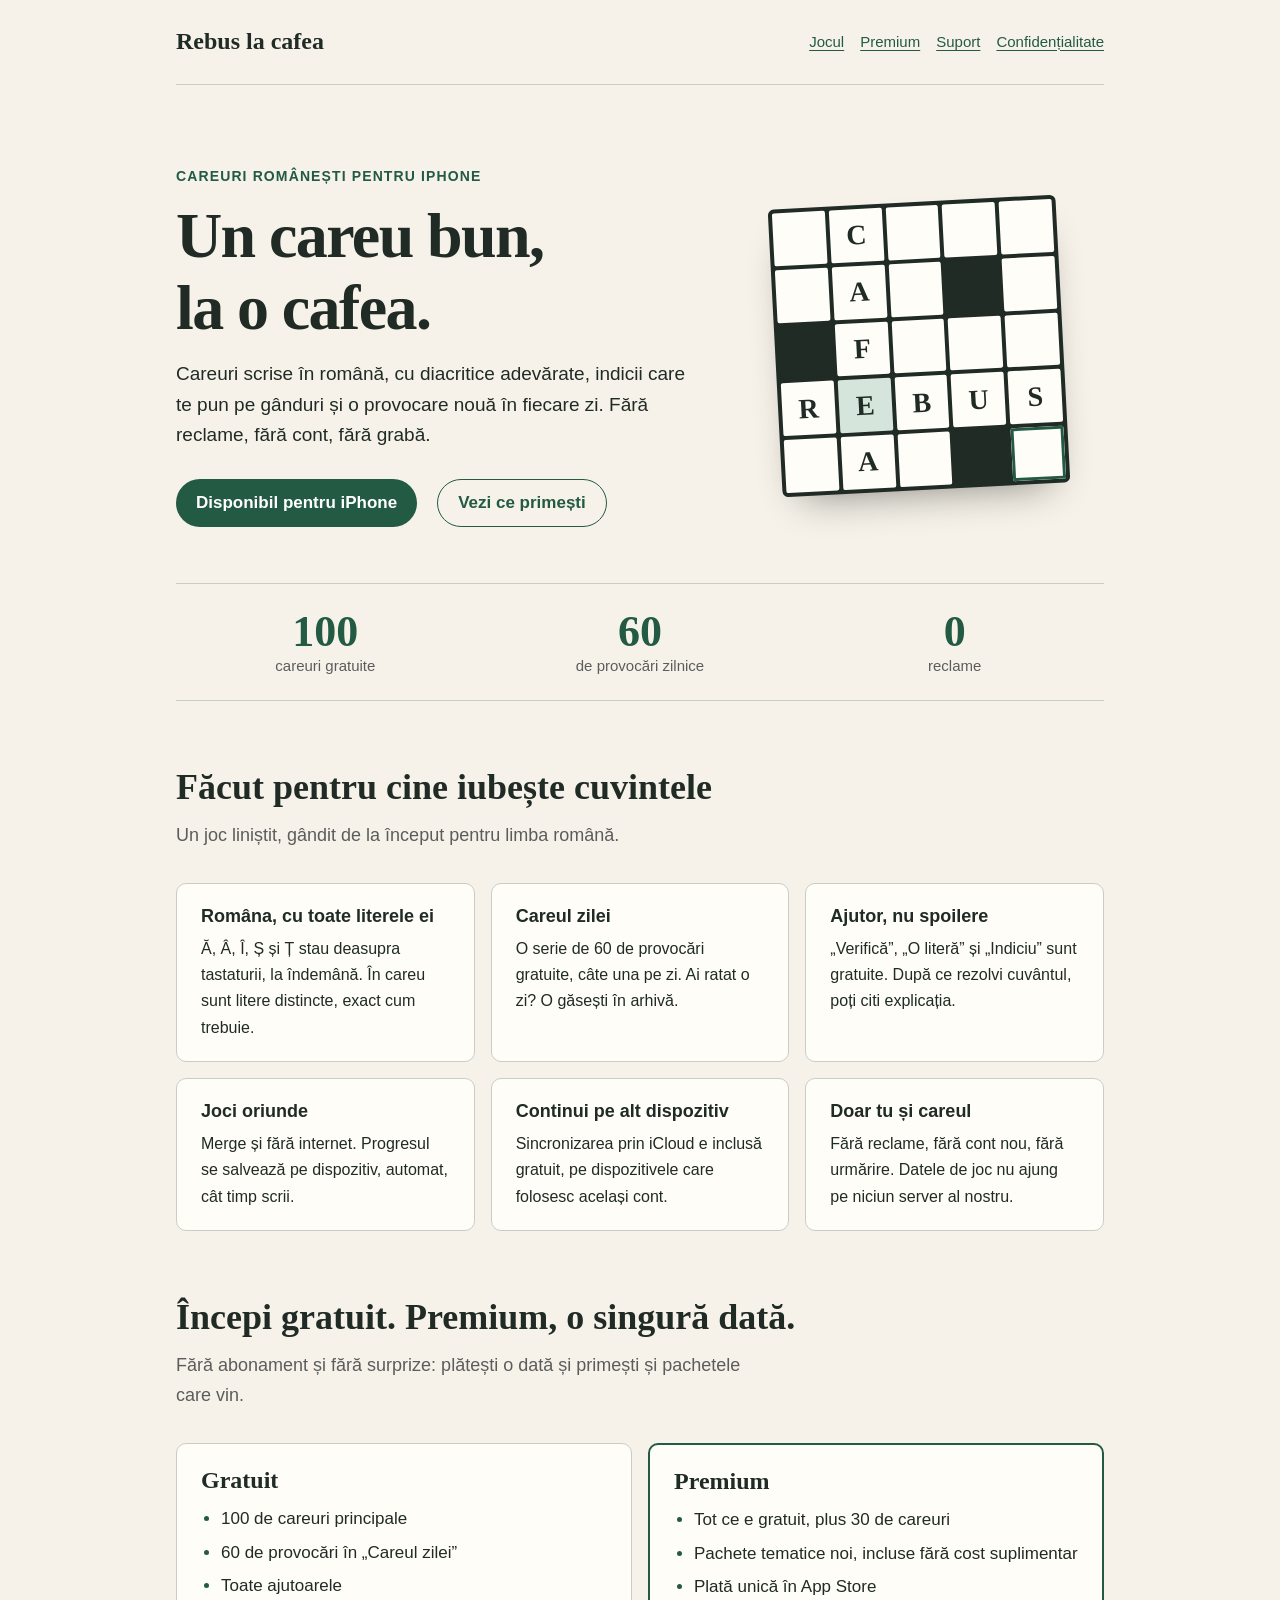
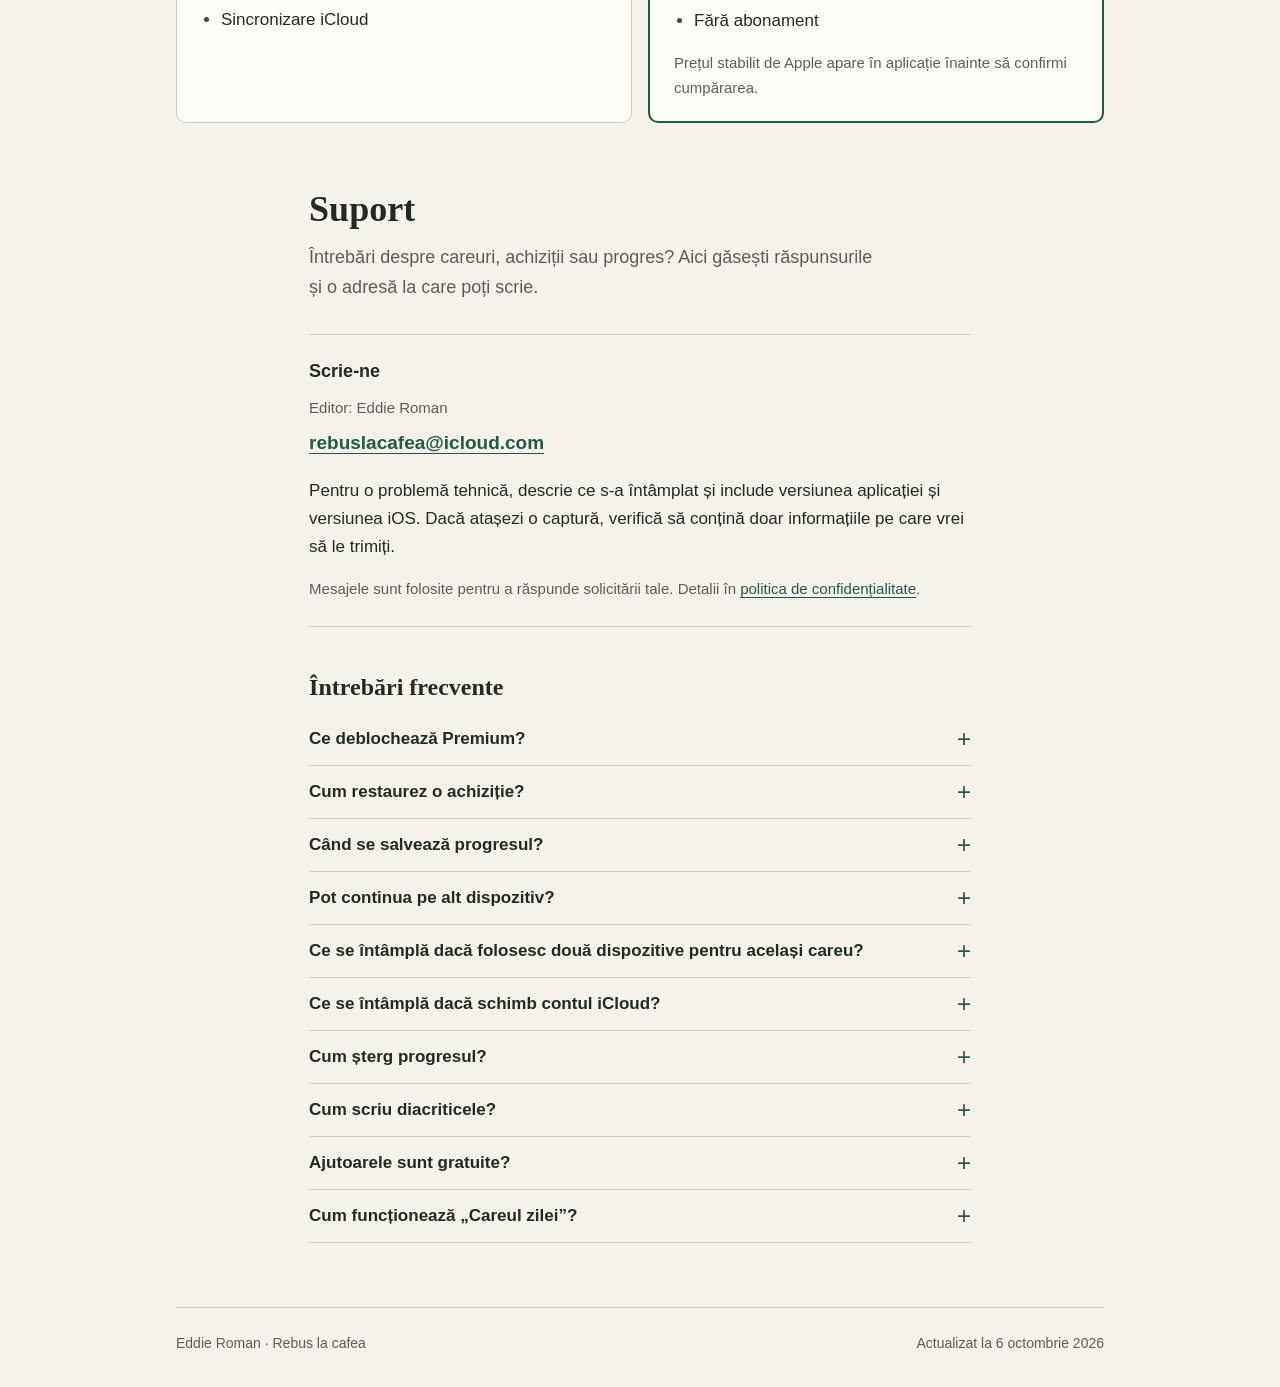
==== index.html @ e98f11d8 "Turn home page into a marketing landing page Add hero, key numbers, feature grid and Free vs Premium" ====
<!doctype html>
<html lang="ro">
<head>
  <meta charset="utf-8">
  <meta name="viewport" content="width=device-width, initial-scale=1">
  <meta name="description" content="Rebus la cafea: careuri românești pentru iPhone, cu diacritice adevărate, o provocare nouă în fiecare zi și 100 de careuri gratuite. Fără reclame, fără cont, fără abonament.">
  <meta name="theme-color" content="#f6f2e9" media="(prefers-color-scheme: light)">
  <meta name="theme-color" content="#151d19" media="(prefers-color-scheme: dark)">
  <meta property="og:type" content="website">
  <meta property="og:locale" content="ro_RO">
  <meta property="og:site_name" content="Rebus la cafea">
  <meta property="og:title" content="Rebus la cafea — careuri românești pentru iPhone">
  <meta property="og:description" content="100 de careuri gratuite, 60 de provocări zilnice și diacritice adevărate. Fără reclame, fără cont, fără abonament.">
  <meta property="og:url" content="https://eddiesr93.github.io/rebus-la-cafea-site/">
  <title>Rebus la cafea — careuri românești pentru iPhone</title>
  <link rel="canonical" href="https://eddiesr93.github.io/rebus-la-cafea-site/">
  <link rel="stylesheet" href="site.css">
</head>
<body>
  <a class="skip-link" href="#continut">Mergi la conținut</a>
  <header class="site-header frame">
    <a class="brand" href="./" aria-current="page">Rebus la cafea</a>
    <nav class="site-nav" aria-label="Navigație principală">
      <a href="#joc">Jocul</a>
      <a href="#premium">Premium</a>
      <a href="#suport">Suport</a>
      <a href="confidentialitate/">Confidențialitate</a>
    </nav>
  </header>

  <main id="continut">
    <section class="hero frame" aria-labelledby="hero-titlu">
      <div class="hero-text">
        <p class="eyebrow">Careuri românești pentru iPhone</p>
        <h1 id="hero-titlu">Un careu bun, la o cafea.</h1>
        <p class="lede">Careuri scrise în română, cu diacritice adevărate, indicii care te pun pe gânduri și o provocare nouă în fiecare zi. Fără reclame, fără cont, fără grabă.</p>
        <!-- Când aplicația are link public, înlocuiește badge-ul de mai jos cu un link către pagina App Store. -->
        <div class="cta-row">
          <span class="badge">Disponibil pentru iPhone</span>
          <a class="button-link" href="#joc">Vezi ce primești</a>
        </div>
      </div>

      <div class="grid-art" aria-hidden="true">
        <span></span><span class="fill">C</span><span></span><span></span><span></span>
        <span></span><span class="fill">A</span><span></span><span class="block"></span><span></span>
        <span class="block"></span><span class="fill">F</span><span></span><span></span><span></span>
        <span class="fill">R</span><span class="fill cross">E</span><span class="fill">B</span><span class="fill">U</span><span class="fill">S</span>
        <span></span><span class="fill">A</span><span></span><span class="block"></span><span class="cursor"></span>
      </div>
    </section>

    <section class="stats frame" aria-label="Pe scurt">
      <p><strong>100</strong> careuri gratuite</p>
      <p><strong>60</strong> de provocări zilnice</p>
      <p><strong>0</strong> reclame</p>
    </section>

    <section class="section frame" id="joc" aria-labelledby="joc-titlu">
      <h2 id="joc-titlu">Făcut pentru cine iubește cuvintele</h2>
      <p class="section-lede">Un joc liniștit, gândit de la început pentru limba română.</p>
      <ul class="features">
        <li>
          <h3>Româna, cu toate literele ei</h3>
          <p>Ă, Â, Î, Ș și Ț stau deasupra tastaturii, la îndemână. În careu sunt litere distincte, exact cum trebuie.</p>
        </li>
        <li>
          <h3>Careul zilei</h3>
          <p>O serie de 60 de provocări gratuite, câte una pe zi. Ai ratat o zi? O găsești în arhivă.</p>
        </li>
        <li>
          <h3>Ajutor, nu spoilere</h3>
          <p>„Verifică”, „O literă” și „Indiciu” sunt gratuite. După ce rezolvi cuvântul, poți citi explicația.</p>
        </li>
        <li>
          <h3>Joci oriunde</h3>
          <p>Merge și fără internet. Progresul se salvează pe dispozitiv, automat, cât timp scrii.</p>
        </li>
        <li>
          <h3>Continui pe alt dispozitiv</h3>
          <p>Sincronizarea prin iCloud e inclusă gratuit, pe dispozitivele care folosesc același cont.</p>
        </li>
        <li>
          <h3>Doar tu și careul</h3>
          <p>Fără reclame, fără cont nou, fără urmărire. Datele de joc nu ajung pe niciun server al nostru.</p>
        </li>
      </ul>
    </section>

    <section class="section frame" id="premium" aria-labelledby="premium-titlu">
      <h2 id="premium-titlu">Începi gratuit. Premium, o singură dată.</h2>
      <p class="section-lede">Fără abonament și fără surprize: plătești o dată și primești și pachetele care vin.</p>
      <div class="plans">
        <article class="plan">
          <h3>Gratuit</h3>
          <ul>
            <li>100 de careuri principale</li>
            <li>60 de provocări în „Careul zilei”</li>
            <li>Toate ajutoarele</li>
            <li>Sincronizare iCloud</li>
          </ul>
        </article>
        <article class="plan plan-featured">
          <h3>Premium</h3>
          <ul>
            <li>Tot ce e gratuit, plus 30 de careuri</li>
            <li>Pachete tematice noi, incluse fără cost suplimentar</li>
            <li>Plată unică în App Store</li>
            <li>Fără abonament</li>
          </ul>
          <p class="meta">Prețul stabilit de Apple apare în aplicație înainte să confirmi cumpărarea.</p>
        </article>
      </div>
    </section>

    <section class="section frame support" id="suport" aria-labelledby="suport-titlu">
      <h2 id="suport-titlu">Suport</h2>
      <p class="section-lede">Întrebări despre careuri, achiziții sau progres? Aici găsești răspunsurile și o adresă la care poți scrie.</p>

      <div class="contact" aria-labelledby="contact-titlu">
        <h3 id="contact-titlu">Scrie-ne</h3>
        <address>
          <span class="meta">Editor: Eddie Roman</span>
          <a class="email-link" href="mailto:rebuslacafea@icloud.com">rebuslacafea@icloud.com</a>
        </address>
        <p>Pentru o problemă tehnică, descrie ce s-a întâmplat și include versiunea aplicației și versiunea iOS. Dacă atașezi o captură, verifică să conțină doar informațiile pe care vrei să le trimiți.</p>
        <p class="meta">Mesajele sunt folosite pentru a răspunde solicitării tale. Detalii în <a href="confidentialitate/#mesaje-suport">politica de confidențialitate</a>.</p>
      </div>

      <div class="faq" aria-labelledby="intrebari-titlu">
        <h3 id="intrebari-titlu">Întrebări frecvente</h3>

        <details>
          <summary>Ce deblochează Premium?</summary>
          <p>Premium include 30 de careuri disponibile acum. Pachetele tematice noi, adăugate periodic prin actualizările aplicației, sunt incluse fără cost suplimentar. Plătești o singură dată în App Store, fără abonament. Toate pachetele noi sunt incluse în aceeași achiziție și rămân în arhiva premium, accesibilă cumpărătorilor. Cele 100 de careuri gratuite rămân disponibile. Prețul furnizat de Apple este afișat în aplicație, înainte de confirmarea cumpărării.</p>
        </details>

        <details>
          <summary>Cum restaurez o achiziție?</summary>
          <p>În Setări, apasă „Restaurează achizițiile”, folosind același cont App Store cu care ai cumpărat Premium. Restaurarea necesită o conexiune la internet. Dacă accesul nu apare, verifică acel cont și încearcă din nou. <a href="https://support.apple.com/en-gb/108096">Apple explică și pașii de restaurare</a>.</p>
        </details>

        <details>
          <summary>Când se salvează progresul?</summary>
          <p>Progresul se păstrează local pe dispozitiv, inclusiv offline. Scrierea se face după o scurtă pauză la tastare și când părăsești careul sau treci aplicația în fundal. Dacă apare un mesaj că salvarea nu a reușit, verifică spațiul liber și reîncearcă înainte să închizi aplicația. Sincronizarea iCloud se încearcă separat și depinde de conexiune, cont și condițiile sistemului.</p>
        </details>

        <details>
          <summary>Pot continua pe alt dispozitiv?</summary>
          <p>Da, prin iCloud, pe dispozitivele care folosesc același cont. Sincronizarea progresului este activată implicit și este disponibilă atât pentru gratuit, cât și pentru Premium. O poți opri din Setări sau poți cere o încercare prin „Sincronizează acum”. Actualizarea nu este garantată imediat. Se sincronizează progresul, selecția din fiecare careu și istoricul rezolvărilor; tema, vibrațiile și alegerea careului afișat rămân locale. „Restaurează achizițiile” recuperează separat accesul Premium prin contul App Store.</p>
        </details>

        <details>
          <summary>Ce se întâmplă dacă folosesc două dispozitive pentru același careu?</summary>
          <p>Aplicația păstrează o salvare întreagă după reguli stabile. O finalizare are prioritate, cu excepția unei reluări sau resetări explicite. Literele din salvări diferite nu se combină. Așteaptă reușita sincronizării înainte să continui pe celălalt dispozitiv.</p>
        </details>

        <details>
          <summary>Ce se întâmplă dacă schimb contul iCloud?</summary>
          <p>Sincronizarea se suspendă până când confirmi folosirea noului cont. Confirmarea permite trimiterea progresului local către acel cont. Transferul nu se face automat.</p>
        </details>

        <details>
          <summary>Cum șterg progresul?</summary>
          <p>În Setări, „Resetează tot progresul” golește imediat literele și statisticile locale. Resetarea se aplică celorlalte dispozitive după sincronizare, inclusiv după reactivarea ei. Cu sincronizarea oprită, copia iCloud nu se modifică imediat. Oprirea sincronizării sau ștergerea aplicației nu șterge copia iCloud existentă. Confirmarea resetării este necesară, iar achizițiile sunt păstrate.</p>
        </details>

        <details>
          <summary>Cum scriu diacriticele?</summary>
          <p>Folosește rândul Ă, Â, Î, Ș și Ț de deasupra tastaturii iPhone-ului. Acestea sunt litere distincte în careuri: A nu înlocuiește Ă sau Â, iar I nu înlocuiește Î. O literă ocupă o singură căsuță.</p>
        </details>

        <details>
          <summary>Ajutoarele sunt gratuite?</summary>
          <p>Da. „Verifică” marchează literele greșite, iar „O literă” completează o căsuță. „Indiciu” oferă o direcție de gândire fără să completeze litere; după rezolvarea cuvântului poți citi explicația. Ajutoarele sunt disponibile gratuit în colecțiile gratuite și în cele deblocate prin cumpărare.</p>
        </details>

        <details>
          <summary>Cum funcționează „Careul zilei”?</summary>
          <p>Este o serie de 60 de provocări gratuite, separate de cele 130 de careuri principale (100 gratuite și 30 Premium). Seria începe din ziua în care deschizi prima dată aplicația și se deschide câte o provocare pe zi, după ora României. Zilele trecute rămân accesibile în arhivă, iar cele viitoare sunt blocate. După ziua 60, toate provocările rămân în arhivă, pentru a reveni oricând.</p>
        </details>
      </div>
    </section>
  </main>

  <footer class="site-footer frame">
    <p>Eddie Roman · Rebus la cafea</p>
    <p>Actualizat la <time datetime="2026-10-06">6 octombrie 2026</time></p>
  </footer>
</body>
</html>
---- site.css ----
@charset "UTF-8";

:root {
  color-scheme: light dark;
  --paper: #f6f2e9;
  --ink: #202b25;
  --accent: #235a43;
  --secondary: #5c5c5c;
  --rule: #c9cec5;
  --selection: #d6e5db;
  --surface: #fffdf8;
  --on-accent: #ffffff;
  --gutter: clamp(1.25rem, 4vw, 2.5rem);
  --serif: ui-serif, "Iowan Old Style", "Palatino Linotype", Georgia, serif;
  --sans: -apple-system, BlinkMacSystemFont, "Segoe UI", sans-serif;
  font-family: var(--sans);
  font-size: 100%;
  scrollbar-color: var(--accent) var(--paper);
}

* {
  box-sizing: border-box;
}

html {
  -webkit-text-size-adjust: 100%;
  text-size-adjust: 100%;
  scroll-padding-block-start: 1rem;
}

body {
  margin: 0;
  background: var(--paper);
  color: var(--ink);
  font-size: 1.0625rem;
  line-height: 1.65;
  overflow-wrap: break-word;
}

::selection {
  background: var(--selection);
  color: var(--ink);
}

a {
  color: var(--accent);
  text-decoration-thickness: 0.075em;
  text-underline-offset: 0.2em;
  overflow-wrap: anywhere;
}

a:hover {
  text-decoration-thickness: 0.13em;
}

a:focus-visible {
  outline: 2px solid var(--accent);
  outline-offset: 4px;
  border-radius: 2px;
}

.skip-link {
  position: absolute;
  inset-block-start: 0.75rem;
  inset-inline-start: var(--gutter);
  z-index: 1;
  padding: 0.5rem 0.75rem;
  background: var(--paper);
  border: 1px solid var(--ink);
  transform: translateY(-200%);
}

.skip-link:focus {
  transform: none;
}

.frame {
  inline-size: min(calc(100% - var(--gutter) * 2), 58rem);
  margin-inline: auto;
}

.site-header {
  display: flex;
  flex-wrap: wrap;
  align-items: center;
  justify-content: space-between;
  gap: 0.5rem 1.5rem;
  padding-block: 1.25rem;
  border-block-end: 1px solid var(--rule);
}

.brand {
  padding-block: 0.4rem;
  color: var(--ink);
  font-family: var(--serif);
  font-size: 1.5rem;
  font-weight: 700;
  line-height: 1.3;
  text-decoration: none;
}

.site-nav {
  display: flex;
  flex-wrap: wrap;
  gap: 0.25rem 1rem;
  font-size: 0.9375rem;
}

.site-nav a {
  display: inline-flex;
  align-items: center;
  min-block-size: 44px;
  padding-block: 0.5rem;
}

.site-nav a[aria-current="page"] {
  color: var(--ink);
  font-weight: 600;
}

.document {
  max-inline-size: 70ch;
  padding-block: clamp(2.5rem, 6vw, 4rem) 4rem;
}

h1,
h2 {
  font-family: var(--serif);
  font-weight: 700;
  text-wrap: balance;
}

h1 {
  margin: 0;
  font-size: clamp(2.25rem, 6vw, 3.25rem);
  line-height: 1.12;
  letter-spacing: -0.025em;
}

h2 {
  margin-block: 2.5rem 0.7rem;
  font-size: 1.625rem;
  line-height: 1.25;
}

h3 {
  margin-block: 1.75rem 0.5rem;
  font-size: 1.125rem;
  font-weight: 650;
  line-height: 1.4;
  text-wrap: balance;
}

p {
  margin-block: 0 1rem;
}

.lede {
  max-inline-size: 58ch;
  margin-block: 1rem 2rem;
  font-size: 1.1875rem;
  line-height: 1.6;
}

.meta {
  color: var(--secondary);
  font-size: 0.9375rem;
}

.updated {
  margin-block: 1rem 2.25rem;
  font-variant-numeric: tabular-nums;
}

.contact {
  margin-block: 2rem 2.75rem;
  padding-block: 1.5rem;
  border-block: 1px solid var(--rule);
}

.contact h2,
.contact h3 {
  margin-block: 0 0.75rem;
}

.contact address {
  display: flex;
  flex-direction: column;
  align-items: flex-start;
  margin-block-end: 0.75rem;
  font-style: normal;
}

.email-link {
  display: inline-flex;
  align-items: center;
  min-block-size: 44px;
  max-inline-size: 100%;
  font-size: 1.1875rem;
  font-weight: 600;
}

.contact p:last-child,
.faq p:last-child,
.policy section p:last-child {
  margin-block-end: 0;
}

.site-footer {
  display: flex;
  flex-wrap: wrap;
  justify-content: space-between;
  gap: 0.5rem 1.5rem;
  padding-block: 1.5rem 2rem;
  border-block-start: 1px solid var(--rule);
  color: var(--secondary);
  font-size: 0.875rem;
}

.site-footer p {
  margin: 0;
}

/* Pagina de prezentare */

.hero {
  display: grid;
  grid-template-columns: minmax(0, 1.4fr) minmax(0, 1fr);
  align-items: center;
  gap: 2.5rem;
  padding-block: clamp(2.5rem, 7vw, 5rem) clamp(2rem, 5vw, 3.5rem);
}

.eyebrow {
  margin-block-end: 0.75rem;
  color: var(--accent);
  font-size: 0.875rem;
  font-weight: 650;
  letter-spacing: 0.08em;
  text-transform: uppercase;
}

.hero h1 {
  font-size: clamp(2.5rem, 7vw, 4rem);
}

.hero .lede {
  margin-block-end: 1.75rem;
}

.cta-row {
  display: flex;
  flex-wrap: wrap;
  align-items: center;
  gap: 0.75rem 1.25rem;
}

.badge,
.button-link {
  display: inline-flex;
  align-items: center;
  min-block-size: 48px;
  padding: 0.5rem 1.25rem;
  border-radius: 999px;
  font-weight: 650;
}

.badge {
  background: var(--accent);
  color: var(--on-accent);
}

.button-link {
  border: 1px solid var(--accent);
  text-decoration: none;
}

.button-link:hover {
  background: var(--selection);
}

.grid-art {
  display: grid;
  grid-template-columns: repeat(5, 1fr);
  gap: 4px;
  inline-size: min(100%, 18rem);
  justify-self: center;
  padding: 4px;
  background: #202b25;
  border-radius: 6px;
  transform: rotate(-3deg);
  box-shadow: 0 1.25rem 2.5rem -1.25rem rgb(0 0 0 / 0.45);
}

.grid-art span {
  display: grid;
  place-items: center;
  aspect-ratio: 1;
  background: #fffdf8;
  border-radius: 2px;
  color: #202b25;
  font-family: var(--serif);
  font-size: clamp(1.25rem, 4vw, 1.75rem);
  font-weight: 700;
}

.grid-art .block {
  background: #202b25;
}

.grid-art .cross {
  background: #d6e5db;
}

.grid-art .cursor {
  box-shadow: inset 0 0 0 3px #235a43;
}

.stats {
  display: grid;
  grid-template-columns: repeat(3, 1fr);
  gap: 1rem;
  padding-block: 1.5rem;
  border-block: 1px solid var(--rule);
  text-align: center;
}

.stats p {
  margin: 0;
  color: var(--secondary);
  font-size: 0.9375rem;
  line-height: 1.35;
}

.stats strong {
  display: block;
  color: var(--accent);
  font-family: var(--serif);
  font-size: clamp(2rem, 6vw, 2.75rem);
  line-height: 1.1;
  font-variant-numeric: tabular-nums;
}

.section {
  padding-block: clamp(2.5rem, 6vw, 4rem) 0;
}

.section > h2 {
  margin-block-start: 0;
  font-size: clamp(1.75rem, 4.5vw, 2.25rem);
}

.section-lede {
  max-inline-size: 58ch;
  margin-block-end: 2rem;
  color: var(--secondary);
  font-size: 1.125rem;
}

.features {
  display: grid;
  grid-template-columns: repeat(auto-fit, minmax(15rem, 1fr));
  gap: 1rem;
  margin: 0;
  padding: 0;
  list-style: none;
}

.features li,
.plan {
  padding: 1.25rem 1.5rem;
  background: var(--surface);
  border: 1px solid var(--rule);
  border-radius: 10px;
}

.features h3,
.plan h3 {
  margin-block: 0 0.4rem;
}

.features p {
  margin: 0;
  font-size: 1rem;
}

.plans {
  display: grid;
  grid-template-columns: repeat(auto-fit, minmax(16rem, 1fr));
  gap: 1rem;
}

.plan h3 {
  font-family: var(--serif);
  font-size: 1.5rem;
}

.plan ul {
  margin: 0.5rem 0 1rem;
  padding-inline-start: 1.25rem;
}

.plan li {
  margin-block-end: 0.35rem;
}

.plan li::marker {
  color: var(--accent);
}

.plan .meta {
  margin: 0;
}

.plan-featured {
  border: 2px solid var(--accent);
}

.support {
  max-inline-size: 70ch;
  margin-inline: auto;
  padding-block-end: 4rem;
}

.faq h3 {
  margin-block: 0 0.5rem;
  font-family: var(--serif);
  font-size: 1.5rem;
}

.faq details {
  border-block-end: 1px solid var(--rule);
}

.faq summary {
  display: flex;
  align-items: center;
  justify-content: space-between;
  gap: 1rem;
  min-block-size: 44px;
  padding-block: 0.75rem;
  font-weight: 650;
  cursor: pointer;
  list-style: none;
}

.faq summary::-webkit-details-marker {
  display: none;
}

.faq summary::after {
  content: "+";
  flex: none;
  color: var(--accent);
  font-size: 1.5rem;
  font-weight: 400;
  line-height: 1;
}

.faq details[open] summary::after {
  content: "−";
}

.faq summary:focus-visible {
  outline: 2px solid var(--accent);
  outline-offset: 2px;
}

.faq details p {
  padding-block-end: 1rem;
}

@media (max-width: 44rem) {
  .hero {
    grid-template-columns: 1fr;
  }

  .grid-art {
    inline-size: min(70%, 14rem);
  }
}

@media (max-width: 36rem) {
  .site-header {
    align-items: flex-start;
    flex-direction: column;
    gap: 0.35rem;
    padding-block: 1rem;
  }

  .site-nav {
    gap: 1.25rem;
  }

  .document {
    padding-block-start: 2.5rem;
  }
}

@media (prefers-color-scheme: dark) {
  :root {
    --paper: #151d19;
    --ink: #f3f0e7;
    --accent: #9ad6b5;
    --secondary: #bababa;
    --rule: #425448;
    --selection: #425e4d;
    --surface: #1c2621;
    --on-accent: #10231a;
  }
}
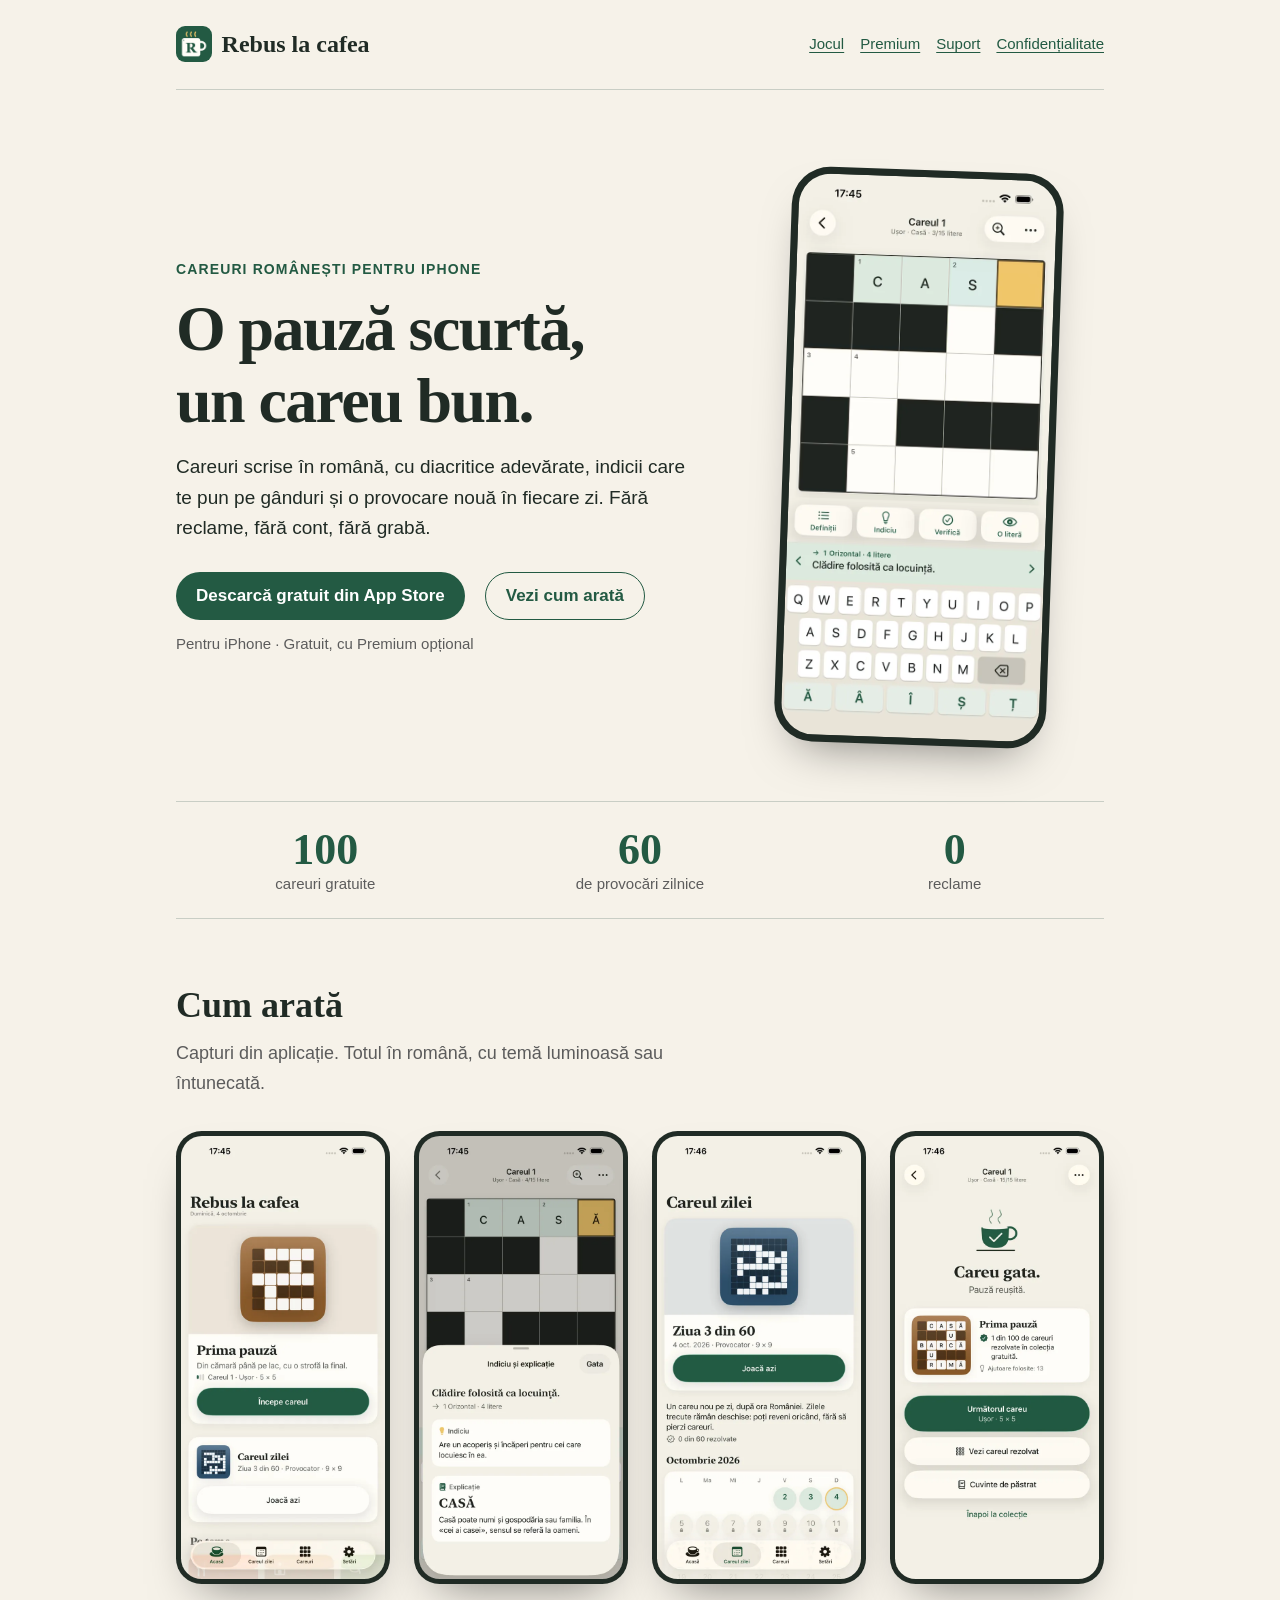
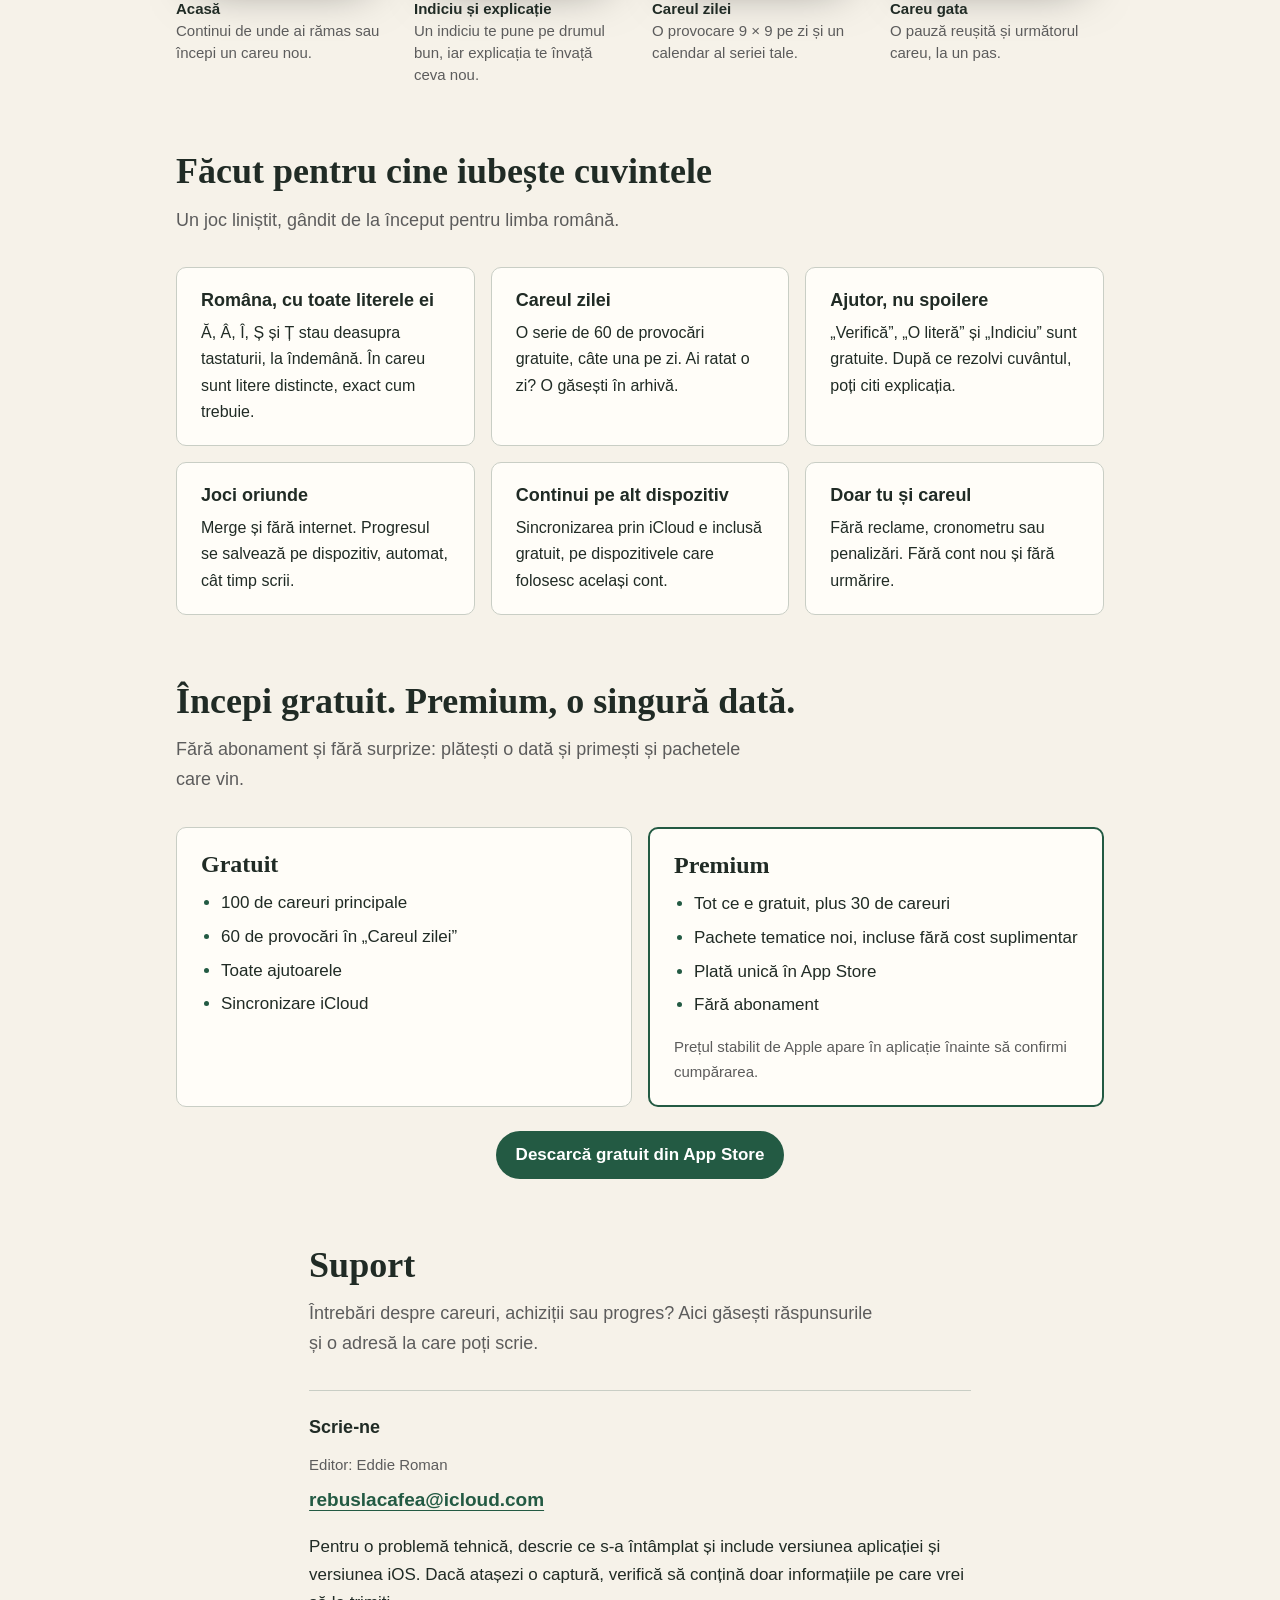
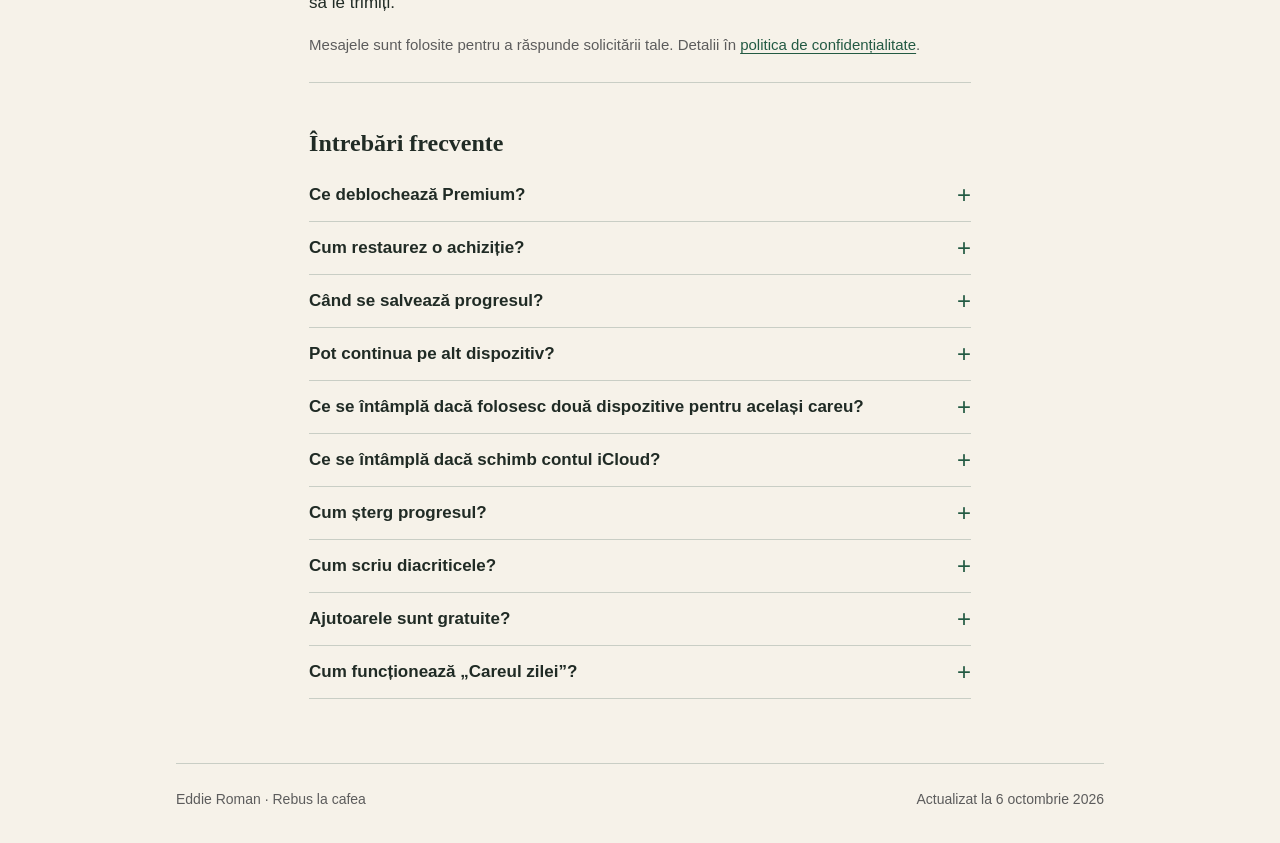
==== commit 6b6621a9: "Add app screenshots, icon and App Store link to landing page Hero shows the game screen; new gallery" ====
--- a/index.html
+++ b/index.html
@@ -12,14 +12,21 @@
   <meta property="og:title" content="Rebus la cafea — careuri românești pentru iPhone">
   <meta property="og:description" content="100 de careuri gratuite, 60 de provocări zilnice și diacritice adevărate. Fără reclame, fără cont, fără abonament.">
   <meta property="og:url" content="https://eddiesr93.github.io/rebus-la-cafea-site/">
+  <meta property="og:image" content="https://eddiesr93.github.io/rebus-la-cafea-site/img/og-image.png">
+  <meta property="og:image:width" content="1200">
+  <meta property="og:image:height" content="630">
+  <meta name="twitter:card" content="summary_large_image">
+  <meta name="apple-itunes-app" content="app-id=6819084037">
   <title>Rebus la cafea — careuri românești pentru iPhone</title>
   <link rel="canonical" href="https://eddiesr93.github.io/rebus-la-cafea-site/">
+  <link rel="icon" href="img/favicon-32.png" sizes="32x32" type="image/png">
+  <link rel="apple-touch-icon" href="img/apple-touch-icon.png">
   <link rel="stylesheet" href="site.css">
 </head>
 <body>
   <a class="skip-link" href="#continut">Mergi la conținut</a>
   <header class="site-header frame">
-    <a class="brand" href="./" aria-current="page">Rebus la cafea</a>
+    <a class="brand" href="./" aria-current="page"><img src="img/apple-touch-icon.png" alt="" width="36" height="36">Rebus la cafea</a>
     <nav class="site-nav" aria-label="Navigație principală">
       <a href="#joc">Jocul</a>
       <a href="#premium">Premium</a>
@@ -32,22 +39,21 @@
     <section class="hero frame" aria-labelledby="hero-titlu">
       <div class="hero-text">
         <p class="eyebrow">Careuri românești pentru iPhone</p>
-        <h1 id="hero-titlu">Un careu bun, la o cafea.</h1>
+        <h1 id="hero-titlu">O pauză scurtă, un careu bun.</h1>
         <p class="lede">Careuri scrise în română, cu diacritice adevărate, indicii care te pun pe gânduri și o provocare nouă în fiecare zi. Fără reclame, fără cont, fără grabă.</p>
-        <!-- Când aplicația are link public, înlocuiește badge-ul de mai jos cu un link către pagina App Store. -->
         <div class="cta-row">
-          <span class="badge">Disponibil pentru iPhone</span>
-          <a class="button-link" href="#joc">Vezi ce primești</a>
+          <a class="badge" href="https://apps.apple.com/ro/app/id6819084037">Descarcă gratuit din App Store</a>
+          <a class="button-link" href="#ecrane">Vezi cum arată</a>
         </div>
-      </div>
-
-      <div class="grid-art" aria-hidden="true">
-        <span></span><span class="fill">C</span><span></span><span></span><span></span>
-        <span></span><span class="fill">A</span><span></span><span class="block"></span><span></span>
-        <span class="block"></span><span class="fill">F</span><span></span><span></span><span></span>
-        <span class="fill">R</span><span class="fill cross">E</span><span class="fill">B</span><span class="fill">U</span><span class="fill">S</span>
-        <span></span><span class="fill">A</span><span></span><span class="block"></span><span class="cursor"></span>
-      </div>
+        <p class="meta cta-note">Pentru iPhone · Gratuit, cu Premium opțional</p>
+      </div>
+
+      <figure class="phone hero-phone">
+        <picture>
+          <source srcset="img/joc-dark.webp" media="(prefers-color-scheme: dark)">
+          <img src="img/joc-light.webp" alt="Un careu în lucru: CAS completat pe primul rând, definiția „Clădire folosită ca locuință” și tastatura cu Ă, Â, Î, Ș, Ț." width="600" height="1304" fetchpriority="high">
+        </picture>
+      </figure>
     </section>
 
     <section class="stats frame" aria-label="Pe scurt">
@@ -56,6 +62,49 @@
       <p><strong>0</strong> reclame</p>
     </section>
 
+    <section class="section frame" id="ecrane" aria-labelledby="ecrane-titlu">
+      <h2 id="ecrane-titlu">Cum arată</h2>
+      <p class="section-lede">Capturi din aplicație. Totul în română, cu temă luminoasă sau întunecată.</p>
+      <div class="gallery">
+        <figure class="shot">
+          <div class="phone">
+            <picture>
+              <source srcset="img/acasa-dark.webp" media="(prefers-color-scheme: dark)">
+              <img src="img/acasa-light.webp" alt="Ecranul Acasă, cu primul careu și Careul zilei." width="600" height="1304" loading="lazy">
+            </picture>
+          </div>
+          <figcaption><strong>Acasă</strong> Continui de unde ai rămas sau începi un careu nou.</figcaption>
+        </figure>
+        <figure class="shot">
+          <div class="phone">
+            <picture>
+              <source srcset="img/explicatie-dark.webp" media="(prefers-color-scheme: dark)">
+              <img src="img/explicatie-light.webp" alt="Foaia cu indiciul și explicația pentru cuvântul CASĂ." width="600" height="1304" loading="lazy">
+            </picture>
+          </div>
+          <figcaption><strong>Indiciu și explicație</strong> Un indiciu te pune pe drumul bun, iar explicația te învață ceva nou.</figcaption>
+        </figure>
+        <figure class="shot">
+          <div class="phone">
+            <picture>
+              <source srcset="img/zilei-dark.webp" media="(prefers-color-scheme: dark)">
+              <img src="img/zilei-light.webp" alt="Careul zilei, ziua 3 din 60, cu calendarul lunii." width="600" height="1304" loading="lazy">
+            </picture>
+          </div>
+          <figcaption><strong>Careul zilei</strong> O provocare 9 × 9 pe zi și un calendar al seriei tale.</figcaption>
+        </figure>
+        <figure class="shot">
+          <div class="phone">
+            <picture>
+              <source srcset="img/gata-dark.webp" media="(prefers-color-scheme: dark)">
+              <img src="img/gata-light.webp" alt="Ecranul de final, „Careu gata. Pauză reușită.”" width="600" height="1304" loading="lazy">
+            </picture>
+          </div>
+          <figcaption><strong>Careu gata</strong> O pauză reușită și următorul careu, la un pas.</figcaption>
+        </figure>
+      </div>
+    </section>
+
     <section class="section frame" id="joc" aria-labelledby="joc-titlu">
       <h2 id="joc-titlu">Făcut pentru cine iubește cuvintele</h2>
       <p class="section-lede">Un joc liniștit, gândit de la început pentru limba română.</p>
@@ -82,7 +131,7 @@
         </li>
         <li>
           <h3>Doar tu și careul</h3>
-          <p>Fără reclame, fără cont nou, fără urmărire. Datele de joc nu ajung pe niciun server al nostru.</p>
+          <p>Fără reclame, cronometru sau penalizări. Fără cont nou și fără urmărire.</p>
         </li>
       </ul>
     </section>
@@ -111,6 +160,7 @@
           <p class="meta">Prețul stabilit de Apple apare în aplicație înainte să confirmi cumpărarea.</p>
         </article>
       </div>
+      <p class="plans-cta"><a class="badge" href="https://apps.apple.com/ro/app/id6819084037">Descarcă gratuit din App Store</a></p>
     </section>
 
     <section class="section frame support" id="suport" aria-labelledby="suport-titlu">
--- a/site.css
+++ b/site.css
@@ -90,6 +90,9 @@
 }
 
 .brand {
+  display: inline-flex;
+  align-items: center;
+  gap: 0.6rem;
   padding-block: 0.4rem;
   color: var(--ink);
   font-family: var(--serif);
@@ -97,6 +100,10 @@
   font-weight: 700;
   line-height: 1.3;
   text-decoration: none;
+}
+
+.brand img {
+  border-radius: 9px;
 }
 
 .site-nav {
@@ -268,6 +275,11 @@
 .badge {
   background: var(--accent);
   color: var(--on-accent);
+  text-decoration: none;
+}
+
+a.badge:hover {
+  filter: brightness(1.12);
 }
 
 .button-link {
@@ -279,41 +291,65 @@
   background: var(--selection);
 }
 
-.grid-art {
+.phone {
+  margin: 0;
+  padding: 7px;
+  background: #202b25;
+  border-radius: 2.4rem;
+  box-shadow: 0 1.5rem 3rem -1.5rem rgb(0 0 0 / 0.5);
+}
+
+.phone img {
+  display: block;
+  inline-size: 100%;
+  block-size: auto;
+  border-radius: 2rem;
+}
+
+.hero-phone {
+  inline-size: min(100%, 17rem);
+  justify-self: center;
+  transform: rotate(2deg);
+}
+
+.cta-note {
+  margin-block: 0.75rem 0;
+}
+
+.gallery {
   display: grid;
-  grid-template-columns: repeat(5, 1fr);
-  gap: 4px;
-  inline-size: min(100%, 18rem);
-  justify-self: center;
-  padding: 4px;
-  background: #202b25;
-  border-radius: 6px;
-  transform: rotate(-3deg);
-  box-shadow: 0 1.25rem 2.5rem -1.25rem rgb(0 0 0 / 0.45);
-}
-
-.grid-art span {
-  display: grid;
-  place-items: center;
-  aspect-ratio: 1;
-  background: #fffdf8;
-  border-radius: 2px;
-  color: #202b25;
-  font-family: var(--serif);
-  font-size: clamp(1.25rem, 4vw, 1.75rem);
-  font-weight: 700;
-}
-
-.grid-art .block {
-  background: #202b25;
-}
-
-.grid-art .cross {
-  background: #d6e5db;
-}
-
-.grid-art .cursor {
-  box-shadow: inset 0 0 0 3px #235a43;
+  grid-template-columns: repeat(4, minmax(0, 1fr));
+  gap: 1.5rem;
+}
+
+.shot {
+  margin: 0;
+}
+
+.shot .phone {
+  padding: 5px;
+  border-radius: 1.6rem;
+}
+
+.shot .phone img {
+  border-radius: 1.3rem;
+}
+
+.shot figcaption {
+  margin-block-start: 0.9rem;
+  color: var(--secondary);
+  font-size: 0.9375rem;
+  line-height: 1.45;
+}
+
+.shot figcaption strong {
+  display: block;
+  color: var(--ink);
+}
+
+.plans-cta {
+  margin-block: 1.5rem 0;
+  text-align: center;
 }
 
 .stats {
@@ -475,8 +511,24 @@
     grid-template-columns: 1fr;
   }
 
-  .grid-art {
-    inline-size: min(70%, 14rem);
+  .hero-phone {
+    inline-size: min(70%, 15rem);
+  }
+
+  .gallery {
+    grid-auto-flow: column;
+    grid-template-columns: none;
+    grid-auto-columns: 62%;
+    overflow-x: auto;
+    scroll-snap-type: x mandatory;
+    padding-block-end: 1rem;
+    margin-inline: calc(var(--gutter) * -1);
+    padding-inline: var(--gutter);
+    scroll-padding-inline: var(--gutter);
+  }
+
+  .shot {
+    scroll-snap-align: start;
   }
 }
 
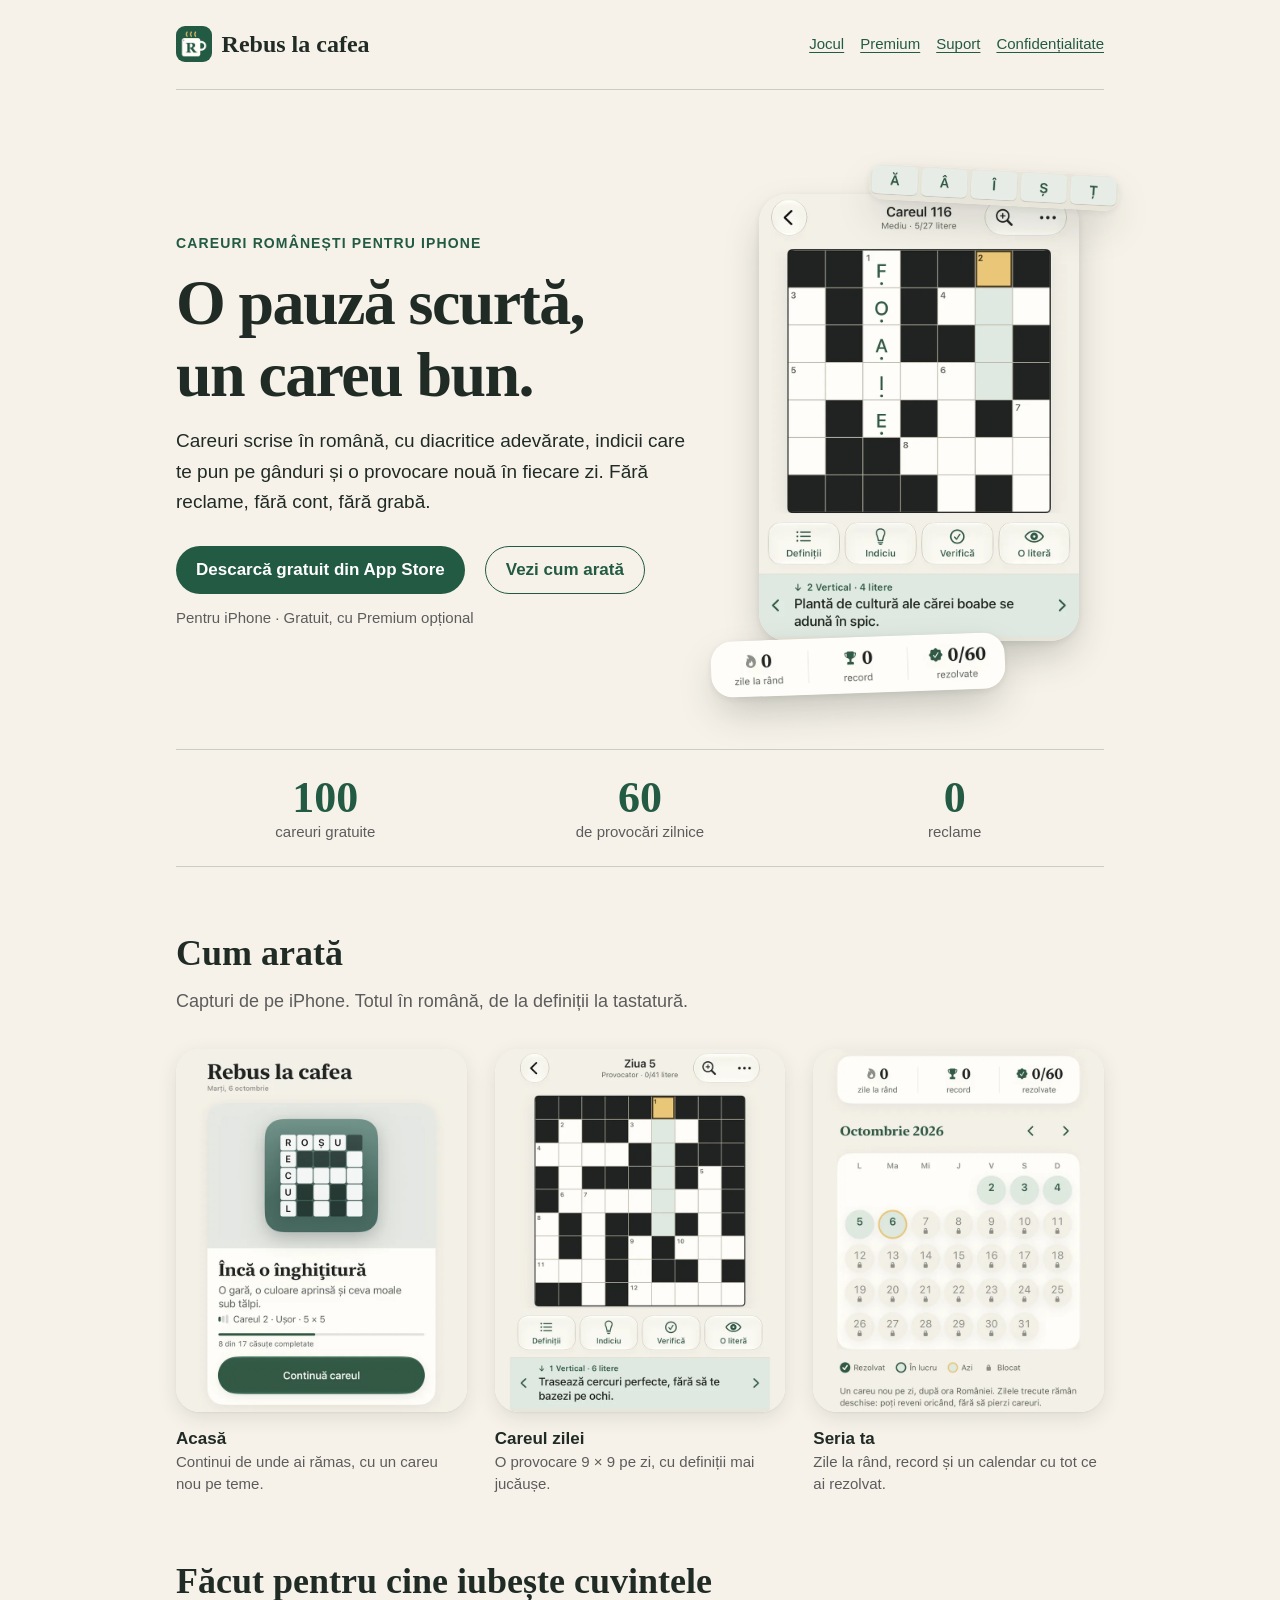
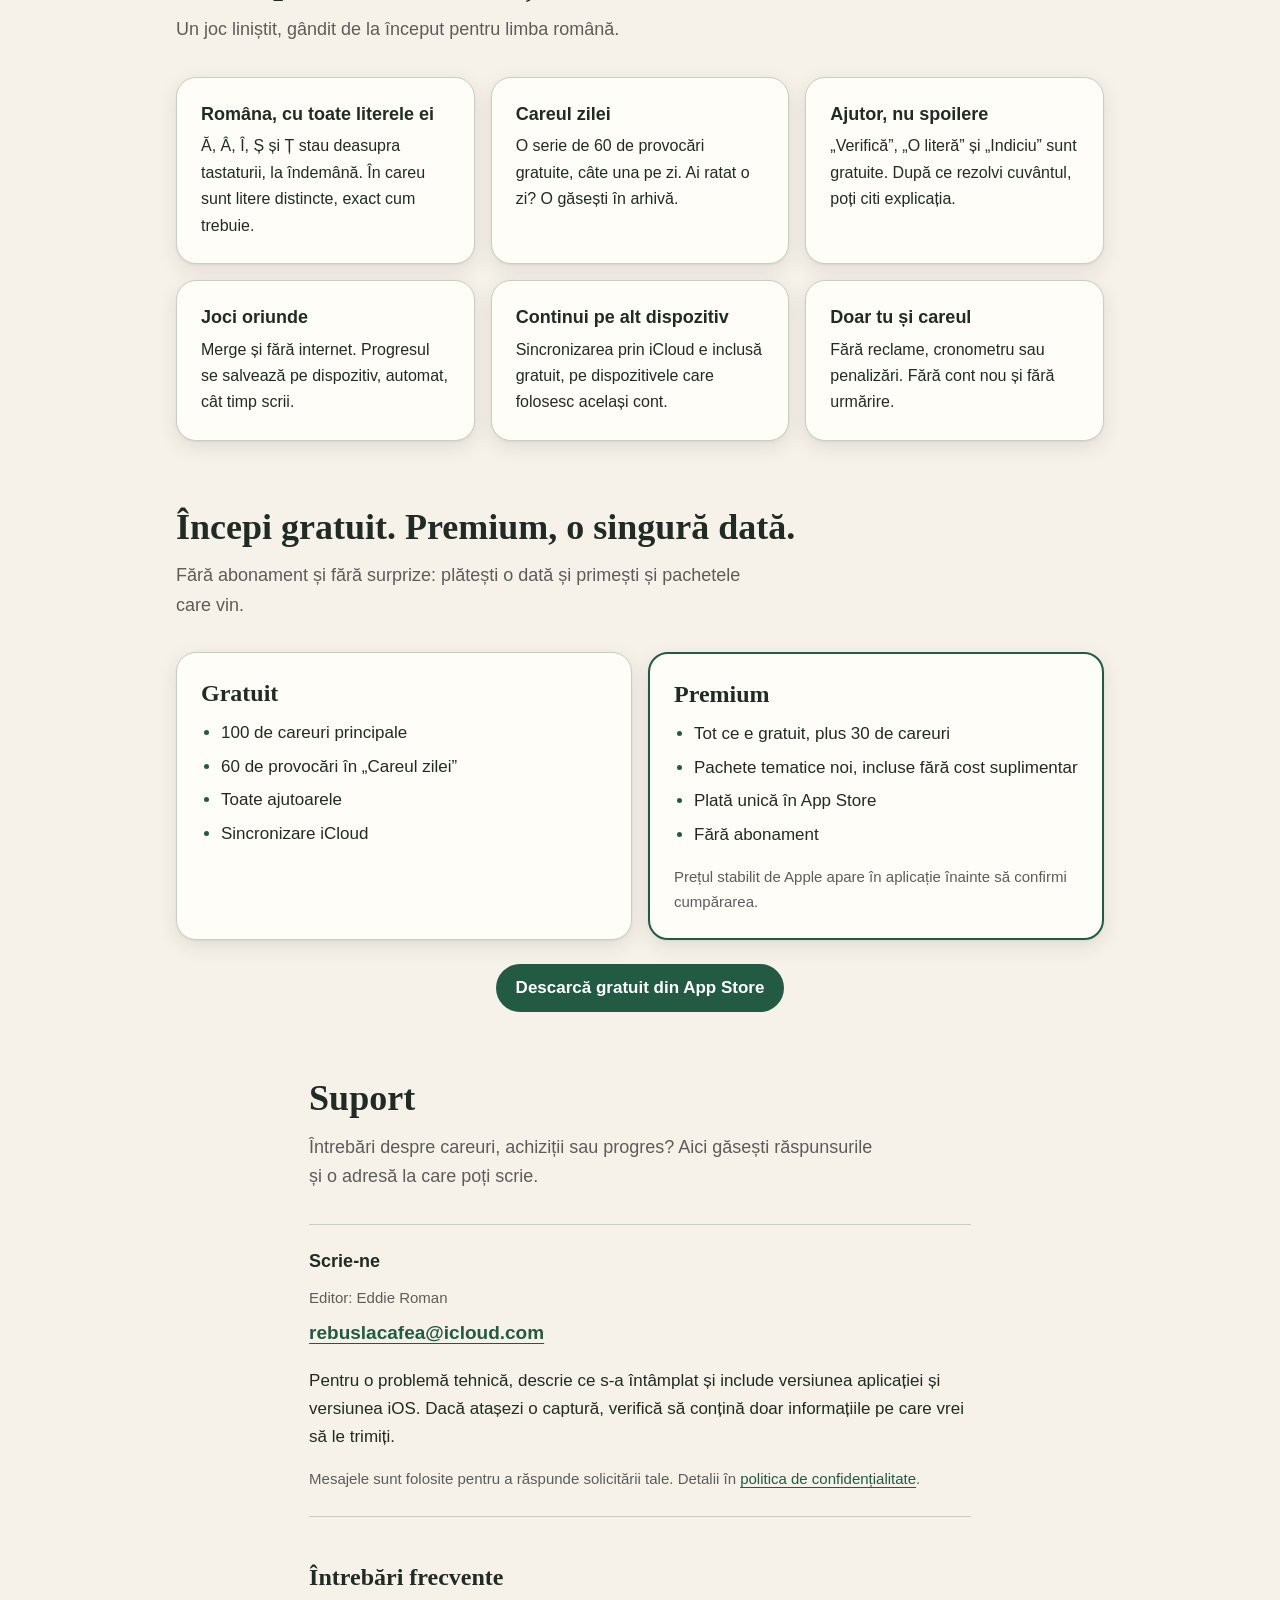
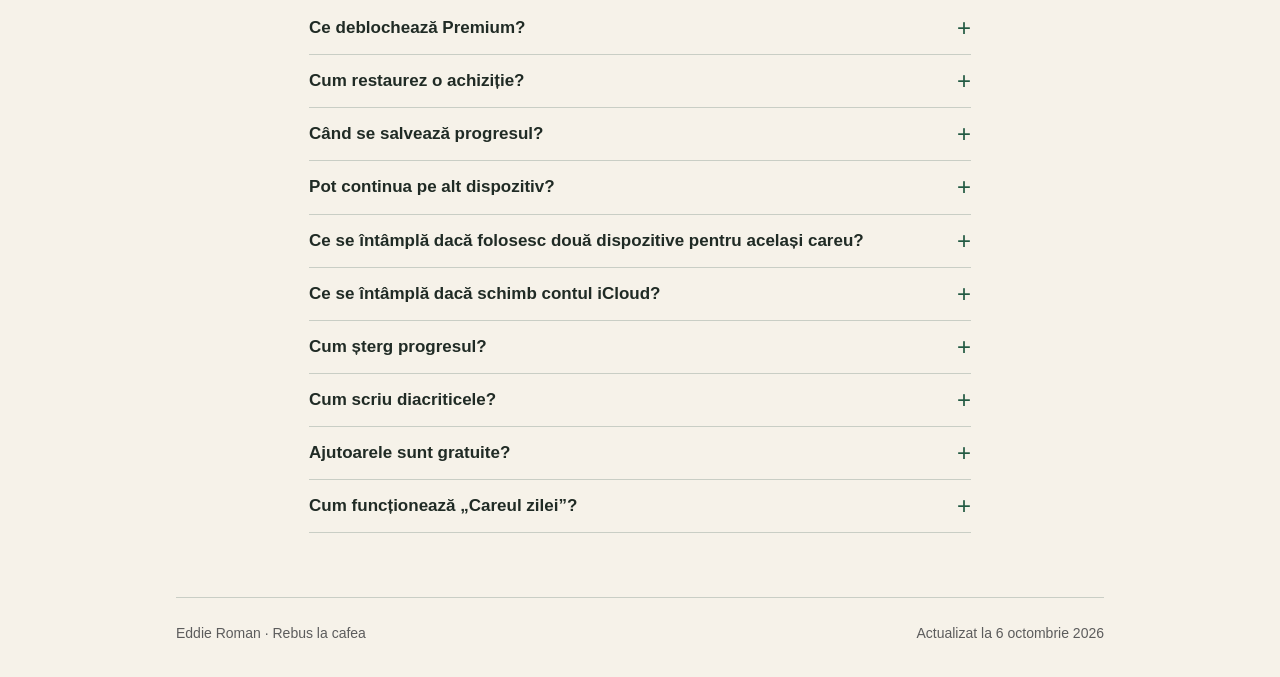
==== commit 293c76bd: "Use real iPhone screenshots in Airbnb-style cards Crop the owner's device screenshots (no status or " ====
--- a/index.html
+++ b/index.html
@@ -48,11 +48,10 @@
         <p class="meta cta-note">Pentru iPhone · Gratuit, cu Premium opțional</p>
       </div>
 
-      <figure class="phone hero-phone">
-        <picture>
-          <source srcset="img/joc-dark.webp" media="(prefers-color-scheme: dark)">
-          <img src="img/joc-light.webp" alt="Un careu în lucru: CAS completat pe primul rând, definiția „Clădire folosită ca locuință” și tastatura cu Ă, Â, Î, Ș, Ț." width="600" height="1304" fetchpriority="high">
-        </picture>
+      <figure class="hero-visual">
+        <img class="hero-main" src="img/joc.webp" alt="Careul 116 în lucru: FOAIE completat pe verticală și definiția „Plantă de cultură ale cărei boabe se adună în spic”." width="800" height="1117" fetchpriority="high">
+        <img class="float float-keys" src="img/diacritice.webp" alt="Rândul de taste Ă, Â, Î, Ș, Ț." width="720" height="101">
+        <img class="float float-stats" src="img/serie.webp" alt="Seria zilnică: zile la rând, record și 0 din 60 rezolvate." width="720" height="136">
       </figure>
     </section>
 
@@ -64,43 +63,25 @@
 
     <section class="section frame" id="ecrane" aria-labelledby="ecrane-titlu">
       <h2 id="ecrane-titlu">Cum arată</h2>
-      <p class="section-lede">Capturi din aplicație. Totul în română, cu temă luminoasă sau întunecată.</p>
+      <p class="section-lede">Capturi de pe iPhone. Totul în română, de la definiții la tastatură.</p>
       <div class="gallery">
-        <figure class="shot">
-          <div class="phone">
-            <picture>
-              <source srcset="img/acasa-dark.webp" media="(prefers-color-scheme: dark)">
-              <img src="img/acasa-light.webp" alt="Ecranul Acasă, cu primul careu și Careul zilei." width="600" height="1304" loading="lazy">
-            </picture>
+        <figure class="card">
+          <div class="card-media">
+            <img src="img/acasa.webp" alt="Ecranul Acasă: careul „Încă o înghițitură”, 8 din 17 căsuțe completate." width="720" height="900" loading="lazy">
           </div>
-          <figcaption><strong>Acasă</strong> Continui de unde ai rămas sau începi un careu nou.</figcaption>
+          <figcaption><strong>Acasă</strong> Continui de unde ai rămas, cu un careu nou pe teme.</figcaption>
         </figure>
-        <figure class="shot">
-          <div class="phone">
-            <picture>
-              <source srcset="img/explicatie-dark.webp" media="(prefers-color-scheme: dark)">
-              <img src="img/explicatie-light.webp" alt="Foaia cu indiciul și explicația pentru cuvântul CASĂ." width="600" height="1304" loading="lazy">
-            </picture>
+        <figure class="card">
+          <div class="card-media">
+            <img src="img/zilei.webp" alt="Careul zilei, ziua 5: grilă 9 × 9 și definiția „Trasează cercuri perfecte, fără să te bazezi pe ochi”." width="720" height="900" loading="lazy">
           </div>
-          <figcaption><strong>Indiciu și explicație</strong> Un indiciu te pune pe drumul bun, iar explicația te învață ceva nou.</figcaption>
+          <figcaption><strong>Careul zilei</strong> O provocare 9 × 9 pe zi, cu definiții mai jucăușe.</figcaption>
         </figure>
-        <figure class="shot">
-          <div class="phone">
-            <picture>
-              <source srcset="img/zilei-dark.webp" media="(prefers-color-scheme: dark)">
-              <img src="img/zilei-light.webp" alt="Careul zilei, ziua 3 din 60, cu calendarul lunii." width="600" height="1304" loading="lazy">
-            </picture>
+        <figure class="card">
+          <div class="card-media">
+            <img src="img/calendar.webp" alt="Calendarul seriei zilnice pentru octombrie 2026." width="720" height="900" loading="lazy">
           </div>
-          <figcaption><strong>Careul zilei</strong> O provocare 9 × 9 pe zi și un calendar al seriei tale.</figcaption>
-        </figure>
-        <figure class="shot">
-          <div class="phone">
-            <picture>
-              <source srcset="img/gata-dark.webp" media="(prefers-color-scheme: dark)">
-              <img src="img/gata-light.webp" alt="Ecranul de final, „Careu gata. Pauză reușită.”" width="600" height="1304" loading="lazy">
-            </picture>
-          </div>
-          <figcaption><strong>Careu gata</strong> O pauză reușită și următorul careu, la un pas.</figcaption>
+          <figcaption><strong>Seria ta</strong> Zile la rând, record și un calendar cu tot ce ai rezolvat.</figcaption>
         </figure>
       </div>
     </section>
--- a/site.css
+++ b/site.css
@@ -10,6 +10,8 @@
   --selection: #d6e5db;
   --surface: #fffdf8;
   --on-accent: #ffffff;
+  --shadow: 0 1px 2px rgb(32 43 37 / 0.06), 0 6px 20px rgb(32 43 37 / 0.1);
+  --shadow-lg: 0 2px 6px rgb(32 43 37 / 0.08), 0 18px 40px -8px rgb(32 43 37 / 0.28);
   --gutter: clamp(1.25rem, 4vw, 2.5rem);
   --serif: ui-serif, "Iowan Old Style", "Palatino Linotype", Georgia, serif;
   --sans: -apple-system, BlinkMacSystemFont, "Segoe UI", sans-serif;
@@ -291,25 +293,41 @@
   background: var(--selection);
 }
 
-.phone {
-  margin: 0;
-  padding: 7px;
-  background: #202b25;
-  border-radius: 2.4rem;
-  box-shadow: 0 1.5rem 3rem -1.5rem rgb(0 0 0 / 0.5);
-}
-
-.phone img {
+.hero-visual {
+  position: relative;
+  inline-size: min(100%, 20rem);
+  margin: 0 auto;
+  padding-block: 1.5rem 3.25rem;
+}
+
+.hero-main {
   display: block;
   inline-size: 100%;
   block-size: auto;
-  border-radius: 2rem;
-}
-
-.hero-phone {
-  inline-size: min(100%, 17rem);
-  justify-self: center;
-  transform: rotate(2deg);
+  border-radius: 28px;
+  box-shadow: var(--shadow-lg);
+}
+
+.float {
+  position: absolute;
+  block-size: auto;
+  box-shadow: var(--shadow-lg);
+}
+
+.float-keys {
+  inset-block-start: 0;
+  inset-inline-end: -2.5rem;
+  inline-size: 78%;
+  border-radius: 14px;
+  transform: rotate(3deg);
+}
+
+.float-stats {
+  inset-block-end: 0;
+  inset-inline-start: -3rem;
+  inline-size: 92%;
+  border-radius: 22px;
+  transform: rotate(-2deg);
 }
 
 .cta-note {
@@ -318,33 +336,43 @@
 
 .gallery {
   display: grid;
-  grid-template-columns: repeat(4, minmax(0, 1fr));
-  gap: 1.5rem;
-}
-
-.shot {
-  margin: 0;
-}
-
-.shot .phone {
-  padding: 5px;
-  border-radius: 1.6rem;
-}
-
-.shot .phone img {
-  border-radius: 1.3rem;
-}
-
-.shot figcaption {
+  grid-template-columns: repeat(3, minmax(0, 1fr));
+  gap: 1.75rem;
+}
+
+.card {
+  margin: 0;
+}
+
+.card-media {
+  overflow: hidden;
+  border-radius: 24px;
+  background: var(--surface);
+  box-shadow: var(--shadow);
+}
+
+.card-media img {
+  display: block;
+  inline-size: 100%;
+  block-size: auto;
+  transition: transform 0.4s ease;
+}
+
+.card:hover .card-media img {
+  transform: scale(1.03);
+}
+
+.card figcaption {
   margin-block-start: 0.9rem;
   color: var(--secondary);
   font-size: 0.9375rem;
   line-height: 1.45;
 }
 
-.shot figcaption strong {
+.card figcaption strong {
   display: block;
   color: var(--ink);
+  font-size: 1.0625rem;
 }
 
 .plans-cta {
@@ -404,10 +432,11 @@
 
 .features li,
 .plan {
-  padding: 1.25rem 1.5rem;
+  padding: 1.5rem;
   background: var(--surface);
   border: 1px solid var(--rule);
-  border-radius: 10px;
+  border-radius: 20px;
+  box-shadow: var(--shadow);
 }
 
 .features h3,
@@ -511,23 +540,31 @@
     grid-template-columns: 1fr;
   }
 
-  .hero-phone {
-    inline-size: min(70%, 15rem);
+  .hero-visual {
+    inline-size: min(72%, 17rem);
+  }
+
+  .float-keys {
+    inset-inline-end: -1.5rem;
+  }
+
+  .float-stats {
+    inset-inline-start: -1.5rem;
   }
 
   .gallery {
     grid-auto-flow: column;
     grid-template-columns: none;
-    grid-auto-columns: 62%;
+    grid-auto-columns: 72%;
     overflow-x: auto;
     scroll-snap-type: x mandatory;
-    padding-block-end: 1rem;
+    padding-block: 0.5rem 1.5rem;
     margin-inline: calc(var(--gutter) * -1);
     padding-inline: var(--gutter);
     scroll-padding-inline: var(--gutter);
   }
 
-  .shot {
+  .card {
     scroll-snap-align: start;
   }
 }
@@ -559,5 +596,7 @@
     --selection: #425e4d;
     --surface: #1c2621;
     --on-accent: #10231a;
-  }
-}
+    --shadow: 0 1px 2px rgb(0 0 0 / 0.3), 0 6px 20px rgb(0 0 0 / 0.35);
+    --shadow-lg: 0 2px 6px rgb(0 0 0 / 0.3), 0 18px 40px -8px rgb(0 0 0 / 0.6);
+  }
+}
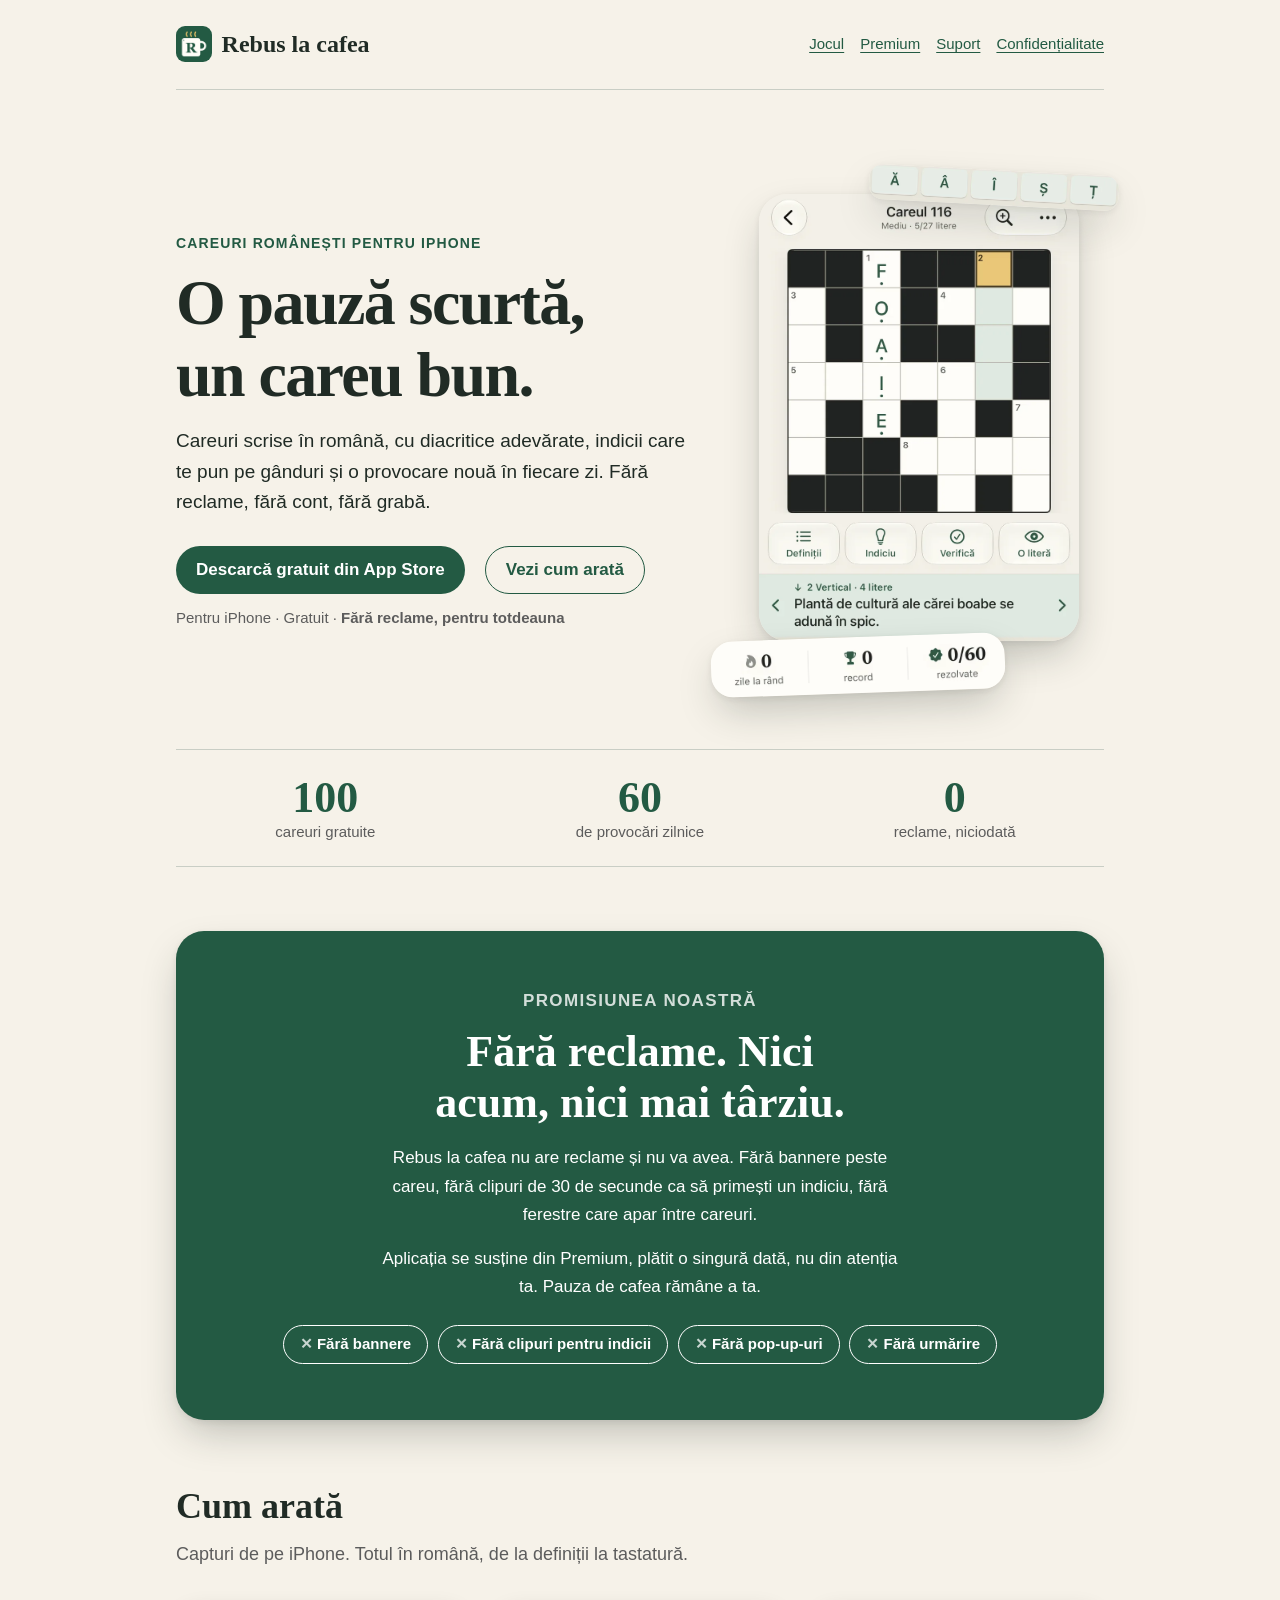
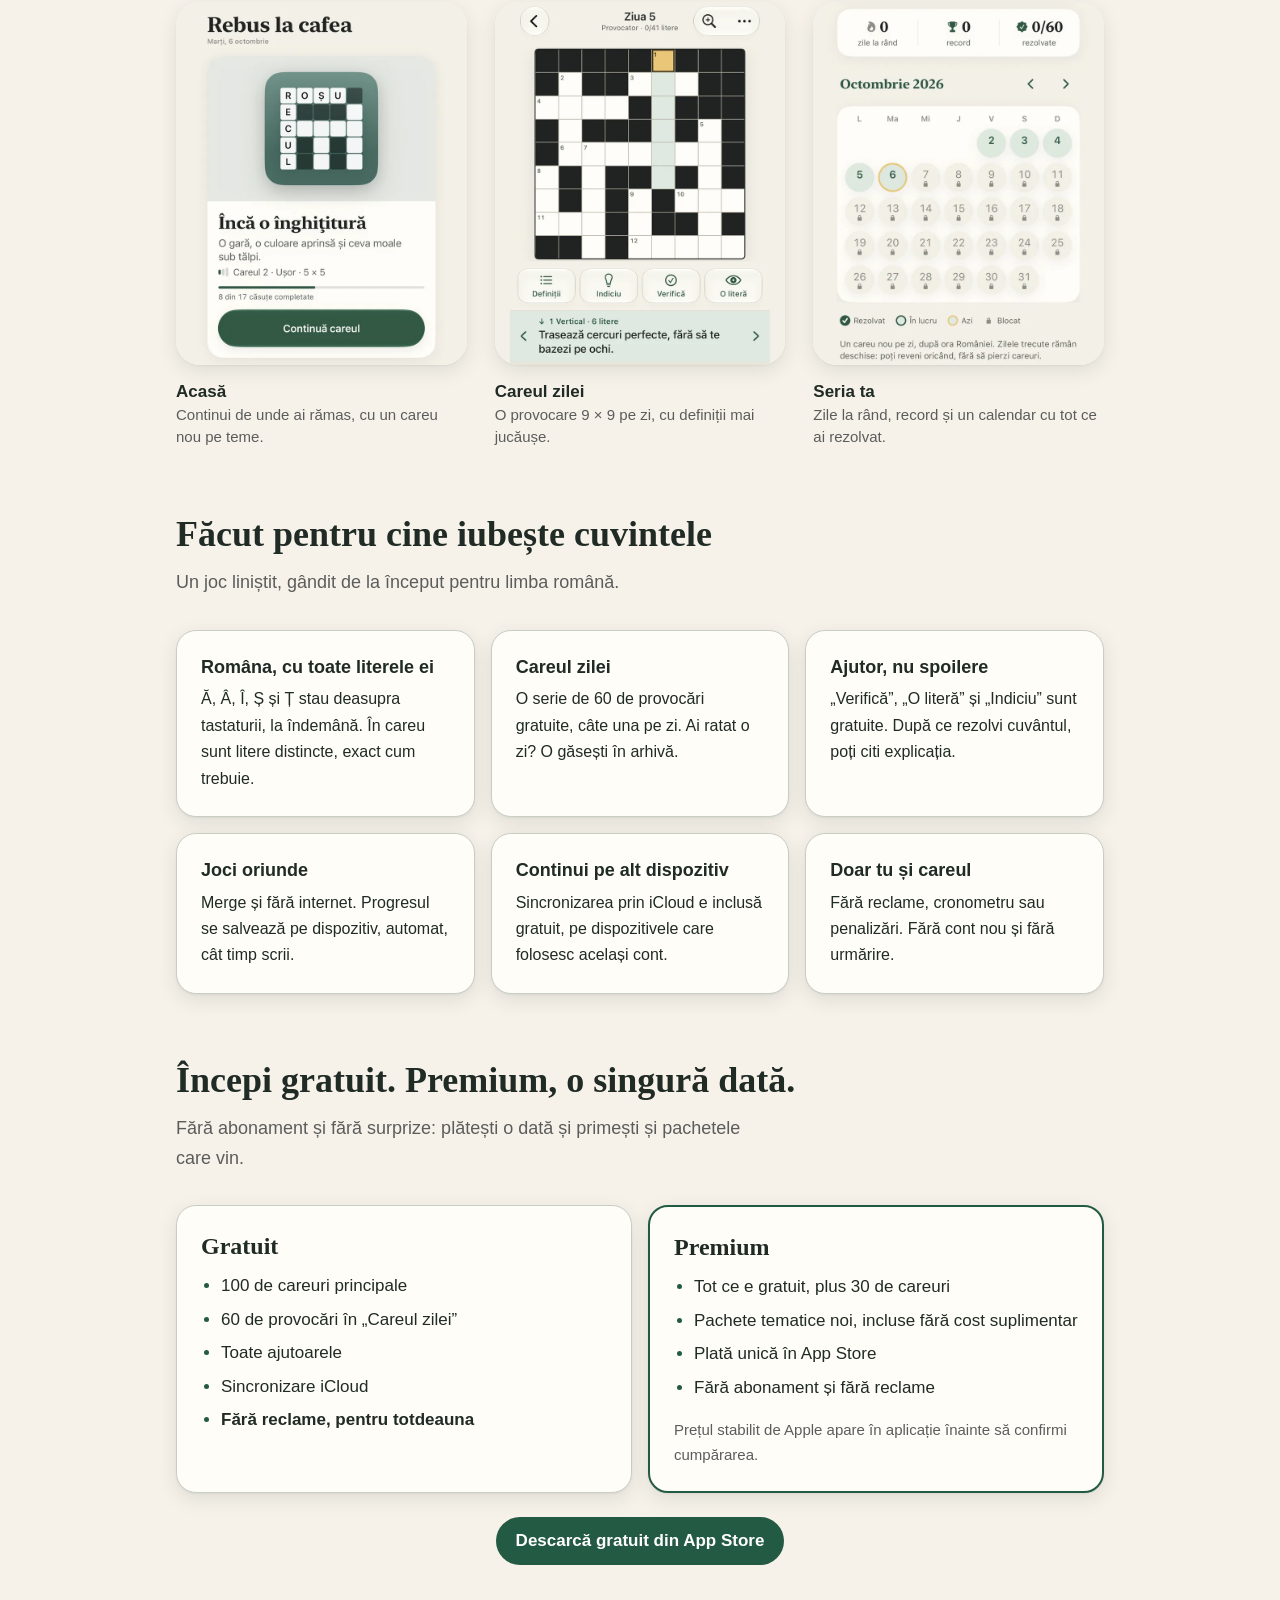
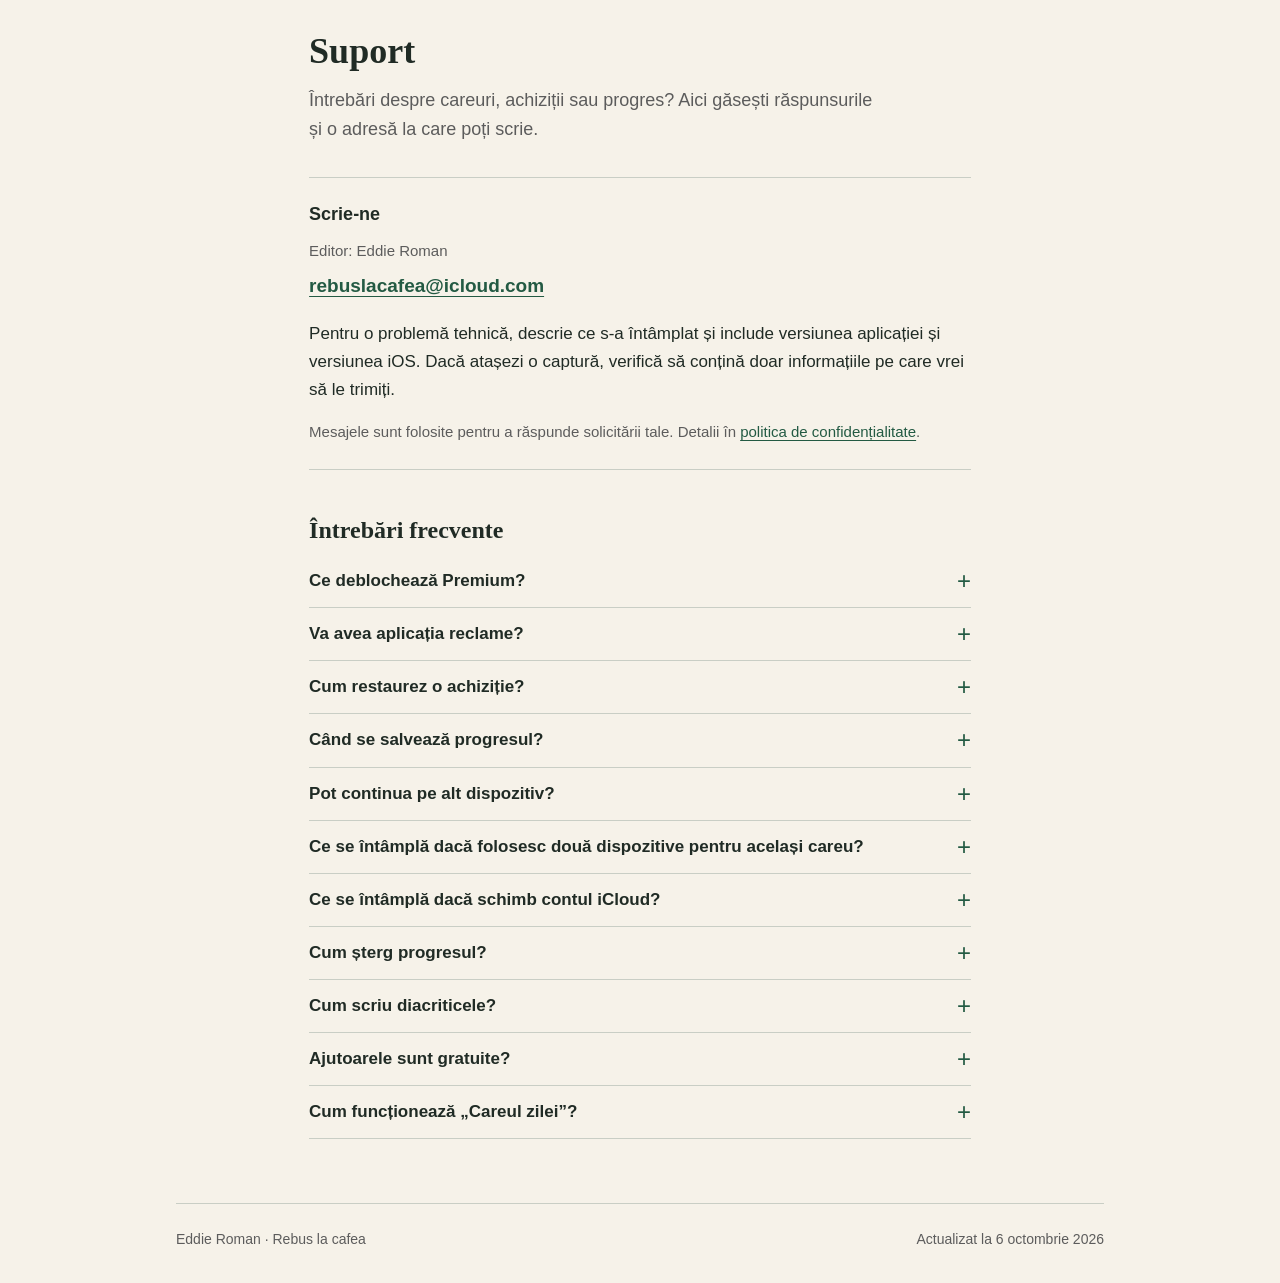
==== commit c9cbcb34: "Emphasize the no-ads promise Add a highlighted "Fără reclame. Nici acum, nici mai târziu." section, " ====
--- a/index.html
+++ b/index.html
@@ -3,14 +3,14 @@
 <head>
   <meta charset="utf-8">
   <meta name="viewport" content="width=device-width, initial-scale=1">
-  <meta name="description" content="Rebus la cafea: careuri românești pentru iPhone, cu diacritice adevărate, o provocare nouă în fiecare zi și 100 de careuri gratuite. Fără reclame, fără cont, fără abonament.">
+  <meta name="description" content="Rebus la cafea: careuri românești pentru iPhone, cu diacritice adevărate, o provocare nouă în fiecare zi și 100 de careuri gratuite. Fără reclame, iar așa va rămâne. Fără cont, fără abonament.">
   <meta name="theme-color" content="#f6f2e9" media="(prefers-color-scheme: light)">
   <meta name="theme-color" content="#151d19" media="(prefers-color-scheme: dark)">
   <meta property="og:type" content="website">
   <meta property="og:locale" content="ro_RO">
   <meta property="og:site_name" content="Rebus la cafea">
   <meta property="og:title" content="Rebus la cafea — careuri românești pentru iPhone">
-  <meta property="og:description" content="100 de careuri gratuite, 60 de provocări zilnice și diacritice adevărate. Fără reclame, fără cont, fără abonament.">
+  <meta property="og:description" content="100 de careuri gratuite, 60 de provocări zilnice și diacritice adevărate. Fără reclame, iar așa va rămâne.">
   <meta property="og:url" content="https://eddiesr93.github.io/rebus-la-cafea-site/">
   <meta property="og:image" content="https://eddiesr93.github.io/rebus-la-cafea-site/img/og-image.png">
   <meta property="og:image:width" content="1200">
@@ -45,7 +45,7 @@
           <a class="badge" href="https://apps.apple.com/ro/app/id6819084037">Descarcă gratuit din App Store</a>
           <a class="button-link" href="#ecrane">Vezi cum arată</a>
         </div>
-        <p class="meta cta-note">Pentru iPhone · Gratuit, cu Premium opțional</p>
+        <p class="meta cta-note">Pentru iPhone · Gratuit · <strong>Fără reclame, pentru totdeauna</strong></p>
       </div>
 
       <figure class="hero-visual">
@@ -58,7 +58,20 @@
     <section class="stats frame" aria-label="Pe scurt">
       <p><strong>100</strong> careuri gratuite</p>
       <p><strong>60</strong> de provocări zilnice</p>
-      <p><strong>0</strong> reclame</p>
+      <p><a class="stat-link" href="#fara-reclame"><strong>0</strong> reclame, niciodată</a></p>
+    </section>
+
+    <section class="promise frame" id="fara-reclame" aria-labelledby="promisiune-titlu">
+      <p class="eyebrow">Promisiunea noastră</p>
+      <h2 id="promisiune-titlu">Fără reclame. Nici acum, nici mai târziu.</h2>
+      <p>Rebus la cafea nu are reclame și nu va avea. Fără bannere peste careu, fără clipuri de 30 de secunde ca să primești un indiciu, fără ferestre care apar între careuri.</p>
+      <p>Aplicația se susține din Premium, plătit o singură dată, nu din atenția ta. Pauza de cafea rămâne a ta.</p>
+      <ul class="promise-list">
+        <li>Fără bannere</li>
+        <li>Fără clipuri pentru indicii</li>
+        <li>Fără pop-up-uri</li>
+        <li>Fără urmărire</li>
+      </ul>
     </section>
 
     <section class="section frame" id="ecrane" aria-labelledby="ecrane-titlu">
@@ -128,6 +141,7 @@
             <li>60 de provocări în „Careul zilei”</li>
             <li>Toate ajutoarele</li>
             <li>Sincronizare iCloud</li>
+            <li><strong>Fără reclame, pentru totdeauna</strong></li>
           </ul>
         </article>
         <article class="plan plan-featured">
@@ -136,7 +150,7 @@
             <li>Tot ce e gratuit, plus 30 de careuri</li>
             <li>Pachete tematice noi, incluse fără cost suplimentar</li>
             <li>Plată unică în App Store</li>
-            <li>Fără abonament</li>
+            <li>Fără abonament și fără reclame</li>
           </ul>
           <p class="meta">Prețul stabilit de Apple apare în aplicație înainte să confirmi cumpărarea.</p>
         </article>
@@ -167,6 +181,11 @@
         </details>
 
         <details>
+          <summary>Va avea aplicația reclame?</summary>
+          <p>Nu. Rebus la cafea nu are reclame și nu va avea, nici în careurile gratuite, nici în Premium. Nu există bannere, clipuri pentru indicii sau ferestre între careuri. Aplicația se susține din achiziția unică Premium.</p>
+        </details>
+
+        <details>
           <summary>Cum restaurez o achiziție?</summary>
           <p>În Setări, apasă „Restaurează achizițiile”, folosind același cont App Store cu care ai cumpărat Premium. Restaurarea necesită o conexiune la internet. Dacă accesul nu apare, verifică acel cont și încearcă din nou. <a href="https://support.apple.com/en-gb/108096">Apple explică și pașii de restaurare</a>.</p>
         </details>
--- a/site.css
+++ b/site.css
@@ -405,6 +405,66 @@
   font-variant-numeric: tabular-nums;
 }
 
+.promise {
+  margin-block-start: clamp(2.5rem, 6vw, 4rem);
+  padding: clamp(2rem, 5vw, 3.5rem);
+  background: var(--accent);
+  border-radius: 28px;
+  box-shadow: var(--shadow-lg);
+  color: var(--on-accent);
+  text-align: center;
+}
+
+.promise .eyebrow {
+  color: inherit;
+  opacity: 0.8;
+}
+
+.promise h2 {
+  max-inline-size: 22ch;
+  margin: 0 auto 1rem;
+  font-size: clamp(1.875rem, 5vw, 2.75rem);
+  line-height: 1.15;
+}
+
+.promise p {
+  max-inline-size: 56ch;
+  margin-inline: auto;
+  font-size: 1.0625rem;
+}
+
+.promise-list {
+  display: flex;
+  flex-wrap: wrap;
+  justify-content: center;
+  gap: 0.6rem;
+  margin: 1.5rem 0 0;
+  padding: 0;
+  list-style: none;
+}
+
+.promise-list li {
+  padding: 0.4rem 1rem;
+  border: 1px solid currentColor;
+  border-radius: 999px;
+  font-size: 0.9375rem;
+  font-weight: 600;
+}
+
+.promise-list li::before {
+  content: "✕ ";
+  opacity: 0.75;
+}
+
+.stat-link {
+  color: inherit;
+  text-decoration: none;
+}
+
+.stat-link:hover {
+  color: var(--accent);
+}
+
 .section {
   padding-block: clamp(2.5rem, 6vw, 4rem) 0;
 }
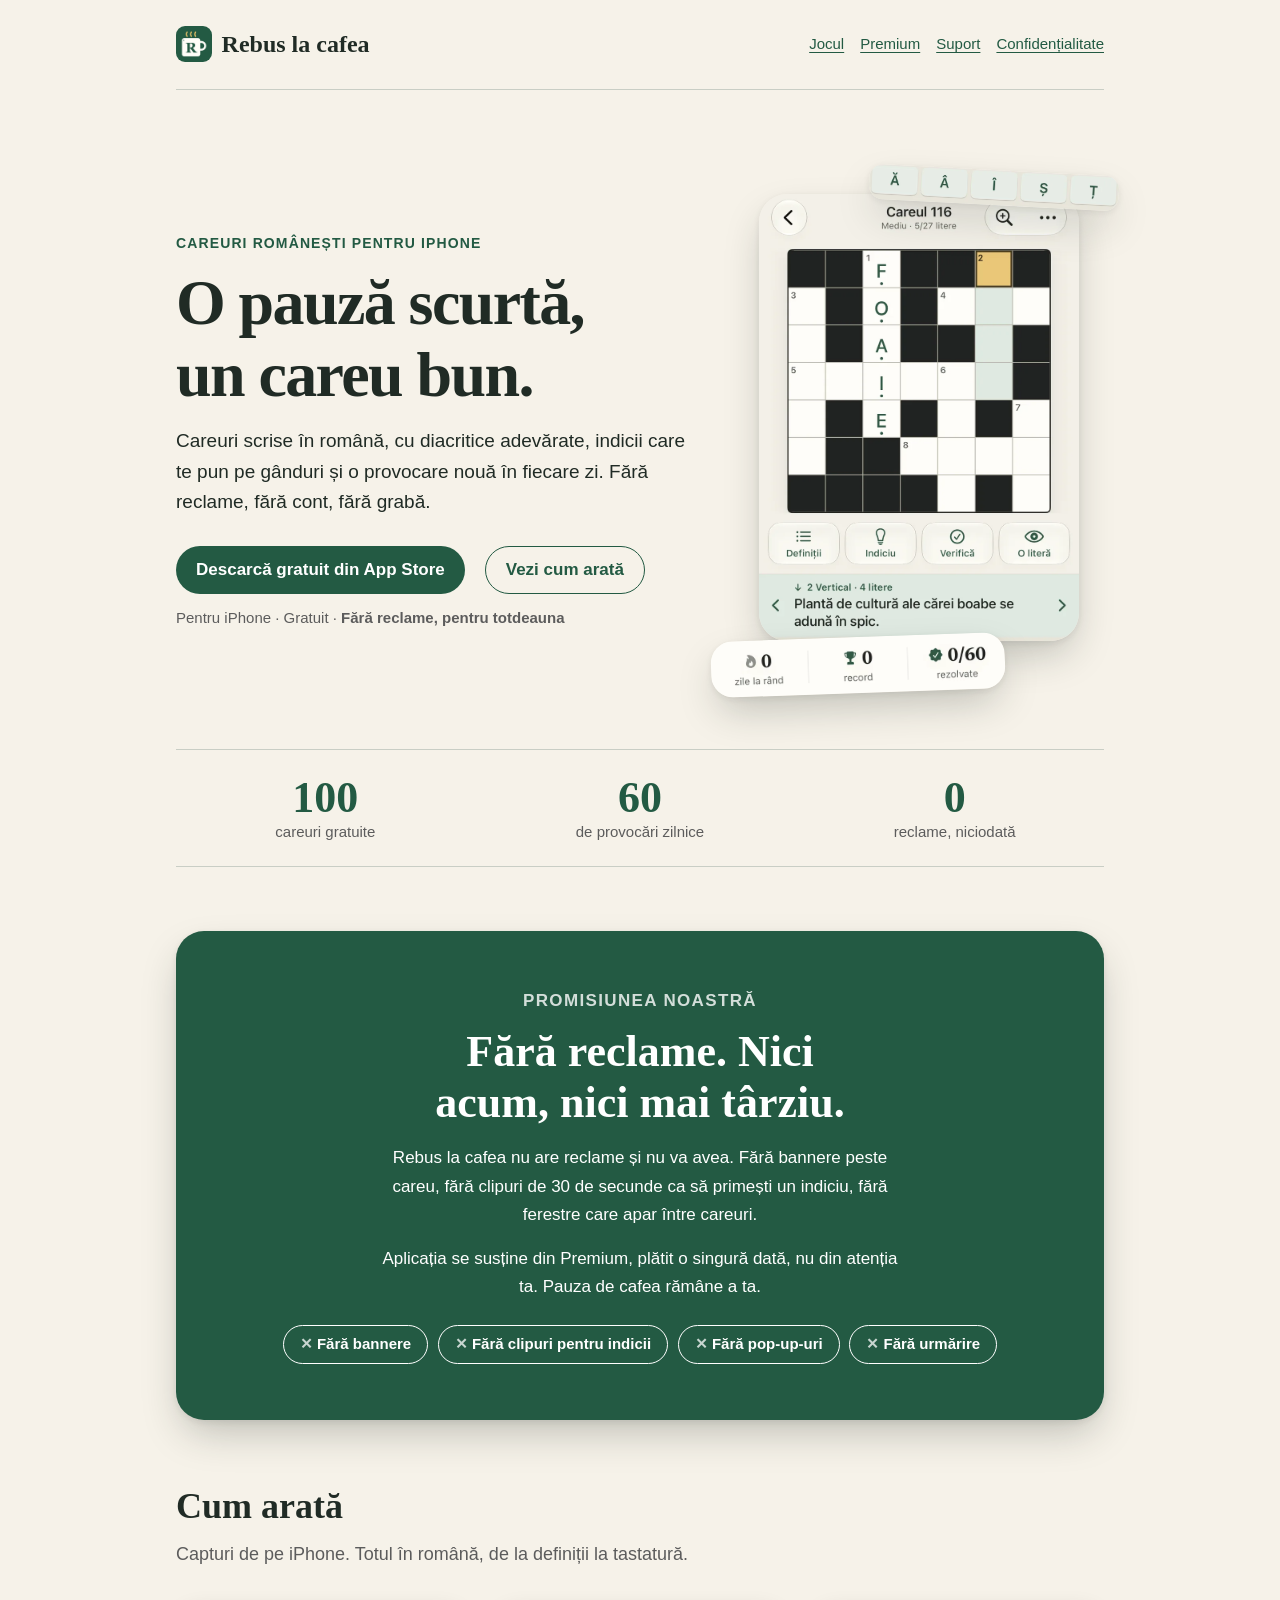
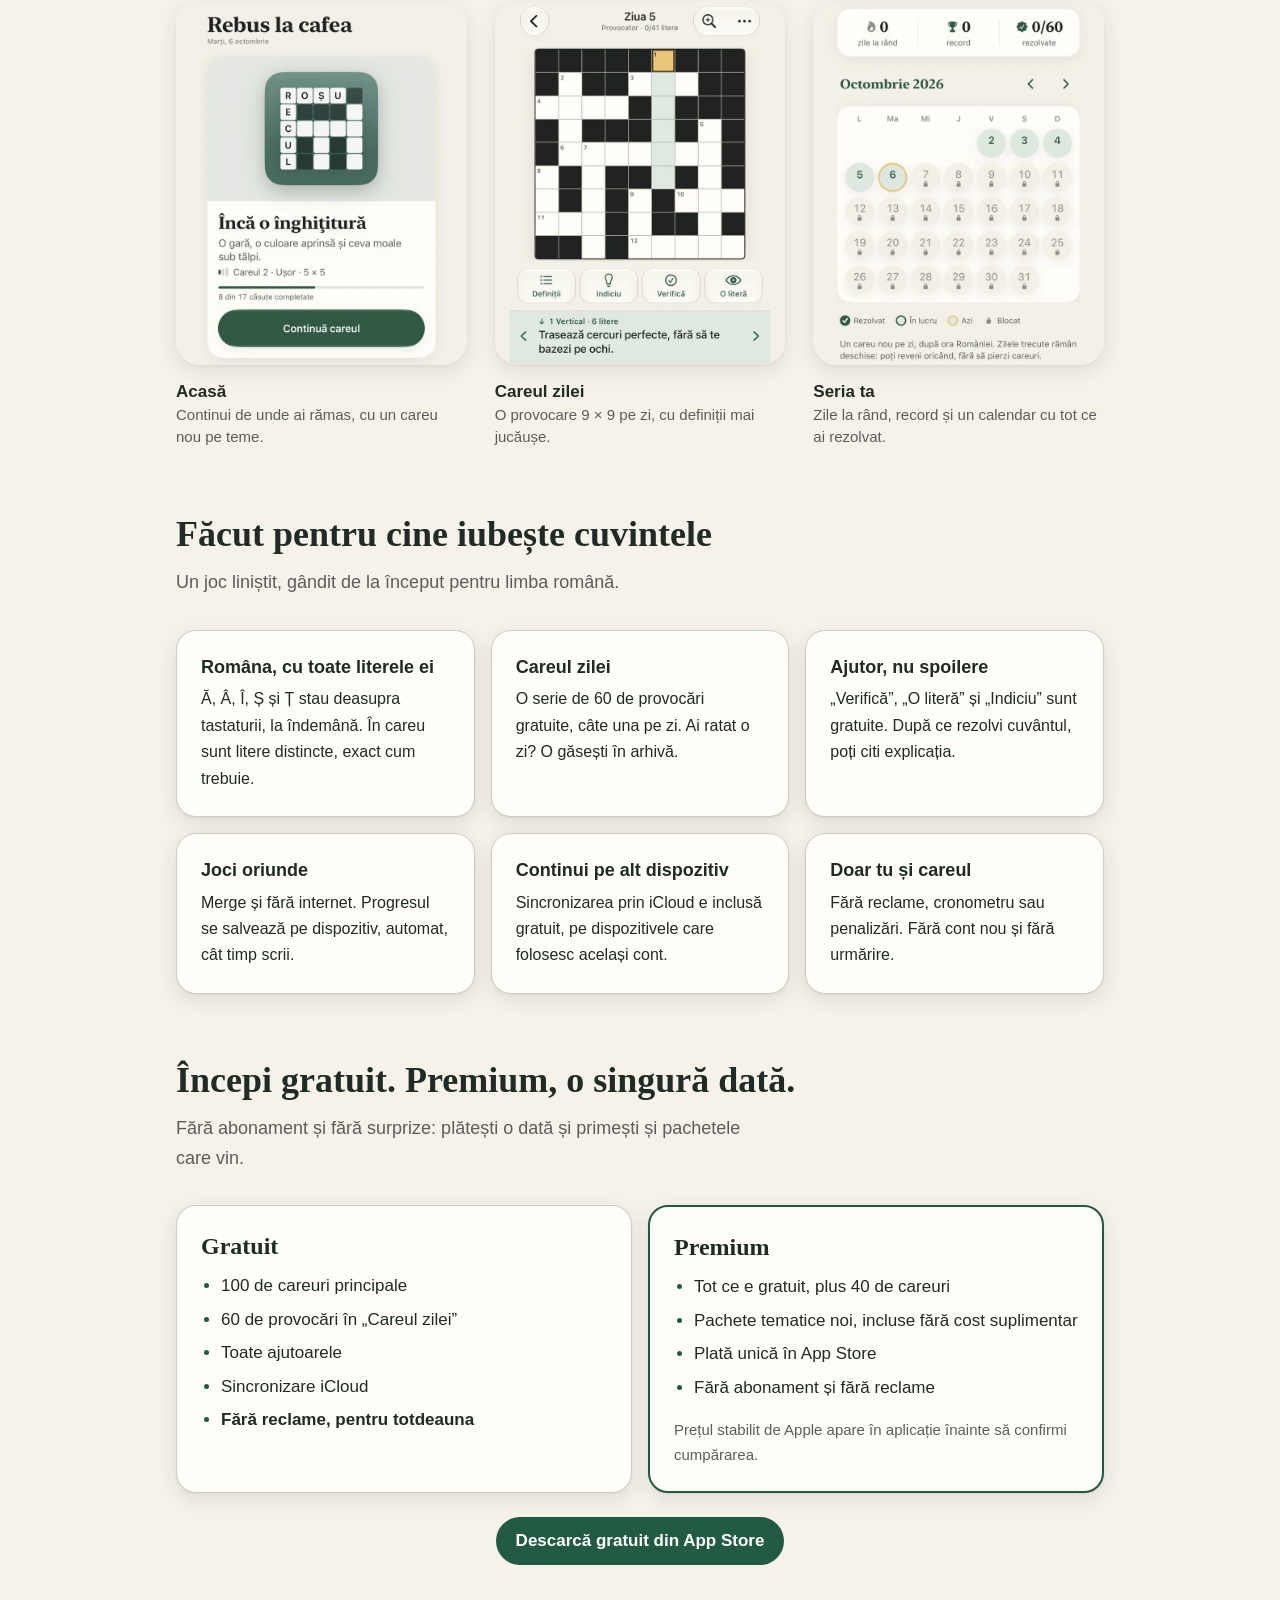
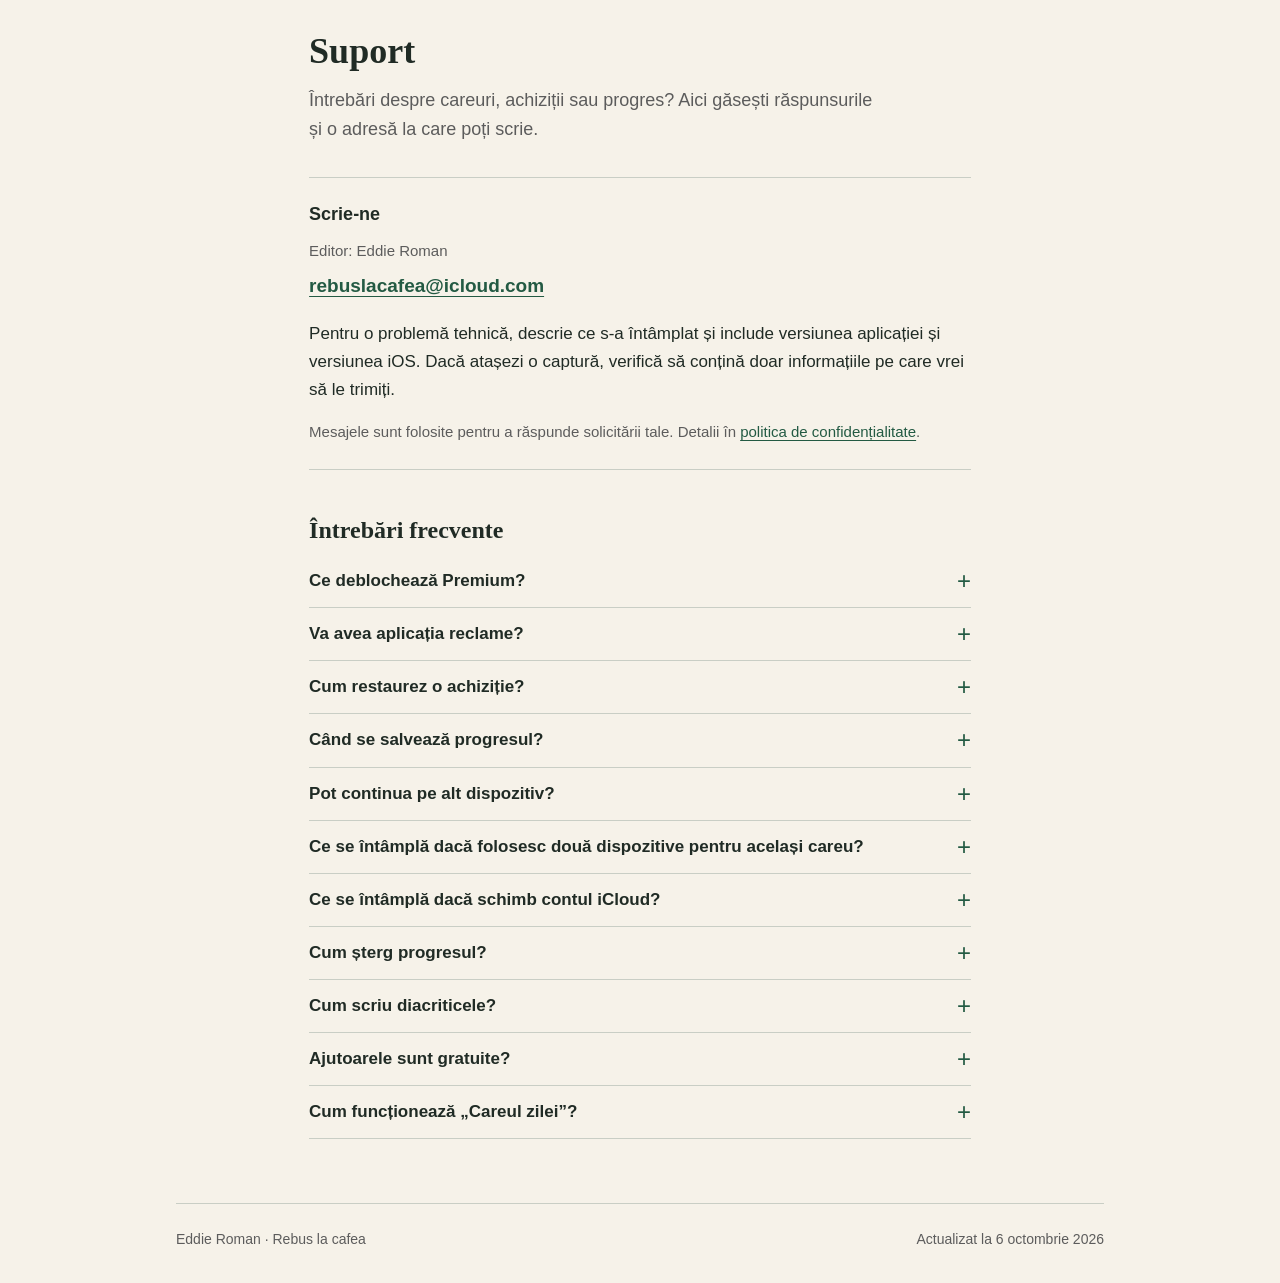
==== commit 1b46ed11: "Count the Halloween pack on the landing page (40 Premium puzzles) Publish only after version 1.1 is " ====
--- a/index.html
+++ b/index.html
@@ -147,7 +147,7 @@
         <article class="plan plan-featured">
           <h3>Premium</h3>
           <ul>
-            <li>Tot ce e gratuit, plus 30 de careuri</li>
+            <li>Tot ce e gratuit, plus 40 de careuri</li>
             <li>Pachete tematice noi, incluse fără cost suplimentar</li>
             <li>Plată unică în App Store</li>
             <li>Fără abonament și fără reclame</li>
@@ -177,7 +177,7 @@
 
         <details>
           <summary>Ce deblochează Premium?</summary>
-          <p>Premium include 30 de careuri disponibile acum. Pachetele tematice noi, adăugate periodic prin actualizările aplicației, sunt incluse fără cost suplimentar. Plătești o singură dată în App Store, fără abonament. Toate pachetele noi sunt incluse în aceeași achiziție și rămân în arhiva premium, accesibilă cumpărătorilor. Cele 100 de careuri gratuite rămân disponibile. Prețul furnizat de Apple este afișat în aplicație, înainte de confirmarea cumpărării.</p>
+          <p>Premium include 40 de careuri disponibile acum, printre care pachetul de toamnă „Strigoi și dovleci”. Pachetele tematice noi, adăugate periodic prin actualizările aplicației, sunt incluse fără cost suplimentar. Plătești o singură dată în App Store, fără abonament. Toate pachetele noi sunt incluse în aceeași achiziție și rămân în arhiva premium, accesibilă cumpărătorilor. Cele 100 de careuri gratuite rămân disponibile. Prețul furnizat de Apple este afișat în aplicație, înainte de confirmarea cumpărării.</p>
         </details>
 
         <details>
@@ -227,7 +227,7 @@
 
         <details>
           <summary>Cum funcționează „Careul zilei”?</summary>
-          <p>Este o serie de 60 de provocări gratuite, separate de cele 130 de careuri principale (100 gratuite și 30 Premium). Seria începe din ziua în care deschizi prima dată aplicația și se deschide câte o provocare pe zi, după ora României. Zilele trecute rămân accesibile în arhivă, iar cele viitoare sunt blocate. După ziua 60, toate provocările rămân în arhivă, pentru a reveni oricând.</p>
+          <p>Este o serie de 60 de provocări gratuite, separate de cele 140 de careuri principale (100 gratuite și 40 Premium). Seria începe din ziua în care deschizi prima dată aplicația și se deschide câte o provocare pe zi, după ora României. Zilele trecute rămân accesibile în arhivă, iar cele viitoare sunt blocate. După ziua 60, toate provocările rămân în arhivă, pentru a reveni oricând.</p>
         </details>
       </div>
     </section>
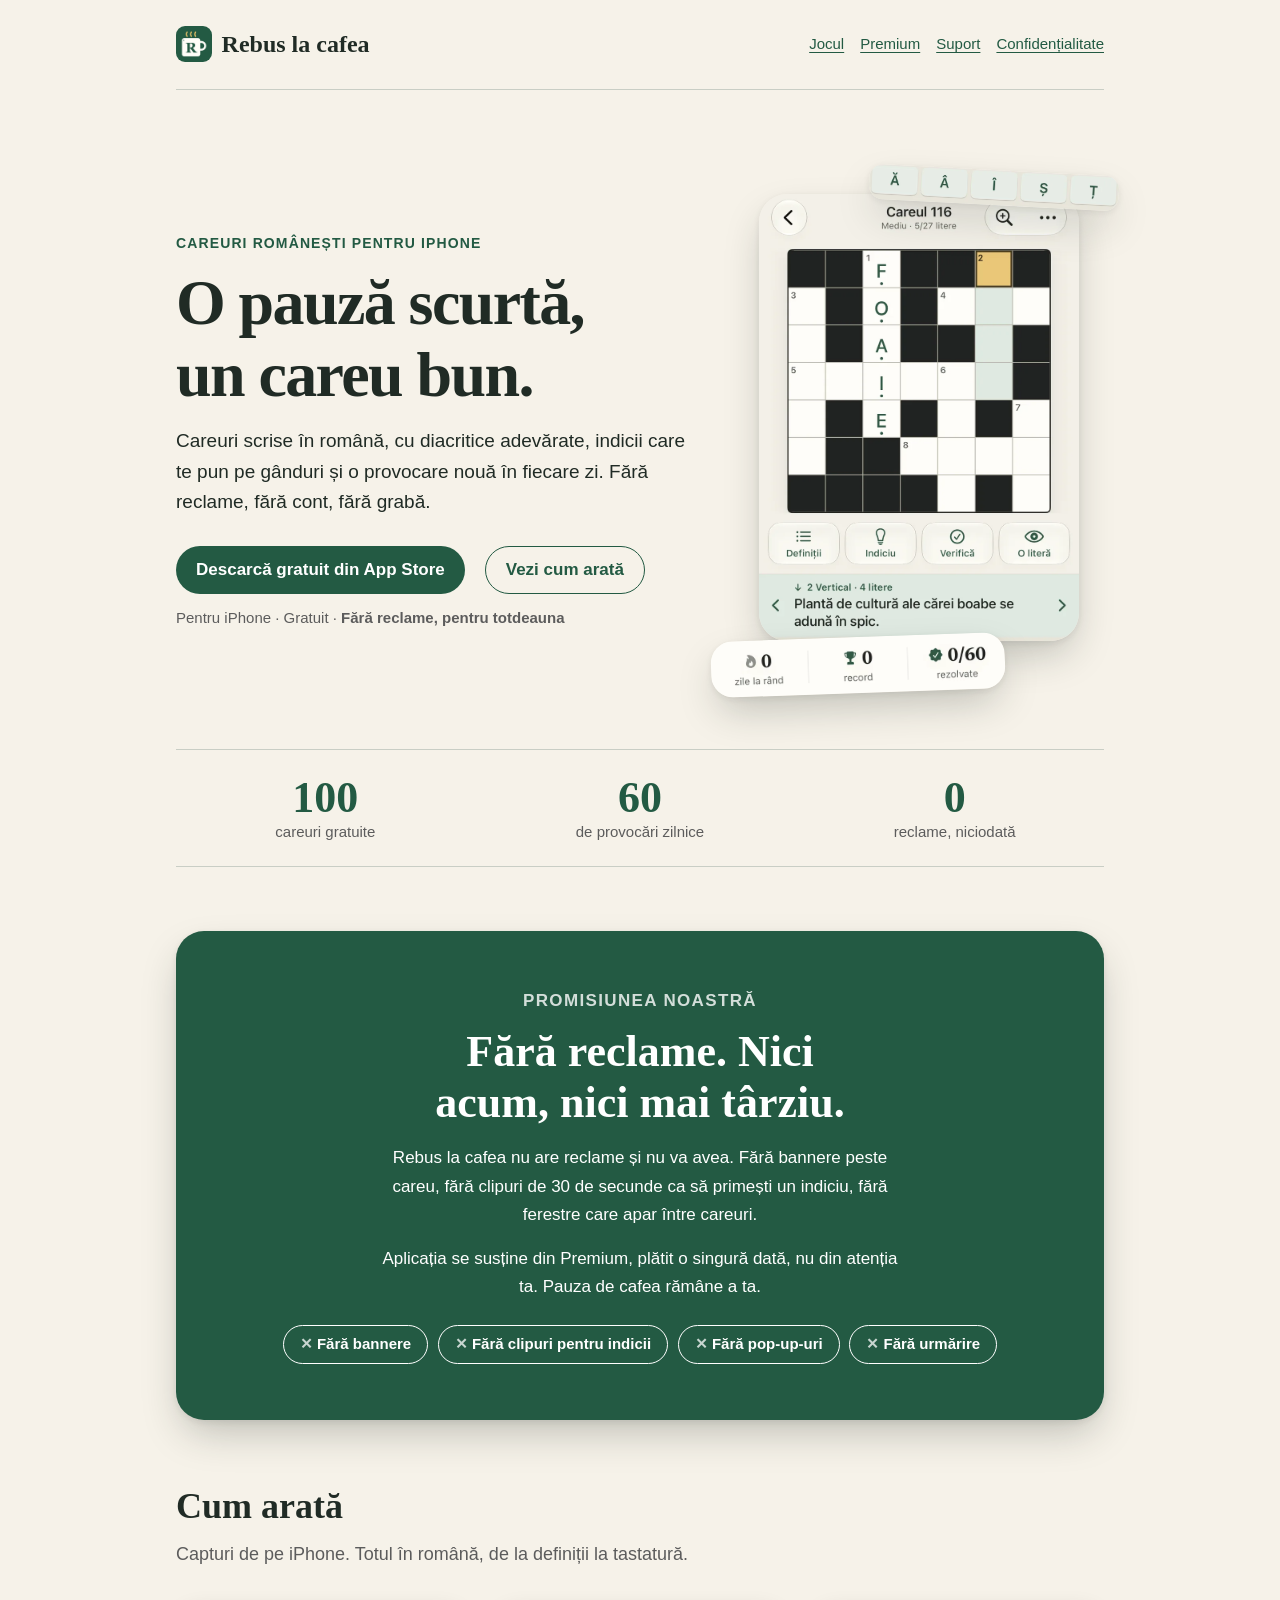
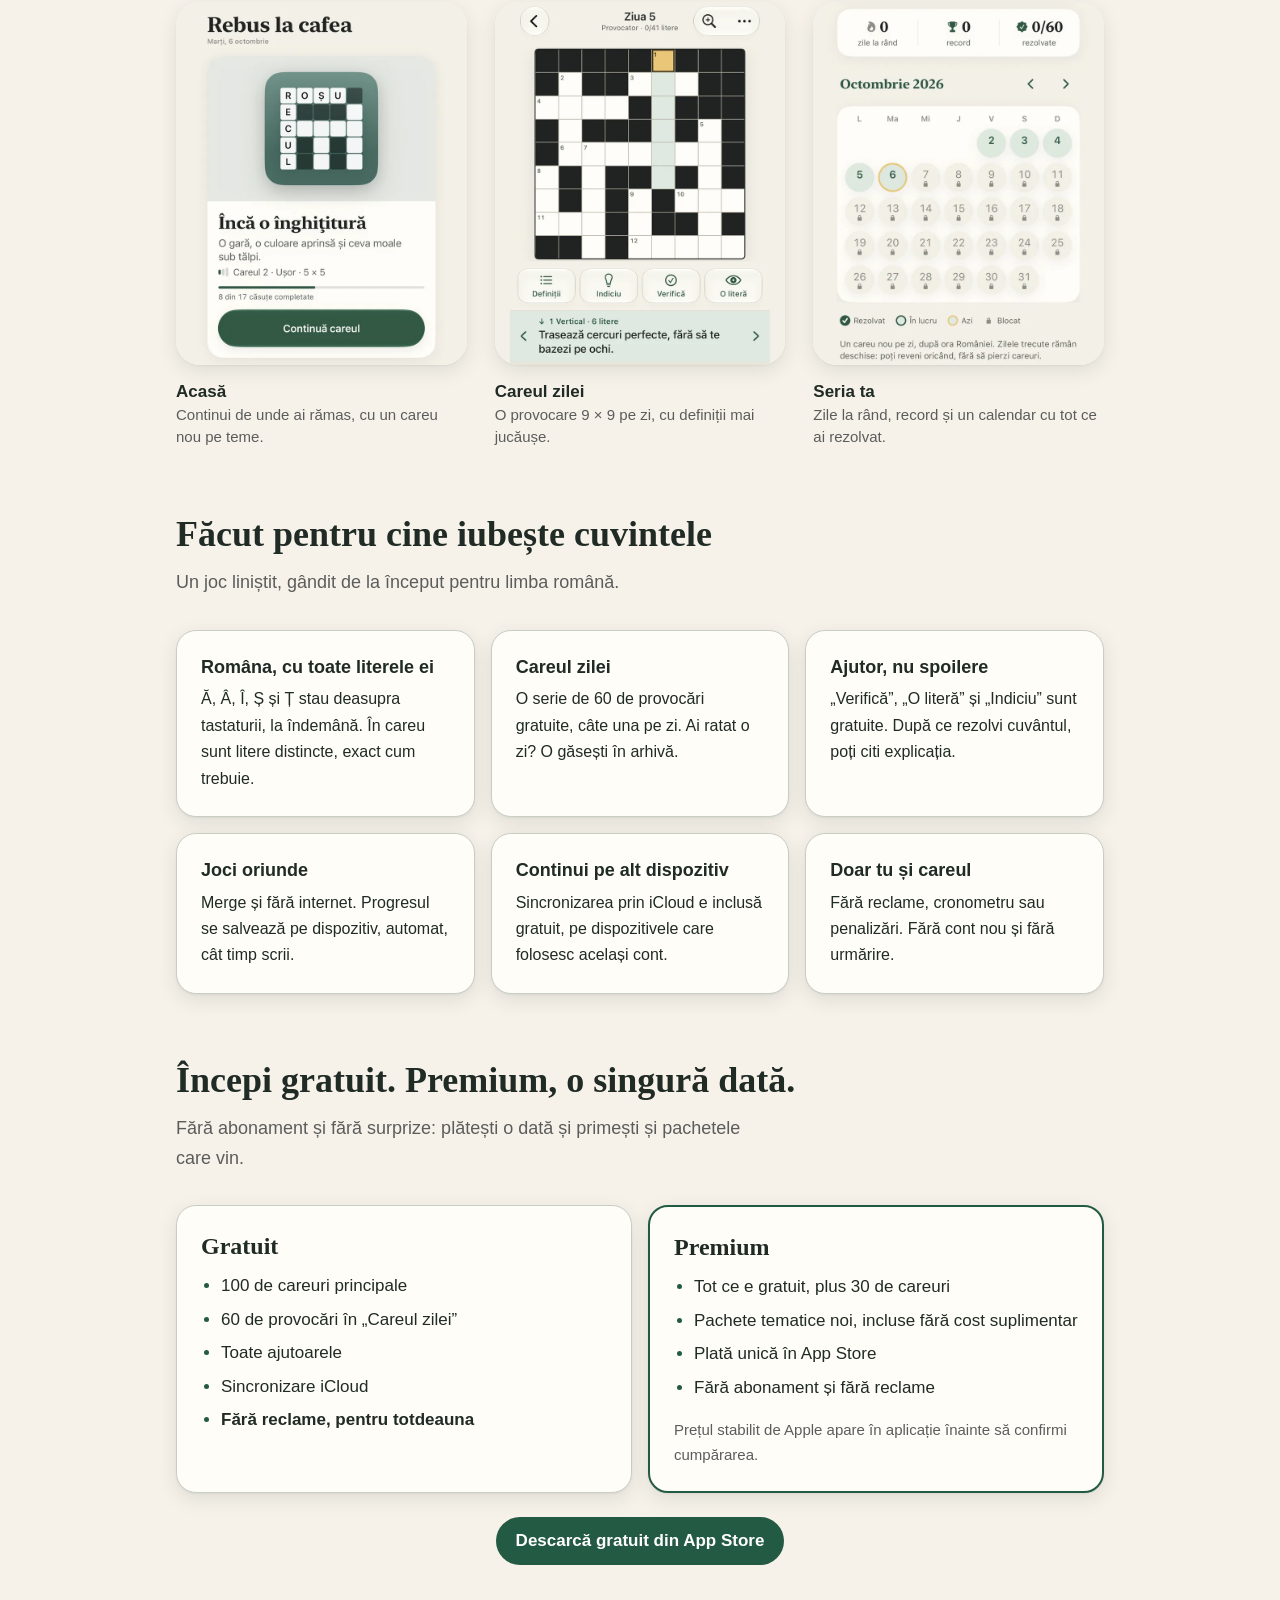
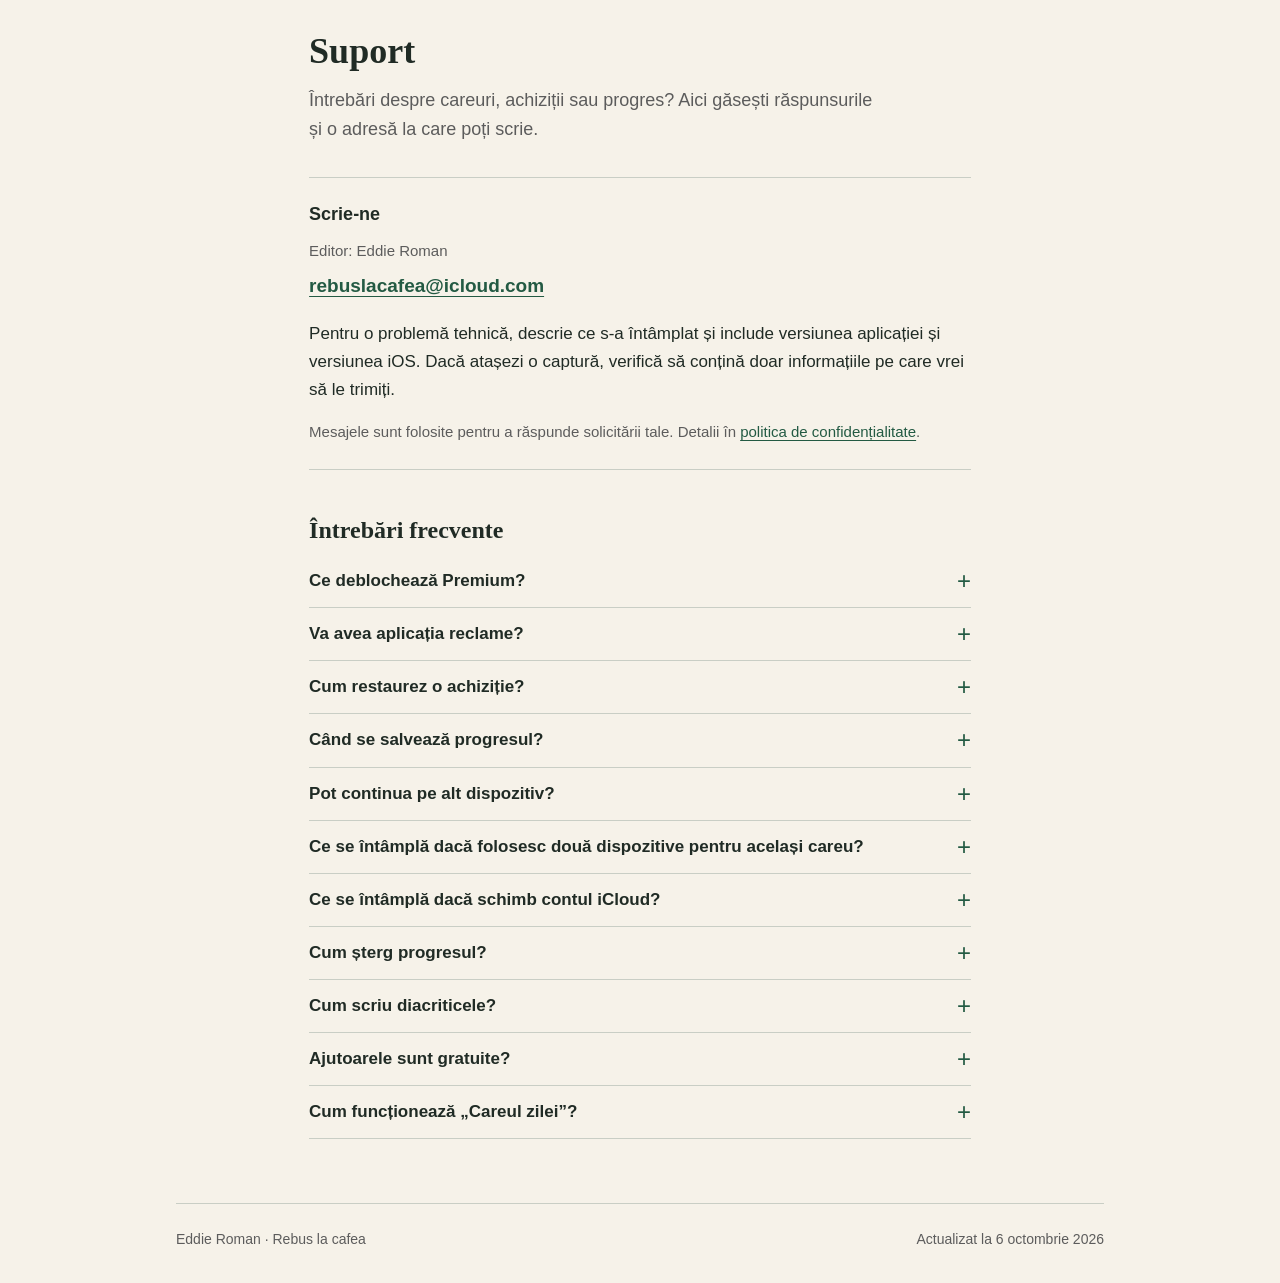
==== commit d257de32: "Tag App Store buttons with the site campaign Co-Authored-By: Claude Opus 5.5 <noreply@anthropic.com>" ====
--- a/index.html
+++ b/index.html
@@ -42,7 +42,7 @@
         <h1 id="hero-titlu">O pauză scurtă, un careu bun.</h1>
         <p class="lede">Careuri scrise în română, cu diacritice adevărate, indicii care te pun pe gânduri și o provocare nouă în fiecare zi. Fără reclame, fără cont, fără grabă.</p>
         <div class="cta-row">
-          <a class="badge" href="https://apps.apple.com/ro/app/id6819084037">Descarcă gratuit din App Store</a>
+          <a class="badge" href="https://apps.apple.com/ro/app/id6819084037?pt=129528005&amp;ct=site&amp;mt=8">Descarcă gratuit din App Store</a>
           <a class="button-link" href="#ecrane">Vezi cum arată</a>
         </div>
         <p class="meta cta-note">Pentru iPhone · Gratuit · <strong>Fără reclame, pentru totdeauna</strong></p>
@@ -147,7 +147,7 @@
         <article class="plan plan-featured">
           <h3>Premium</h3>
           <ul>
-            <li>Tot ce e gratuit, plus 40 de careuri</li>
+            <li>Tot ce e gratuit, plus 30 de careuri</li>
             <li>Pachete tematice noi, incluse fără cost suplimentar</li>
             <li>Plată unică în App Store</li>
             <li>Fără abonament și fără reclame</li>
@@ -155,7 +155,7 @@
           <p class="meta">Prețul stabilit de Apple apare în aplicație înainte să confirmi cumpărarea.</p>
         </article>
       </div>
-      <p class="plans-cta"><a class="badge" href="https://apps.apple.com/ro/app/id6819084037">Descarcă gratuit din App Store</a></p>
+      <p class="plans-cta"><a class="badge" href="https://apps.apple.com/ro/app/id6819084037?pt=129528005&amp;ct=site&amp;mt=8">Descarcă gratuit din App Store</a></p>
     </section>
 
     <section class="section frame support" id="suport" aria-labelledby="suport-titlu">
@@ -177,7 +177,7 @@
 
         <details>
           <summary>Ce deblochează Premium?</summary>
-          <p>Premium include 40 de careuri disponibile acum, printre care pachetul de toamnă „Strigoi și dovleci”. Pachetele tematice noi, adăugate periodic prin actualizările aplicației, sunt incluse fără cost suplimentar. Plătești o singură dată în App Store, fără abonament. Toate pachetele noi sunt incluse în aceeași achiziție și rămân în arhiva premium, accesibilă cumpărătorilor. Cele 100 de careuri gratuite rămân disponibile. Prețul furnizat de Apple este afișat în aplicație, înainte de confirmarea cumpărării.</p>
+          <p>Premium include 30 de careuri disponibile acum. Pachetele tematice noi, adăugate periodic prin actualizările aplicației, sunt incluse fără cost suplimentar. Plătești o singură dată în App Store, fără abonament. Toate pachetele noi sunt incluse în aceeași achiziție și rămân în arhiva premium, accesibilă cumpărătorilor. Cele 100 de careuri gratuite rămân disponibile. Prețul furnizat de Apple este afișat în aplicație, înainte de confirmarea cumpărării.</p>
         </details>
 
         <details>
@@ -227,7 +227,7 @@
 
         <details>
           <summary>Cum funcționează „Careul zilei”?</summary>
-          <p>Este o serie de 60 de provocări gratuite, separate de cele 140 de careuri principale (100 gratuite și 40 Premium). Seria începe din ziua în care deschizi prima dată aplicația și se deschide câte o provocare pe zi, după ora României. Zilele trecute rămân accesibile în arhivă, iar cele viitoare sunt blocate. După ziua 60, toate provocările rămân în arhivă, pentru a reveni oricând.</p>
+          <p>Este o serie de 60 de provocări gratuite, separate de cele 130 de careuri principale (100 gratuite și 30 Premium). Seria începe din ziua în care deschizi prima dată aplicația și se deschide câte o provocare pe zi, după ora României. Zilele trecute rămân accesibile în arhivă, iar cele viitoare sunt blocate. După ziua 60, toate provocările rămân în arhivă, pentru a reveni oricând.</p>
         </details>
       </div>
     </section>
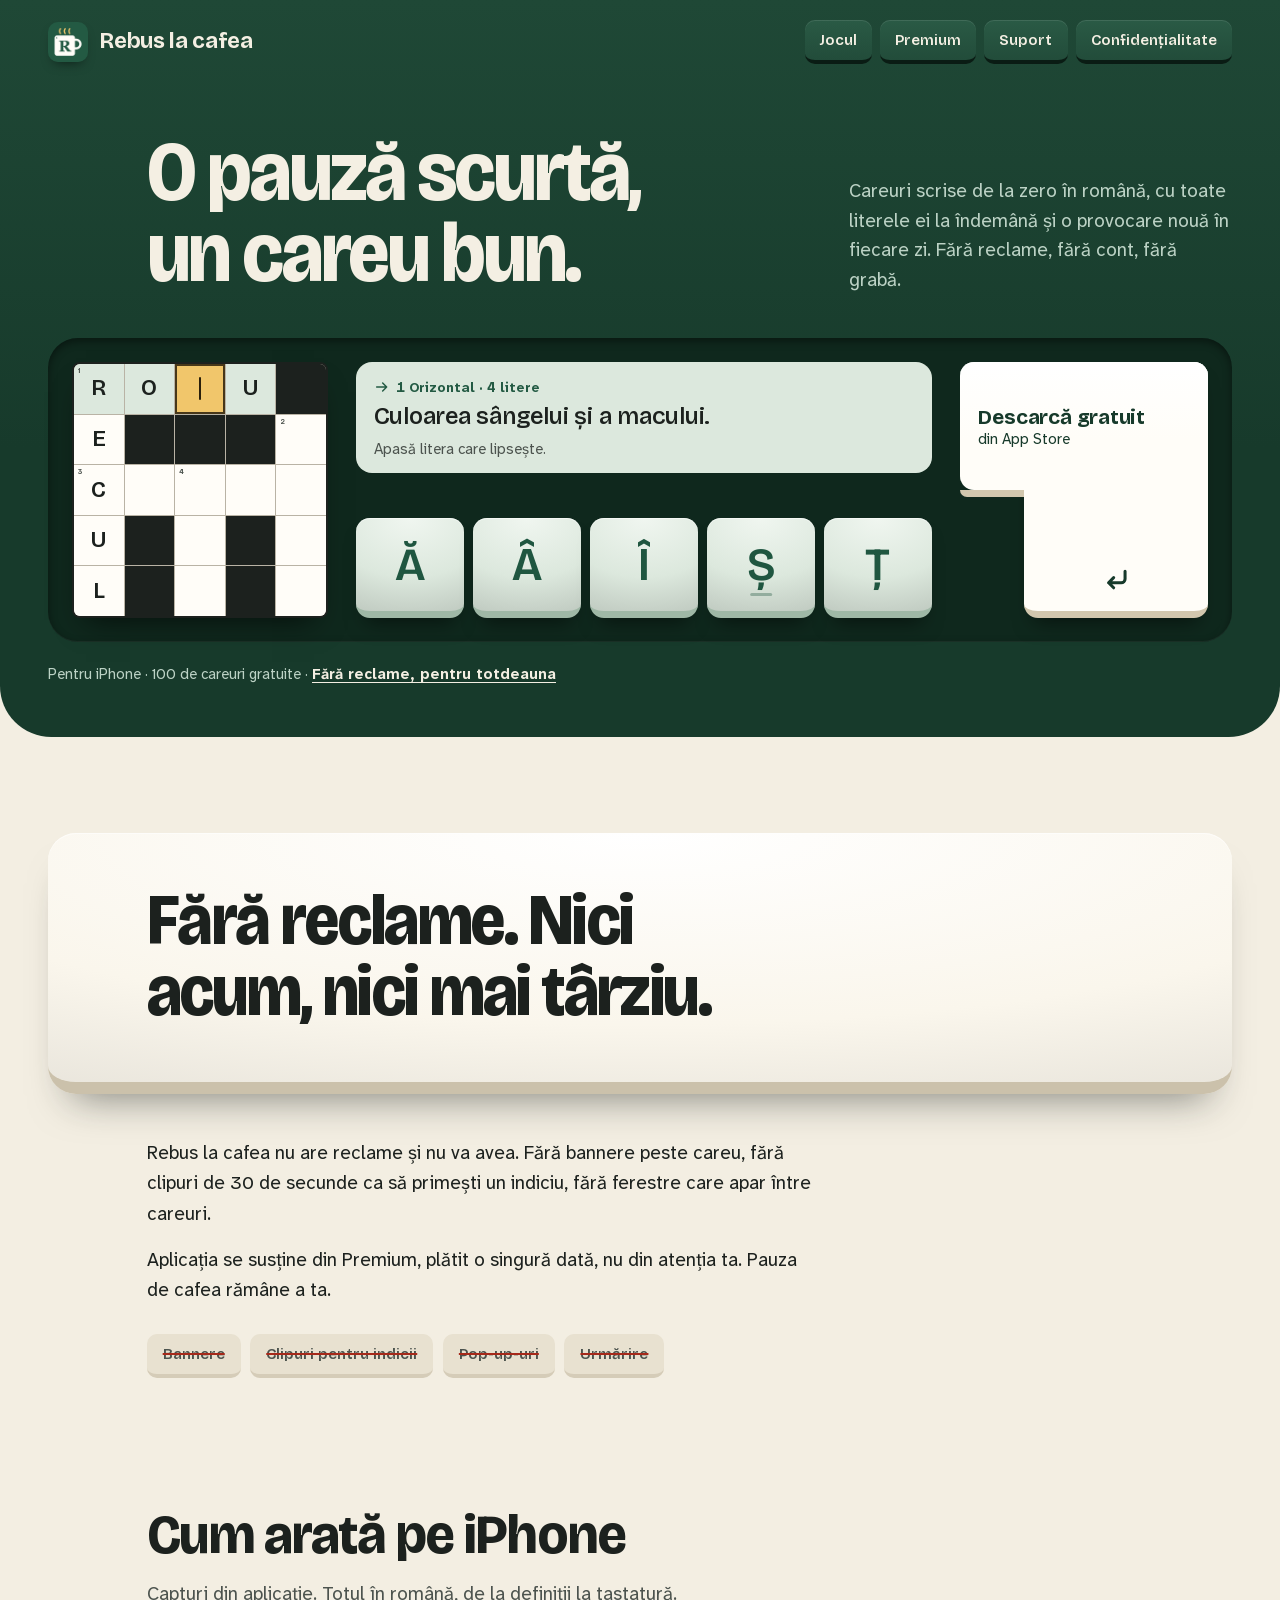
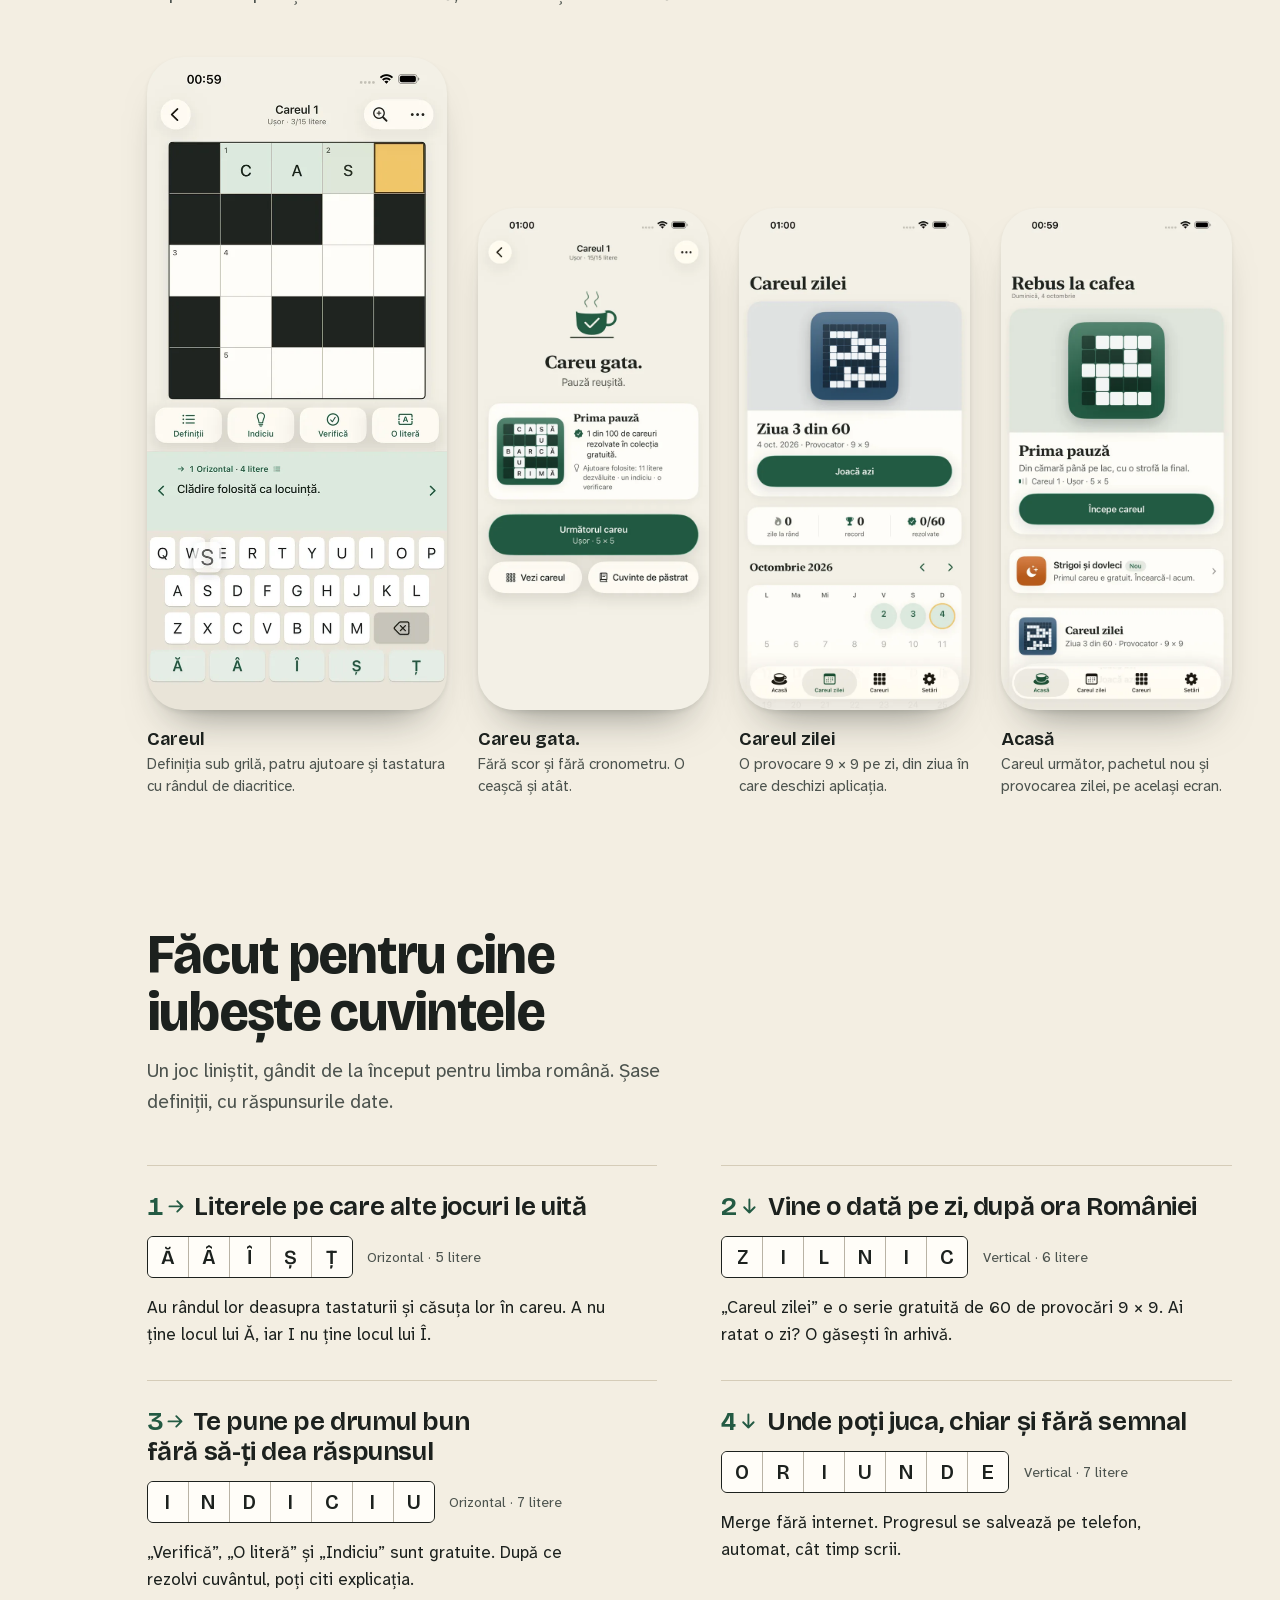
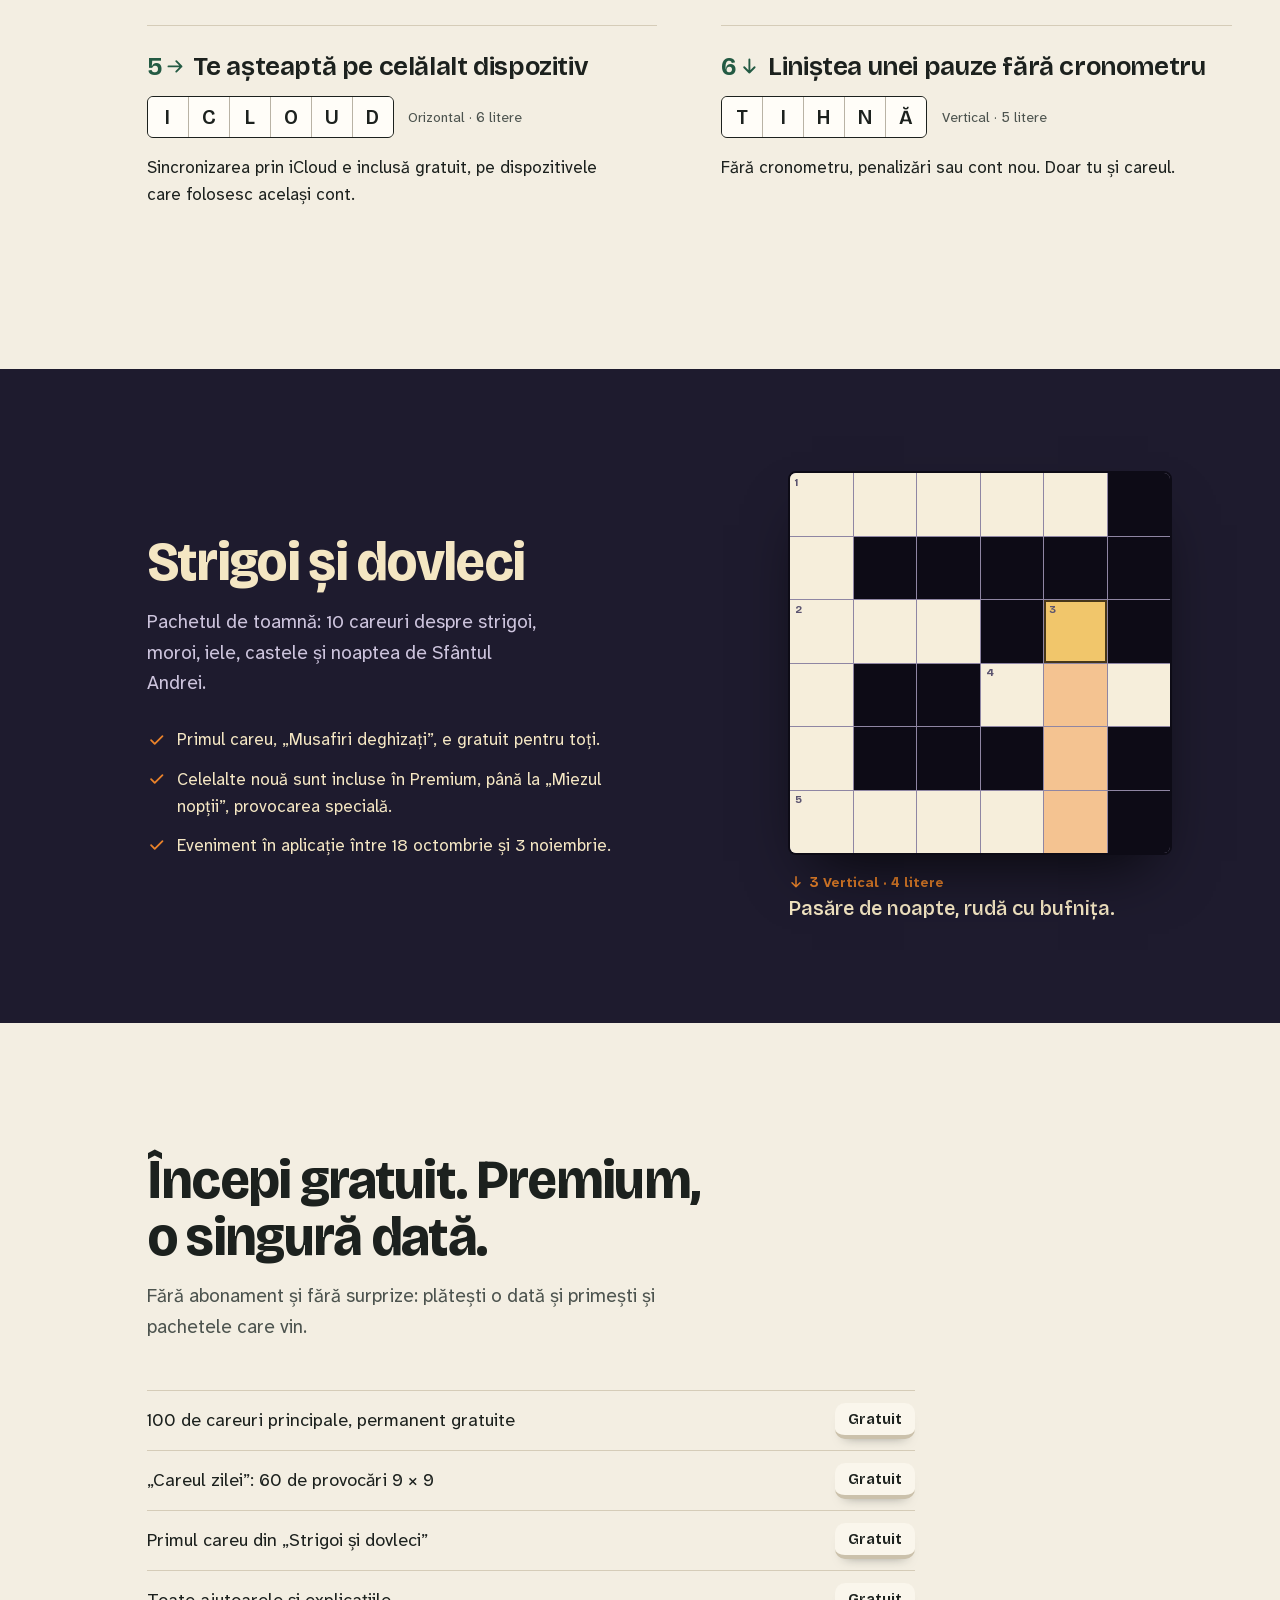
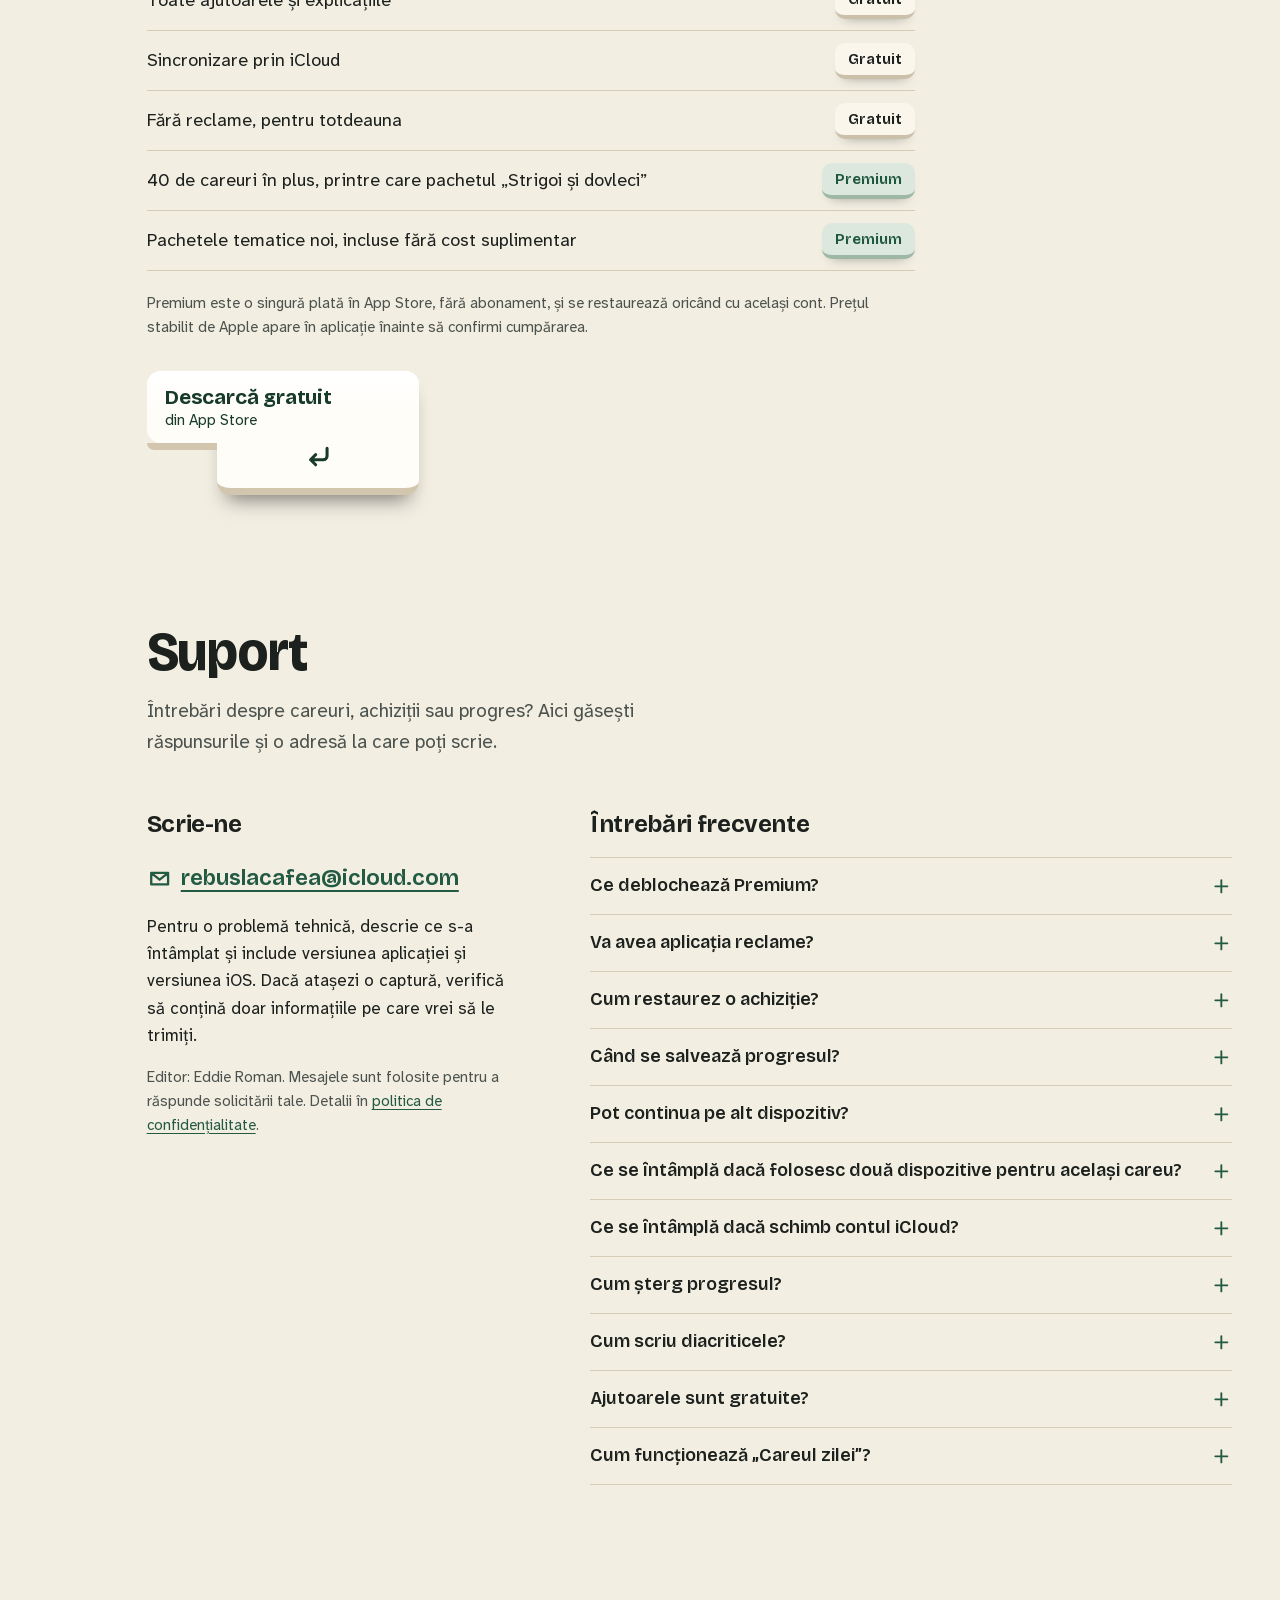
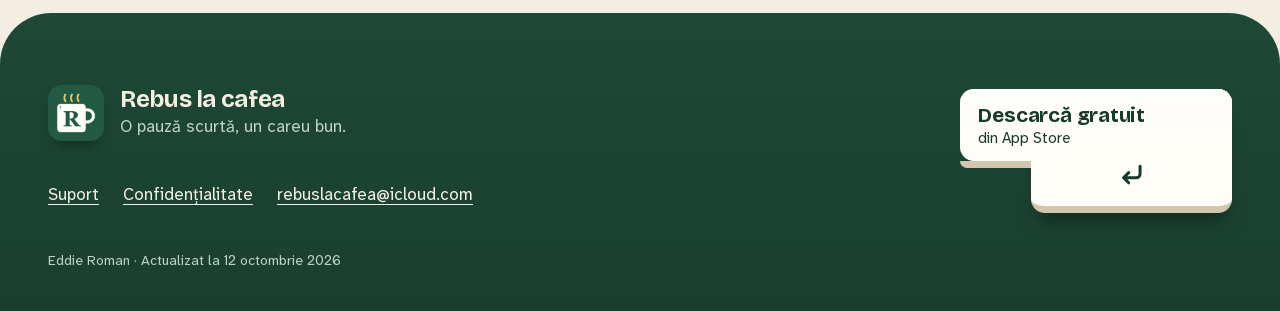
==== commit 41140efe: "Rebuild the site as the diacritic keyboard The home page becomes the app's crossword keyboard: a pla" ====
--- a/index.html
+++ b/index.html
@@ -3,9 +3,8 @@
 <head>
   <meta charset="utf-8">
   <meta name="viewport" content="width=device-width, initial-scale=1">
-  <meta name="description" content="Rebus la cafea: careuri românești pentru iPhone, cu diacritice adevărate, o provocare nouă în fiecare zi și 100 de careuri gratuite. Fără reclame, iar așa va rămâne. Fără cont, fără abonament.">
-  <meta name="theme-color" content="#f6f2e9" media="(prefers-color-scheme: light)">
-  <meta name="theme-color" content="#151d19" media="(prefers-color-scheme: dark)">
+  <meta name="description" content="Rebus la cafea: careuri românești pentru iPhone, cu Ă, Â, Î, Ș și Ț pe tastatură, o provocare nouă în fiecare zi și 100 de careuri gratuite. Fără reclame, iar așa va rămâne. Fără cont, fără abonament.">
+  <meta name="theme-color" content="#173a2b">
   <meta property="og:type" content="website">
   <meta property="og:locale" content="ro_RO">
   <meta property="og:site_name" content="Rebus la cafea">
@@ -21,221 +20,314 @@
   <link rel="canonical" href="https://eddiesr93.github.io/rebus-la-cafea-site/">
   <link rel="icon" href="img/favicon-32.png" sizes="32x32" type="image/png">
   <link rel="apple-touch-icon" href="img/apple-touch-icon.png">
+  <link rel="preload" href="fonts/bricolage-latin.woff2" as="font" type="font/woff2" crossorigin>
   <link rel="stylesheet" href="site.css">
 </head>
 <body>
   <a class="skip-link" href="#continut">Mergi la conținut</a>
-  <header class="site-header frame">
-    <a class="brand" href="./" aria-current="page"><img src="img/apple-touch-icon.png" alt="" width="36" height="36">Rebus la cafea</a>
-    <nav class="site-nav" aria-label="Navigație principală">
-      <a href="#joc">Jocul</a>
-      <a href="#premium">Premium</a>
-      <a href="#suport">Suport</a>
-      <a href="confidentialitate/">Confidențialitate</a>
-    </nav>
-  </header>
-
-  <main id="continut">
-    <section class="hero frame" aria-labelledby="hero-titlu">
-      <div class="hero-text">
-        <p class="eyebrow">Careuri românești pentru iPhone</p>
-        <h1 id="hero-titlu">O pauză scurtă, un careu bun.</h1>
-        <p class="lede">Careuri scrise în română, cu diacritice adevărate, indicii care te pun pe gânduri și o provocare nouă în fiecare zi. Fără reclame, fără cont, fără grabă.</p>
-        <div class="cta-row">
-          <a class="badge" href="https://apps.apple.com/ro/app/id6819084037?pt=129528005&amp;ct=site&amp;mt=8">Descarcă gratuit din App Store</a>
-          <a class="button-link" href="#ecrane">Vezi cum arată</a>
-        </div>
-        <p class="meta cta-note">Pentru iPhone · Gratuit · <strong>Fără reclame, pentru totdeauna</strong></p>
-      </div>
-
-      <figure class="hero-visual">
-        <img class="hero-main" src="img/joc.webp" alt="Careul 116 în lucru: FOAIE completat pe verticală și definiția „Plantă de cultură ale cărei boabe se adună în spic”." width="800" height="1117" fetchpriority="high">
-        <img class="float float-keys" src="img/diacritice.webp" alt="Rândul de taste Ă, Â, Î, Ș, Ț." width="720" height="101">
-        <img class="float float-stats" src="img/serie.webp" alt="Seria zilnică: zile la rând, record și 0 din 60 rezolvate." width="720" height="136">
+
+  <svg class="sprite" aria-hidden="true" focusable="false">
+    <symbol id="i-across" viewBox="0 0 24 24"><path d="M4 12h15M13 6l6 6-6 6"/></symbol>
+    <symbol id="i-down" viewBox="0 0 24 24"><path d="M12 4v15M6 13l6 6 6-6"/></symbol>
+    <symbol id="i-enter" viewBox="0 0 24 24"><path d="M19 5v6a3 3 0 0 1-3 3H6M10 10l-4 4 4 4"/></symbol>
+    <symbol id="i-check" viewBox="0 0 24 24"><path d="M5 12.5l4.5 4.5L19 7.5"/></symbol>
+    <symbol id="i-cross" viewBox="0 0 24 24"><path d="M7 7l10 10M17 7L7 17"/></symbol>
+    <symbol id="i-plus" viewBox="0 0 24 24"><path d="M12 5v14M5 12h14"/></symbol>
+    <symbol id="i-mail" viewBox="0 0 24 24"><path d="M4 6.5h16v11H4zM4.5 7l7.5 6 7.5-6"/></symbol>
+  </svg>
+
+  <div class="case case-top">
+    <header class="site-header frame">
+      <a class="brand" href="./" aria-current="page"><img src="img/apple-touch-icon.png" alt="" width="40" height="40">Rebus la cafea</a>
+      <nav class="fn-row" aria-label="Navigație principală">
+        <a class="fn" href="#joc">Jocul</a>
+        <a class="fn" href="#premium">Premium</a>
+        <a class="fn" href="#suport">Suport</a>
+        <a class="fn fn-wide" href="confidentialitate/">Confidențialitate</a>
+      </nav>
+    </header>
+
+    <main id="continut">
+      <section class="hero frame" aria-labelledby="hero-titlu">
+        <div class="hero-words">
+          <h1 id="hero-titlu">O pauză scurtă, un&nbsp;careu bun.</h1>
+          <p class="lede">Careuri scrise de la zero în română, cu toate literele ei la îndemână și o provocare nouă în fiecare zi. Fără reclame, fără cont, fără grabă.</p>
+        </div>
+
+        <div class="deck" role="group" aria-labelledby="demo-titlu">
+          <input class="key-input" type="radio" name="litera" id="k-a" value="Ă">
+          <input class="key-input" type="radio" name="litera" id="k-aa" value="Â">
+          <input class="key-input" type="radio" name="litera" id="k-i" value="Î">
+          <input class="key-input" type="radio" name="litera" id="k-s" value="Ș">
+          <input class="key-input" type="radio" name="litera" id="k-t" value="Ț">
+
+          <div class="board" role="img" aria-label="Careul „Încă o înghițitură”, 5 pe 5. Pe primul rând: R, O, o căsuță goală, U.">
+            <span class="cell r0 n" data-n="1">R</span><span class="cell r0">O</span><span class="cell r0 target"><span class="caret"></span><span class="try try-a">Ă</span><span class="try try-aa">Â</span><span class="try try-i">Î</span><span class="try try-s">Ș</span><span class="try try-t">Ț</span></span><span class="cell r0">U</span><span class="cell block r0"></span>
+            <span class="cell">E</span><span class="cell block"></span><span class="cell block"></span><span class="cell block"></span><span class="cell n" data-n="2"></span>
+            <span class="cell n" data-n="3">C</span><span class="cell"></span><span class="cell n" data-n="4"></span><span class="cell"></span><span class="cell"></span>
+            <span class="cell">U</span><span class="cell block"></span><span class="cell"></span><span class="cell block"></span><span class="cell"></span>
+            <span class="cell">L</span><span class="cell block"></span><span class="cell"></span><span class="cell block"></span><span class="cell"></span>
+          </div>
+
+          <div class="clue">
+            <p class="clue-dir" id="demo-titlu"><svg class="icon" aria-hidden="true"><use href="#i-across"/></svg>1 Orizontal · 4 litere</p>
+            <p class="clue-text">Culoarea sângelui și a macului.</p>
+            <p class="fb fb-none">Apasă litera care lipsește.</p>
+            <p class="fb fb-a"><svg class="icon" aria-hidden="true"><use href="#i-cross"/></svg>„ROĂU”? Nu există. Mai încearcă.</p>
+            <p class="fb fb-aa"><svg class="icon" aria-hidden="true"><use href="#i-cross"/></svg>„ROÂU”? Nici așa. Mai încearcă.</p>
+            <p class="fb fb-i"><svg class="icon" aria-hidden="true"><use href="#i-cross"/></svg>„ROÎU”? Aproape poetic, dar nu.</p>
+            <p class="fb fb-t"><svg class="icon" aria-hidden="true"><use href="#i-cross"/></svg>„ROȚU” sună a roată, nu a culoare.</p>
+            <p class="fb fb-s"><svg class="icon" aria-hidden="true"><use href="#i-check"/></svg>ROȘU. Aici Ș are căsuța lui, nu e un S cu pretenții.</p>
+          </div>
+
+          <div class="keys">
+            <label class="key key-dia" for="k-a"><span class="cap">Ă</span></label>
+            <label class="key key-dia" for="k-aa"><span class="cap">Â</span></label>
+            <label class="key key-dia" for="k-i"><span class="cap">Î</span></label>
+            <label class="key key-dia key-home" for="k-s"><span class="cap">Ș</span></label>
+            <label class="key key-dia" for="k-t"><span class="cap">Ț</span></label>
+          </div>
+
+          <a class="key-iso hero-enter" href="https://apps.apple.com/ro/app/id6819084037?pt=129528005&amp;ct=site&amp;mt=8"><span class="iso-top"><span class="enter-text"><strong>Descarcă gratuit</strong> din App Store</span><svg class="icon enter-icon iso-icon-inline" aria-hidden="true"><use href="#i-enter"/></svg></span><span class="iso-stem" aria-hidden="true"><svg class="icon enter-icon"><use href="#i-enter"/></svg></span></a>
+        </div>
+
+        <p class="hero-note">Pentru iPhone · 100 de careuri gratuite · <a href="#fara-reclame">Fără reclame, pentru totdeauna</a></p>
+      </section>
+    </main>
+  </div>
+
+  <div class="paper">
+    <section class="promise frame" id="fara-reclame" aria-labelledby="promisiune-titlu">
+      <div class="spacebar">
+        <h2 id="promisiune-titlu">Fără reclame. Nici acum, nici mai târziu.</h2>
+      </div>
+      <div class="promise-body rail">
+        <p>Rebus la cafea nu are reclame și nu va avea. Fără bannere peste careu, fără clipuri de 30 de secunde ca să primești un indiciu, fără ferestre care apar între careuri.</p>
+        <p>Aplicația se susține din Premium, plătit o singură dată, nu din atenția ta. Pauza de cafea rămâne a ta.</p>
+        <ul class="mods" aria-label="Ce nu există în aplicație">
+          <li>Bannere</li>
+          <li>Clipuri pentru indicii</li>
+          <li>Pop-up-uri</li>
+          <li>Urmărire</li>
+        </ul>
+      </div>
+    </section>
+
+    <section class="screens frame" id="ecrane" aria-labelledby="ecrane-titlu">
+      <div class="section-head rail">
+        <h2 id="ecrane-titlu">Cum arată pe iPhone</h2>
+        <p>Capturi din aplicație. Totul în română, de la definiții la tastatură.</p>
+      </div>
+      <div class="shots">
+        <figure class="shot shot-lead">
+          <picture>
+            <source srcset="img/ecran-03-game-typing-dark.webp" media="(prefers-color-scheme: dark)">
+            <img src="img/ecran-03-game-typing.webp" alt="Careul 1 în lucru: CAS completat pe orizontală, definiția „Clădire folosită ca locuință” și tastatura cu rândul Ă, Â, Î, Ș, Ț." width="600" height="1304" loading="lazy">
+          </picture>
+          <figcaption><strong>Careul</strong> Definiția sub grilă, patru ajutoare și tastatura cu rândul de diacritice.</figcaption>
+        </figure>
+        <figure class="shot">
+          <picture>
+            <source srcset="img/ecran-08-completion-dark.webp" media="(prefers-color-scheme: dark)">
+            <img src="img/ecran-08-completion.webp" alt="Ecranul de final „Careu gata. Pauză reușită.” cu ceașca de cafea și rezumatul careului „Prima pauză”." width="600" height="1304" loading="lazy">
+          </picture>
+          <figcaption><strong>Careu gata.</strong> Fără scor și fără cronometru. O ceașcă și atât.</figcaption>
+        </figure>
+        <figure class="shot">
+          <picture>
+            <source srcset="img/ecran-11-daily-dark.webp" media="(prefers-color-scheme: dark)">
+            <img src="img/ecran-11-daily.webp" alt="Ecranul „Careul zilei”: Ziua 3 din 60, provocare 9&nbsp;×&nbsp;9, seria zilnică și calendarul lunii octombrie." width="600" height="1304" loading="lazy">
+          </picture>
+          <figcaption><strong>Careul zilei</strong> O provocare 9&nbsp;×&nbsp;9 pe zi, din ziua în care deschizi aplicația.</figcaption>
+        </figure>
+        <figure class="shot">
+          <picture>
+            <source srcset="img/ecran-01-home-dark.webp" media="(prefers-color-scheme: dark)">
+            <img src="img/ecran-01-home.webp" alt="Ecranul Acasă: careul „Prima pauză” cu butonul „Începe careul”, pachetul „Strigoi și dovleci” și Careul zilei, ziua 3 din 60." width="600" height="1304" loading="lazy">
+          </picture>
+          <figcaption><strong>Acasă</strong> Careul următor, pachetul nou și provocarea zilei, pe același ecran.</figcaption>
+        </figure>
+      </div>
+    </section>
+
+    <section class="clues frame" id="joc" aria-labelledby="joc-titlu">
+      <div class="section-head rail">
+        <h2 id="joc-titlu">Făcut pentru cine iubește cuvintele</h2>
+        <p>Un joc liniștit, gândit de la început pentru limba română. Șase definiții, cu răspunsurile date.</p>
+      </div>
+      <ol class="clue-list rail">
+        <li>
+          <h3><span class="idx">1<svg class="icon" aria-hidden="true"><use href="#i-across"/></svg></span>Literele pe care alte jocuri le uită</h3>
+          <p class="answer-row"><span class="answer" role="img" aria-label="Răspuns: Ă, Â, Î, Ș, Ț"><span>Ă</span><span>Â</span><span>Î</span><span>Ș</span><span>Ț</span></span><span class="len">Orizontal · 5 litere</span></p>
+          <p>Au rândul lor deasupra tastaturii și căsuța lor în careu. A nu ține locul lui Ă, iar I nu ține locul lui Î.</p>
+        </li>
+        <li>
+          <h3><span class="idx">2<svg class="icon" aria-hidden="true"><use href="#i-down"/></svg></span>Vine o dată pe zi, după ora României</h3>
+          <p class="answer-row"><span class="answer" role="img" aria-label="Răspuns: zilnic"><span>Z</span><span>I</span><span>L</span><span>N</span><span>I</span><span>C</span></span><span class="len">Vertical · 6 litere</span></p>
+          <p>„Careul zilei” e o serie gratuită de 60 de provocări 9&nbsp;×&nbsp;9. Ai ratat o zi? O găsești în arhivă.</p>
+        </li>
+        <li>
+          <h3><span class="idx">3<svg class="icon" aria-hidden="true"><use href="#i-across"/></svg></span>Te pune pe drumul bun fără să-ți dea răspunsul</h3>
+          <p class="answer-row"><span class="answer" role="img" aria-label="Răspuns: indiciu"><span>I</span><span>N</span><span>D</span><span>I</span><span>C</span><span>I</span><span>U</span></span><span class="len">Orizontal · 7 litere</span></p>
+          <p>„Verifică”, „O literă” și „Indiciu” sunt gratuite. După ce rezolvi cuvântul, poți citi explicația.</p>
+        </li>
+        <li>
+          <h3><span class="idx">4<svg class="icon" aria-hidden="true"><use href="#i-down"/></svg></span>Unde poți juca, chiar și fără semnal</h3>
+          <p class="answer-row"><span class="answer" role="img" aria-label="Răspuns: oriunde"><span>O</span><span>R</span><span>I</span><span>U</span><span>N</span><span>D</span><span>E</span></span><span class="len">Vertical · 7 litere</span></p>
+          <p>Merge fără internet. Progresul se salvează pe telefon, automat, cât timp scrii.</p>
+        </li>
+        <li>
+          <h3><span class="idx">5<svg class="icon" aria-hidden="true"><use href="#i-across"/></svg></span>Te așteaptă pe celălalt dispozitiv</h3>
+          <p class="answer-row"><span class="answer" role="img" aria-label="Răspuns: iCloud"><span>I</span><span>C</span><span>L</span><span>O</span><span>U</span><span>D</span></span><span class="len">Orizontal · 6 litere</span></p>
+          <p>Sincronizarea prin iCloud e inclusă gratuit, pe dispozitivele care folosesc același cont.</p>
+        </li>
+        <li>
+          <h3><span class="idx">6<svg class="icon" aria-hidden="true"><use href="#i-down"/></svg></span>Liniștea unei pauze fără cronometru</h3>
+          <p class="answer-row"><span class="answer" role="img" aria-label="Răspuns: tihnă"><span>T</span><span>I</span><span>H</span><span>N</span><span>Ă</span></span><span class="len">Vertical · 5 litere</span></p>
+          <p>Fără cronometru, penalizări sau cont nou. Doar tu și careul.</p>
+        </li>
+      </ol>
+    </section>
+  </div>
+
+  <!-- Secțiune temporară: „Strigoi și dovleci”. Se scoate după evenimentul din 3 noiembrie 2026. -->
+  <section class="night" id="strigoi" aria-labelledby="strigoi-titlu">
+    <div class="frame night-inner">
+      <div class="night-words rail">
+        <h2 id="strigoi-titlu">Strigoi și dovleci</h2>
+        <p class="night-lede">Pachetul de toamnă: 10 careuri despre strigoi, moroi, iele, castele și noaptea de Sfântul Andrei.</p>
+        <ul class="night-facts">
+          <li><svg class="icon" aria-hidden="true"><use href="#i-check"/></svg>Primul careu, „Musafiri deghizați”, e gratuit pentru toți.</li>
+          <li><svg class="icon" aria-hidden="true"><use href="#i-check"/></svg>Celelalte nouă sunt incluse în Premium, până la „Miezul nopții”, provocarea specială.</li>
+          <li><svg class="icon" aria-hidden="true"><use href="#i-check"/></svg>Eveniment în aplicație între 18 octombrie și 3 noiembrie.</li>
+        </ul>
+      </div>
+      <figure class="night-grid">
+        <div class="board board-night" role="img" aria-label="Grila 6 pe 6 a careului „Musafiri deghizați”, cu un cuvânt vertical de 4 litere evidențiat.">
+          <span class="cell n" data-n="1"></span><span class="cell"></span><span class="cell"></span><span class="cell"></span><span class="cell"></span><span class="cell block"></span>
+          <span class="cell"></span><span class="cell block"></span><span class="cell block"></span><span class="cell block"></span><span class="cell block"></span><span class="cell block"></span>
+          <span class="cell n" data-n="2"></span><span class="cell"></span><span class="cell"></span><span class="cell block"></span><span class="cell n on head" data-n="3"></span><span class="cell block"></span>
+          <span class="cell"></span><span class="cell block"></span><span class="cell block"></span><span class="cell n" data-n="4"></span><span class="cell on"></span><span class="cell"></span>
+          <span class="cell"></span><span class="cell block"></span><span class="cell block"></span><span class="cell block"></span><span class="cell on"></span><span class="cell block"></span>
+          <span class="cell n" data-n="5"></span><span class="cell"></span><span class="cell"></span><span class="cell"></span><span class="cell on"></span><span class="cell block"></span>
+        </div>
+        <figcaption><span class="clue-dir"><svg class="icon" aria-hidden="true"><use href="#i-down"/></svg>3 Vertical · 4 litere</span> Pasăre de noapte, rudă cu bufnița.</figcaption>
       </figure>
-    </section>
-
-    <section class="stats frame" aria-label="Pe scurt">
-      <p><strong>100</strong> careuri gratuite</p>
-      <p><strong>60</strong> de provocări zilnice</p>
-      <p><a class="stat-link" href="#fara-reclame"><strong>0</strong> reclame, niciodată</a></p>
-    </section>
-
-    <section class="promise frame" id="fara-reclame" aria-labelledby="promisiune-titlu">
-      <p class="eyebrow">Promisiunea noastră</p>
-      <h2 id="promisiune-titlu">Fără reclame. Nici acum, nici mai târziu.</h2>
-      <p>Rebus la cafea nu are reclame și nu va avea. Fără bannere peste careu, fără clipuri de 30 de secunde ca să primești un indiciu, fără ferestre care apar între careuri.</p>
-      <p>Aplicația se susține din Premium, plătit o singură dată, nu din atenția ta. Pauza de cafea rămâne a ta.</p>
-      <ul class="promise-list">
-        <li>Fără bannere</li>
-        <li>Fără clipuri pentru indicii</li>
-        <li>Fără pop-up-uri</li>
-        <li>Fără urmărire</li>
+    </div>
+  </section>
+
+  <div class="paper">
+    <section class="premium frame" id="premium" aria-labelledby="premium-titlu">
+      <div class="section-head rail">
+        <h2 id="premium-titlu">Începi gratuit. Premium, o singură dată.</h2>
+        <p>Fără abonament și fără surprize: plătești o dată și primești și pachetele care vin.</p>
+      </div>
+      <ul class="ledger rail" aria-label="Ce primești">
+        <li><span>100 de careuri principale, permanent gratuite</span><span class="tag">Gratuit</span></li>
+        <li><span>„Careul zilei”: 60 de provocări 9&nbsp;×&nbsp;9</span><span class="tag">Gratuit</span></li>
+        <li><span>Primul careu din „Strigoi și dovleci”</span><span class="tag">Gratuit</span></li>
+        <li><span>Toate ajutoarele și explicațiile</span><span class="tag">Gratuit</span></li>
+        <li><span>Sincronizare prin iCloud</span><span class="tag">Gratuit</span></li>
+        <li><span>Fără reclame, pentru totdeauna</span><span class="tag">Gratuit</span></li>
+        <li><span>40 de careuri în plus, printre care pachetul „Strigoi și dovleci”</span><span class="tag tag-premium">Premium</span></li>
+        <li><span>Pachetele tematice noi, incluse fără cost suplimentar</span><span class="tag tag-premium">Premium</span></li>
       </ul>
-    </section>
-
-    <section class="section frame" id="ecrane" aria-labelledby="ecrane-titlu">
-      <h2 id="ecrane-titlu">Cum arată</h2>
-      <p class="section-lede">Capturi de pe iPhone. Totul în română, de la definiții la tastatură.</p>
-      <div class="gallery">
-        <figure class="card">
-          <div class="card-media">
-            <img src="img/acasa.webp" alt="Ecranul Acasă: careul „Încă o înghițitură”, 8 din 17 căsuțe completate." width="720" height="900" loading="lazy">
-          </div>
-          <figcaption><strong>Acasă</strong> Continui de unde ai rămas, cu un careu nou pe teme.</figcaption>
-        </figure>
-        <figure class="card">
-          <div class="card-media">
-            <img src="img/zilei.webp" alt="Careul zilei, ziua 5: grilă 9 × 9 și definiția „Trasează cercuri perfecte, fără să te bazezi pe ochi”." width="720" height="900" loading="lazy">
-          </div>
-          <figcaption><strong>Careul zilei</strong> O provocare 9 × 9 pe zi, cu definiții mai jucăușe.</figcaption>
-        </figure>
-        <figure class="card">
-          <div class="card-media">
-            <img src="img/calendar.webp" alt="Calendarul seriei zilnice pentru octombrie 2026." width="720" height="900" loading="lazy">
-          </div>
-          <figcaption><strong>Seria ta</strong> Zile la rând, record și un calendar cu tot ce ai rezolvat.</figcaption>
-        </figure>
-      </div>
-    </section>
-
-    <section class="section frame" id="joc" aria-labelledby="joc-titlu">
-      <h2 id="joc-titlu">Făcut pentru cine iubește cuvintele</h2>
-      <p class="section-lede">Un joc liniștit, gândit de la început pentru limba română.</p>
-      <ul class="features">
-        <li>
-          <h3>Româna, cu toate literele ei</h3>
-          <p>Ă, Â, Î, Ș și Ț stau deasupra tastaturii, la îndemână. În careu sunt litere distincte, exact cum trebuie.</p>
-        </li>
-        <li>
-          <h3>Careul zilei</h3>
-          <p>O serie de 60 de provocări gratuite, câte una pe zi. Ai ratat o zi? O găsești în arhivă.</p>
-        </li>
-        <li>
-          <h3>Ajutor, nu spoilere</h3>
-          <p>„Verifică”, „O literă” și „Indiciu” sunt gratuite. După ce rezolvi cuvântul, poți citi explicația.</p>
-        </li>
-        <li>
-          <h3>Joci oriunde</h3>
-          <p>Merge și fără internet. Progresul se salvează pe dispozitiv, automat, cât timp scrii.</p>
-        </li>
-        <li>
-          <h3>Continui pe alt dispozitiv</h3>
-          <p>Sincronizarea prin iCloud e inclusă gratuit, pe dispozitivele care folosesc același cont.</p>
-        </li>
-        <li>
-          <h3>Doar tu și careul</h3>
-          <p>Fără reclame, cronometru sau penalizări. Fără cont nou și fără urmărire.</p>
-        </li>
-      </ul>
-    </section>
-
-    <section class="section frame" id="premium" aria-labelledby="premium-titlu">
-      <h2 id="premium-titlu">Începi gratuit. Premium, o singură dată.</h2>
-      <p class="section-lede">Fără abonament și fără surprize: plătești o dată și primești și pachetele care vin.</p>
-      <div class="plans">
-        <article class="plan">
-          <h3>Gratuit</h3>
-          <ul>
-            <li>100 de careuri principale</li>
-            <li>60 de provocări în „Careul zilei”</li>
-            <li>Toate ajutoarele</li>
-            <li>Sincronizare iCloud</li>
-            <li><strong>Fără reclame, pentru totdeauna</strong></li>
-          </ul>
-        </article>
-        <article class="plan plan-featured">
-          <h3>Premium</h3>
-          <ul>
-            <li>Tot ce e gratuit, plus 30 de careuri</li>
-            <li>Pachete tematice noi, incluse fără cost suplimentar</li>
-            <li>Plată unică în App Store</li>
-            <li>Fără abonament și fără reclame</li>
-          </ul>
-          <p class="meta">Prețul stabilit de Apple apare în aplicație înainte să confirmi cumpărarea.</p>
-        </article>
-      </div>
-      <p class="plans-cta"><a class="badge" href="https://apps.apple.com/ro/app/id6819084037?pt=129528005&amp;ct=site&amp;mt=8">Descarcă gratuit din App Store</a></p>
-    </section>
-
-    <section class="section frame support" id="suport" aria-labelledby="suport-titlu">
-      <h2 id="suport-titlu">Suport</h2>
-      <p class="section-lede">Întrebări despre careuri, achiziții sau progres? Aici găsești răspunsurile și o adresă la care poți scrie.</p>
-
-      <div class="contact" aria-labelledby="contact-titlu">
-        <h3 id="contact-titlu">Scrie-ne</h3>
-        <address>
-          <span class="meta">Editor: Eddie Roman</span>
-          <a class="email-link" href="mailto:rebuslacafea@icloud.com">rebuslacafea@icloud.com</a>
-        </address>
-        <p>Pentru o problemă tehnică, descrie ce s-a întâmplat și include versiunea aplicației și versiunea iOS. Dacă atașezi o captură, verifică să conțină doar informațiile pe care vrei să le trimiți.</p>
-        <p class="meta">Mesajele sunt folosite pentru a răspunde solicitării tale. Detalii în <a href="confidentialitate/#mesaje-suport">politica de confidențialitate</a>.</p>
-      </div>
-
-      <div class="faq" aria-labelledby="intrebari-titlu">
-        <h3 id="intrebari-titlu">Întrebări frecvente</h3>
-
-        <details>
-          <summary>Ce deblochează Premium?</summary>
-          <p>Premium include 30 de careuri disponibile acum. Pachetele tematice noi, adăugate periodic prin actualizările aplicației, sunt incluse fără cost suplimentar. Plătești o singură dată în App Store, fără abonament. Toate pachetele noi sunt incluse în aceeași achiziție și rămân în arhiva premium, accesibilă cumpărătorilor. Cele 100 de careuri gratuite rămân disponibile. Prețul furnizat de Apple este afișat în aplicație, înainte de confirmarea cumpărării.</p>
-        </details>
-
-        <details>
-          <summary>Va avea aplicația reclame?</summary>
-          <p>Nu. Rebus la cafea nu are reclame și nu va avea, nici în careurile gratuite, nici în Premium. Nu există bannere, clipuri pentru indicii sau ferestre între careuri. Aplicația se susține din achiziția unică Premium.</p>
-        </details>
-
-        <details>
-          <summary>Cum restaurez o achiziție?</summary>
-          <p>În Setări, apasă „Restaurează achizițiile”, folosind același cont App Store cu care ai cumpărat Premium. Restaurarea necesită o conexiune la internet. Dacă accesul nu apare, verifică acel cont și încearcă din nou. <a href="https://support.apple.com/en-gb/108096">Apple explică și pașii de restaurare</a>.</p>
-        </details>
-
-        <details>
-          <summary>Când se salvează progresul?</summary>
-          <p>Progresul se păstrează local pe dispozitiv, inclusiv offline. Scrierea se face după o scurtă pauză la tastare și când părăsești careul sau treci aplicația în fundal. Dacă apare un mesaj că salvarea nu a reușit, verifică spațiul liber și reîncearcă înainte să închizi aplicația. Sincronizarea iCloud se încearcă separat și depinde de conexiune, cont și condițiile sistemului.</p>
-        </details>
-
-        <details>
-          <summary>Pot continua pe alt dispozitiv?</summary>
-          <p>Da, prin iCloud, pe dispozitivele care folosesc același cont. Sincronizarea progresului este activată implicit și este disponibilă atât pentru gratuit, cât și pentru Premium. O poți opri din Setări sau poți cere o încercare prin „Sincronizează acum”. Actualizarea nu este garantată imediat. Se sincronizează progresul, selecția din fiecare careu și istoricul rezolvărilor; tema, vibrațiile și alegerea careului afișat rămân locale. „Restaurează achizițiile” recuperează separat accesul Premium prin contul App Store.</p>
-        </details>
-
-        <details>
-          <summary>Ce se întâmplă dacă folosesc două dispozitive pentru același careu?</summary>
-          <p>Aplicația păstrează o salvare întreagă după reguli stabile. O finalizare are prioritate, cu excepția unei reluări sau resetări explicite. Literele din salvări diferite nu se combină. Așteaptă reușita sincronizării înainte să continui pe celălalt dispozitiv.</p>
-        </details>
-
-        <details>
-          <summary>Ce se întâmplă dacă schimb contul iCloud?</summary>
-          <p>Sincronizarea se suspendă până când confirmi folosirea noului cont. Confirmarea permite trimiterea progresului local către acel cont. Transferul nu se face automat.</p>
-        </details>
-
-        <details>
-          <summary>Cum șterg progresul?</summary>
-          <p>În Setări, „Resetează tot progresul” golește imediat literele și statisticile locale. Resetarea se aplică celorlalte dispozitive după sincronizare, inclusiv după reactivarea ei. Cu sincronizarea oprită, copia iCloud nu se modifică imediat. Oprirea sincronizării sau ștergerea aplicației nu șterge copia iCloud existentă. Confirmarea resetării este necesară, iar achizițiile sunt păstrate.</p>
-        </details>
-
-        <details>
-          <summary>Cum scriu diacriticele?</summary>
-          <p>Folosește rândul Ă, Â, Î, Ș și Ț de deasupra tastaturii iPhone-ului. Acestea sunt litere distincte în careuri: A nu înlocuiește Ă sau Â, iar I nu înlocuiește Î. O literă ocupă o singură căsuță.</p>
-        </details>
-
-        <details>
-          <summary>Ajutoarele sunt gratuite?</summary>
-          <p>Da. „Verifică” marchează literele greșite, iar „O literă” completează o căsuță. „Indiciu” oferă o direcție de gândire fără să completeze litere; după rezolvarea cuvântului poți citi explicația. Ajutoarele sunt disponibile gratuit în colecțiile gratuite și în cele deblocate prin cumpărare.</p>
-        </details>
-
-        <details>
-          <summary>Cum funcționează „Careul zilei”?</summary>
-          <p>Este o serie de 60 de provocări gratuite, separate de cele 130 de careuri principale (100 gratuite și 30 Premium). Seria începe din ziua în care deschizi prima dată aplicația și se deschide câte o provocare pe zi, după ora României. Zilele trecute rămân accesibile în arhivă, iar cele viitoare sunt blocate. După ziua 60, toate provocările rămân în arhivă, pentru a reveni oricând.</p>
-        </details>
-      </div>
-    </section>
-  </main>
-
-  <footer class="site-footer frame">
-    <p>Eddie Roman · Rebus la cafea</p>
-    <p>Actualizat la <time datetime="2026-10-06">6 octombrie 2026</time></p>
+      <p class="ledger-note rail">Premium este o singură plată în App Store, fără abonament, și se restaurează oricând cu același cont. Prețul stabilit de Apple apare în aplicație înainte să confirmi cumpărarea.</p>
+      <div class="cta-row rail">
+        <a class="key-iso" href="https://apps.apple.com/ro/app/id6819084037?pt=129528005&amp;ct=site&amp;mt=8"><span class="iso-top"><span class="enter-text"><strong>Descarcă gratuit</strong> din App Store</span><svg class="icon enter-icon iso-icon-inline" aria-hidden="true"><use href="#i-enter"/></svg></span><span class="iso-stem" aria-hidden="true"><svg class="icon enter-icon"><use href="#i-enter"/></svg></span></a>
+      </div>
+    </section>
+
+    <section class="support frame" id="suport" aria-labelledby="suport-titlu">
+      <div class="section-head rail">
+        <h2 id="suport-titlu">Suport</h2>
+        <p>Întrebări despre careuri, achiziții sau progres? Aici găsești răspunsurile și o adresă la care poți scrie.</p>
+      </div>
+
+      <div class="support-grid rail">
+        <div class="contact" aria-labelledby="contact-titlu">
+          <h3 id="contact-titlu">Scrie-ne</h3>
+          <a class="email-link" href="mailto:rebuslacafea@icloud.com"><svg class="icon" aria-hidden="true"><use href="#i-mail"/></svg>rebuslacafea@icloud.com</a>
+          <p>Pentru o problemă tehnică, descrie ce s-a întâmplat și include versiunea aplicației și versiunea iOS. Dacă atașezi o captură, verifică să conțină doar informațiile pe care vrei să le trimiți.</p>
+          <p class="meta">Editor: Eddie Roman. Mesajele sunt folosite pentru a răspunde solicitării tale. Detalii în <a href="confidentialitate/#mesaje-suport">politica de confidențialitate</a>.</p>
+        </div>
+
+        <div class="faq" aria-labelledby="intrebari-titlu">
+          <h3 id="intrebari-titlu">Întrebări frecvente</h3>
+
+          <details>
+            <summary>Ce deblochează Premium?<svg class="icon" aria-hidden="true"><use href="#i-plus"/></svg></summary>
+            <p>Premium include 40 de careuri disponibile acum, printre care pachetul de toamnă „Strigoi și dovleci”. Pachetele tematice noi, adăugate periodic prin actualizările aplicației, sunt incluse fără cost suplimentar. Plătești o singură dată în App Store, fără abonament. Toate pachetele noi sunt incluse în aceeași achiziție și rămân în arhiva premium, accesibilă cumpărătorilor. Cele 100 de careuri gratuite rămân disponibile. Prețul furnizat de Apple este afișat în aplicație, înainte de confirmarea cumpărării.</p>
+          </details>
+
+          <details>
+            <summary>Va avea aplicația reclame?<svg class="icon" aria-hidden="true"><use href="#i-plus"/></svg></summary>
+            <p>Nu. Rebus la cafea nu are reclame și nu va avea, nici în careurile gratuite, nici în Premium. Nu există bannere, clipuri pentru indicii sau ferestre între careuri. Aplicația se susține din achiziția unică Premium.</p>
+          </details>
+
+          <details>
+            <summary>Cum restaurez o achiziție?<svg class="icon" aria-hidden="true"><use href="#i-plus"/></svg></summary>
+            <p>În Setări, apasă „Restaurează achizițiile”, folosind același cont App Store cu care ai cumpărat Premium. Restaurarea necesită o conexiune la internet. Dacă accesul nu apare, verifică acel cont și încearcă din nou. <a href="https://support.apple.com/en-gb/108096">Apple explică și pașii de restaurare</a>.</p>
+          </details>
+
+          <details>
+            <summary>Când se salvează progresul?<svg class="icon" aria-hidden="true"><use href="#i-plus"/></svg></summary>
+            <p>Progresul se păstrează local pe dispozitiv, inclusiv offline. Scrierea se face după o scurtă pauză la tastare și când părăsești careul sau treci aplicația în fundal. Dacă apare un mesaj că salvarea nu a reușit, verifică spațiul liber și reîncearcă înainte să închizi aplicația. Sincronizarea iCloud se încearcă separat și depinde de conexiune, cont și condițiile sistemului.</p>
+          </details>
+
+          <details>
+            <summary>Pot continua pe alt dispozitiv?<svg class="icon" aria-hidden="true"><use href="#i-plus"/></svg></summary>
+            <p>Da, prin iCloud, pe dispozitivele care folosesc același cont. Sincronizarea progresului este activată implicit și este disponibilă atât pentru gratuit, cât și pentru Premium. O poți opri din Setări sau poți cere o încercare prin „Sincronizează acum”. Actualizarea nu este garantată imediat. Se sincronizează progresul, selecția din fiecare careu și istoricul rezolvărilor; tema, vibrațiile și alegerea careului afișat rămân locale. „Restaurează achizițiile” recuperează separat accesul Premium prin contul App Store.</p>
+          </details>
+
+          <details>
+            <summary>Ce se întâmplă dacă folosesc două dispozitive pentru același careu?<svg class="icon" aria-hidden="true"><use href="#i-plus"/></svg></summary>
+            <p>Aplicația păstrează o salvare întreagă după reguli stabile. O finalizare are prioritate, cu excepția unei reluări sau resetări explicite. Literele din salvări diferite nu se combină. Așteaptă reușita sincronizării înainte să continui pe celălalt dispozitiv.</p>
+          </details>
+
+          <details>
+            <summary>Ce se întâmplă dacă schimb contul iCloud?<svg class="icon" aria-hidden="true"><use href="#i-plus"/></svg></summary>
+            <p>Sincronizarea se suspendă până când confirmi folosirea noului cont. Confirmarea permite trimiterea progresului local către acel cont. Transferul nu se face automat.</p>
+          </details>
+
+          <details>
+            <summary>Cum șterg progresul?<svg class="icon" aria-hidden="true"><use href="#i-plus"/></svg></summary>
+            <p>În Setări, „Resetează tot progresul” golește imediat literele și statisticile locale. Resetarea se aplică celorlalte dispozitive după sincronizare, inclusiv după reactivarea ei. Cu sincronizarea oprită, copia iCloud nu se modifică imediat. Oprirea sincronizării sau ștergerea aplicației nu șterge copia iCloud existentă. Confirmarea resetării este necesară, iar achizițiile sunt păstrate.</p>
+          </details>
+
+          <details>
+            <summary>Cum scriu diacriticele?<svg class="icon" aria-hidden="true"><use href="#i-plus"/></svg></summary>
+            <p>Folosește rândul Ă, Â, Î, Ș și Ț de deasupra tastaturii din aplicație. Acestea sunt litere distincte în careuri: A nu înlocuiește Ă sau Â, iar I nu înlocuiește Î. O literă ocupă o singură căsuță.</p>
+          </details>
+
+          <details>
+            <summary>Ajutoarele sunt gratuite?<svg class="icon" aria-hidden="true"><use href="#i-plus"/></svg></summary>
+            <p>Da. „Verifică” marchează literele greșite, iar „O literă” completează o căsuță. „Indiciu” oferă o direcție de gândire fără să completeze litere; după rezolvarea cuvântului poți citi explicația. Ajutoarele sunt disponibile gratuit în colecțiile gratuite și în cele deblocate prin cumpărare.</p>
+          </details>
+
+          <details>
+            <summary>Cum funcționează „Careul zilei”?<svg class="icon" aria-hidden="true"><use href="#i-plus"/></svg></summary>
+            <p>Este o serie de 60 de provocări gratuite, separate de cele 140 de careuri principale (100 gratuite și 40 Premium). Seria începe din ziua în care deschizi prima dată aplicația și se deschide câte o provocare pe zi, după ora României. Zilele trecute rămân accesibile în arhivă, iar cele viitoare sunt blocate. După ziua 60, toate provocările rămân în arhivă, pentru a reveni oricând.</p>
+          </details>
+        </div>
+      </div>
+    </section>
+  </div>
+
+  <footer class="case case-bottom">
+    <div class="frame footer-inner">
+      <div class="footer-brand">
+        <img src="img/apple-touch-icon.png" alt="" width="56" height="56">
+        <p><strong>Rebus la cafea</strong> O pauză scurtă, un careu bun.</p>
+      </div>
+      <a class="key-iso" href="https://apps.apple.com/ro/app/id6819084037?pt=129528005&amp;ct=site&amp;mt=8"><span class="iso-top"><span class="enter-text"><strong>Descarcă gratuit</strong> din App Store</span><svg class="icon enter-icon iso-icon-inline" aria-hidden="true"><use href="#i-enter"/></svg></span><span class="iso-stem" aria-hidden="true"><svg class="icon enter-icon"><use href="#i-enter"/></svg></span></a>
+      <nav class="footer-nav" aria-label="Linkuri de subsol">
+        <a href="#suport">Suport</a>
+        <a href="confidentialitate/">Confidențialitate</a>
+        <a href="mailto:rebuslacafea@icloud.com">rebuslacafea@icloud.com</a>
+      </nav>
+      <p class="footer-meta">Eddie Roman · Actualizat la <time datetime="2026-10-12">12 octombrie 2026</time></p>
+    </div>
   </footer>
 </body>
 </html>
--- a/site.css
+++ b/site.css
@@ -1,24 +1,172 @@
 @charset "UTF-8";
+
+/* Fonturi găzduite local (SIL OFL 1.1, vezi fonts/OFL-*.txt) */
+
+@font-face {
+  font-family: "Bricolage Grotesque";
+  font-style: normal;
+  font-weight: 200 800;
+  font-stretch: 75% 100%;
+  font-display: swap;
+  src: url("fonts/bricolage-latin-ext.woff2") format("woff2");
+  unicode-range: U+0100-02BA, U+02BD-02C5, U+02C7-02CC, U+02CE-02D7, U+02DD-02FF, U+0304, U+0308, U+0329, U+1D00-1DBF, U+1E00-1E9F, U+1EF2-1EFF, U+2020, U+20A0-20AB, U+20AD-20C4, U+2113, U+2C60-2C7F, U+A720-A7FF;
+}
+
+@font-face {
+  font-family: "Bricolage Grotesque";
+  font-style: normal;
+  font-weight: 200 800;
+  font-stretch: 75% 100%;
+  font-display: swap;
+  src: url("fonts/bricolage-latin.woff2") format("woff2");
+  unicode-range: U+0000-00FF, U+0131, U+0152-0153, U+02BB-02BC, U+02C6, U+02DA, U+02DC, U+0304, U+0308, U+0329, U+2000-206F, U+20AC, U+2122, U+2191, U+2193, U+2212, U+2215, U+FEFF, U+FFFD;
+}
+
+@font-face {
+  font-family: "Atkinson Hyperlegible Next";
+  font-style: normal;
+  font-weight: 400 700;
+  font-display: swap;
+  src: url("fonts/atkinson-latin-ext.woff2") format("woff2");
+  unicode-range: U+0100-02BA, U+02BD-02C5, U+02C7-02CC, U+02CE-02D7, U+02DD-02FF, U+0304, U+0308, U+0329, U+1D00-1DBF, U+1E00-1E9F, U+1EF2-1EFF, U+2020, U+20A0-20AB, U+20AD-20C4, U+2113, U+2C60-2C7F, U+A720-A7FF;
+}
+
+@font-face {
+  font-family: "Atkinson Hyperlegible Next";
+  font-style: normal;
+  font-weight: 400 700;
+  font-display: swap;
+  src: url("fonts/atkinson-latin.woff2") format("woff2");
+  unicode-range: U+0000-00FF, U+0131, U+0152-0153, U+02BB-02BC, U+02C6, U+02DA, U+02DC, U+0304, U+0308, U+0329, U+2000-206F, U+20AC, U+2122, U+2191, U+2193, U+2212, U+2215, U+FEFF, U+FFFD;
+}
+
+@font-face {
+  font-family: "Atkinson Hyperlegible Next";
+  font-style: italic;
+  font-weight: 400;
+  font-display: swap;
+  src: url("fonts/atkinson-italic-latin-ext.woff2") format("woff2");
+  unicode-range: U+0100-02BA, U+02BD-02C5, U+02C7-02CC, U+02CE-02D7, U+02DD-02FF, U+0304, U+0308, U+0329, U+1D00-1DBF, U+1E00-1E9F, U+1EF2-1EFF, U+2020, U+20A0-20AB, U+20AD-20C4, U+2113, U+2C60-2C7F, U+A720-A7FF;
+}
+
+@font-face {
+  font-family: "Atkinson Hyperlegible Next";
+  font-style: italic;
+  font-weight: 400;
+  font-display: swap;
+  src: url("fonts/atkinson-italic-latin.woff2") format("woff2");
+  unicode-range: U+0000-00FF, U+0131, U+0152-0153, U+02BB-02BC, U+02C6, U+02DA, U+02DC, U+0304, U+0308, U+0329, U+2000-206F, U+20AC, U+2122, U+2191, U+2193, U+2212, U+2215, U+FEFF, U+FFFD;
+}
+
+/* Cifrele textului vin din Bricolage: zeroul tăiat din Atkinson se citește ca „Ø” */
+
+@font-face {
+  font-family: "Rebus Digits";
+  font-style: normal;
+  font-weight: 200 800;
+  font-display: swap;
+  src: url("fonts/bricolage-latin.woff2") format("woff2");
+  unicode-range: U+0030-0039;
+}
+
+/* Culori: carcasa tastaturii, hârtia, tastele */
 
 :root {
   color-scheme: light dark;
-  --paper: #f6f2e9;
-  --ink: #202b25;
-  --accent: #235a43;
-  --secondary: #5c5c5c;
-  --rule: #c9cec5;
-  --selection: #d6e5db;
-  --surface: #fffdf8;
-  --on-accent: #ffffff;
-  --shadow: 0 1px 2px rgb(32 43 37 / 0.06), 0 6px 20px rgb(32 43 37 / 0.1);
-  --shadow-lg: 0 2px 6px rgb(32 43 37 / 0.08), 0 18px 40px -8px rgb(32 43 37 / 0.28);
-  --gutter: clamp(1.25rem, 4vw, 2.5rem);
-  --serif: ui-serif, "Iowan Old Style", "Palatino Linotype", Georgia, serif;
-  --sans: -apple-system, BlinkMacSystemFont, "Segoe UI", sans-serif;
-  font-family: var(--sans);
-  font-size: 100%;
-  scrollbar-color: var(--accent) var(--paper);
-}
+
+  --case: #173a2b;
+  --case-hi: #1f4836;
+  --case-deep: #0f281d;
+  --case-wall: #0a1c14;
+  --on-case: #f4efe3;
+  --on-case-2: #bcd2c5;
+
+  --paper: #f3eee2;
+  --paper-2: #e8e1d0;
+  --ink: #1c211e;
+  --ink-2: #4c534e;
+  --rule: #d5ccb8;
+  --green: #235a43;
+  --sage: #dce8dd;
+  --solved: #c7e0cd;
+
+  --cap: #faf6ec;
+  --cap-hi: #ffffff;
+  --cap-wall: #cbc1ab;
+  --dia: #dce8dd;
+  --dia-hi: #f0f6f0;
+  --dia-wall: #9fb8a6;
+  --dia-ink: #1f5640;
+  --enter: #fffdf8;
+  --enter-wall: #d2c7ae;
+  --enter-ink: #173a2b;
+
+  --crema: #f1c66b;
+  --crema-hi: #f8dc9c;
+  --crema-wall: #b98a30;
+  --crema-ink: #2a1f0b;
+  --error: #a6291a;
+
+  --cell: #fffdf8;
+  --block: #1c211e;
+  --line: #b9b3a5;
+
+  --night: #1e1b2e;
+  --moon: #f4e6c3;
+  --moon-2: #cdc4dd;
+  --pumpkin: #e9822a;
+  --pumpkin-soft: #f4c391;
+
+  --display: "Bricolage Grotesque", ui-sans-serif, system-ui, sans-serif;
+  --text: "Rebus Digits", "Atkinson Hyperlegible Next", ui-sans-serif, system-ui, sans-serif;
+  --gutter: clamp(1rem, 4vw, 3rem);
+  --frame: min(100vw - var(--gutter) * 2, 76rem);
+  --rail: 0px;
+  --section-gap: clamp(4.5rem, 10vw, 8rem);
+  --ease-out: cubic-bezier(0.16, 1, 0.3, 1);
+
+  scrollbar-color: var(--green) var(--paper);
+}
+
+@media (prefers-color-scheme: dark) {
+  :root {
+    --case: #10291e;
+    --case-hi: #163526;
+    --case-deep: #0a1d15;
+    --case-wall: #050f0a;
+
+    --paper: #121412;
+    --paper-2: #1c1f1c;
+    --ink: #ecEae3;
+    --ink-2: #a9aea7;
+    --rule: #303530;
+    --green: #8cc2a2;
+    --sage: #24392e;
+    --solved: #2f5040;
+
+    --cap: #2e3d35;
+    --cap-hi: #3a4c42;
+    --cap-wall: #15201a;
+    --dia: #2b4437;
+    --dia-hi: #355343;
+    --dia-wall: #15241c;
+    --dia-ink: #c4e6cf;
+
+    --crema: #d6a64a;
+    --crema-hi: #e6bd67;
+    --crema-wall: #8a6420;
+    --crema-ink: #1b1405;
+    --error: #ff9f8e;
+
+    --cell: #2f3330;
+    --block: #050605;
+    --line: #4a4e4a;
+
+    --night: #15131f;
+  }
+}
+
+/* Bază */
 
 * {
   box-sizing: border-box;
@@ -27,48 +175,87 @@
 html {
   -webkit-text-size-adjust: 100%;
   text-size-adjust: 100%;
-  scroll-padding-block-start: 1rem;
+  scroll-behavior: smooth;
+  scroll-padding-block-start: 1.5rem;
 }
 
 body {
   margin: 0;
   background: var(--paper);
   color: var(--ink);
+  font-family: var(--text);
   font-size: 1.0625rem;
-  line-height: 1.65;
+  line-height: 1.6;
   overflow-wrap: break-word;
+  font-variant-numeric: lining-nums;
 }
 
 ::selection {
-  background: var(--selection);
-  color: var(--ink);
+  background: var(--crema-hi);
+  color: var(--crema-ink);
+}
+
+h1,
+h2,
+h3 {
+  margin: 0;
+  font-family: var(--display);
+  font-optical-sizing: auto;
+  text-wrap: balance;
+}
+
+p {
+  margin-block: 0 1rem;
 }
 
 a {
-  color: var(--accent);
-  text-decoration-thickness: 0.075em;
-  text-underline-offset: 0.2em;
-  overflow-wrap: anywhere;
+  color: var(--green);
+  text-decoration-thickness: 0.08em;
+  text-underline-offset: 0.22em;
 }
 
 a:hover {
-  text-decoration-thickness: 0.13em;
-}
-
-a:focus-visible {
-  outline: 2px solid var(--accent);
-  outline-offset: 4px;
-  border-radius: 2px;
+  text-decoration-thickness: 0.14em;
+}
+
+:focus-visible {
+  outline: 3px solid var(--green);
+  outline-offset: 3px;
+  border-radius: 6px;
+}
+
+img {
+  max-inline-size: 100%;
+}
+
+.icon {
+  inline-size: 1.15em;
+  block-size: 1.15em;
+  flex: none;
+  fill: none;
+  stroke: currentColor;
+  stroke-width: 2.2;
+  stroke-linecap: round;
+  stroke-linejoin: round;
+}
+
+.sprite {
+  position: absolute;
+  inline-size: 0;
+  block-size: 0;
+  overflow: hidden;
 }
 
 .skip-link {
   position: absolute;
   inset-block-start: 0.75rem;
   inset-inline-start: var(--gutter);
-  z-index: 1;
-  padding: 0.5rem 0.75rem;
-  background: var(--paper);
-  border: 1px solid var(--ink);
+  z-index: 10;
+  padding: 0.6rem 1rem;
+  background: var(--enter);
+  color: var(--enter-ink);
+  border-radius: 10px;
+  font-weight: 700;
   transform: translateY(-200%);
 }
 
@@ -77,8 +264,247 @@
 }
 
 .frame {
-  inline-size: min(calc(100% - var(--gutter) * 2), 58rem);
+  inline-size: var(--frame);
   margin-inline: auto;
+}
+
+.rail {
+  margin-inline-start: var(--rail);
+}
+
+.meta {
+  color: var(--ink-2);
+  font-size: 0.9375rem;
+}
+
+/* Tastele: fața, peretele lateral și apăsarea */
+
+.key {
+  --h: 4rem;
+  --d: 7px;
+  --face: var(--cap);
+  --face-hi: var(--cap-hi);
+  --wall: var(--cap-wall);
+  --legend: var(--ink);
+  display: block;
+  block-size: var(--h);
+  color: var(--legend);
+  text-decoration: none;
+  cursor: pointer;
+  -webkit-tap-highlight-color: transparent;
+  touch-action: manipulation;
+}
+
+.cap {
+  position: relative;
+  display: grid;
+  place-items: center;
+  block-size: 100%;
+  border-radius: 14px;
+  border-block-end: var(--d) solid var(--wall);
+  background:
+    radial-gradient(130% 110% at 50% 0%, var(--face-hi) 0%, var(--face) 58%, color-mix(in oklab, var(--face) 90%, #000) 100%);
+  box-shadow:
+    inset 0 1px 0 rgb(255 255 255 / 0.55),
+    0 14px 20px -10px rgb(0 0 0 / 0.5);
+  transition:
+    transform 90ms var(--ease-out),
+    border-block-end-width 90ms var(--ease-out),
+    box-shadow 90ms var(--ease-out),
+    background-color 160ms;
+}
+
+.key:hover .cap {
+  --face-hi: color-mix(in oklab, var(--face) 70%, #fff);
+}
+
+.key:active .cap {
+  transform: translateY(calc(var(--d) - 2px));
+  border-block-end-width: 2px;
+  box-shadow:
+    inset 0 1px 0 rgb(255 255 255 / 0.4),
+    0 6px 10px -6px rgb(0 0 0 / 0.5);
+}
+
+.key-dia {
+  --face: var(--dia);
+  --face-hi: var(--dia-hi);
+  --wall: var(--dia-wall);
+  --legend: var(--dia-ink);
+  font-family: var(--display);
+  font-weight: 600;
+  font-size: clamp(1.75rem, 3.6vw, 2.875rem);
+  line-height: 1;
+}
+
+.key-home .cap::after {
+  content: "";
+  position: absolute;
+  inset-block-end: 16%;
+  inset-inline-start: 50%;
+  inline-size: 20%;
+  block-size: 3px;
+  border-radius: 2px;
+  background: currentColor;
+  opacity: 0.35;
+  translate: -50% 0;
+}
+
+/* Tasta Enter ISO: L întors, partea de sus lată și piciorul îngust */
+
+.enter-text strong {
+  display: block;
+  font-family: var(--display);
+  font-size: 1.3125rem;
+  font-weight: 700;
+  letter-spacing: -0.01em;
+}
+
+.enter-icon {
+  inline-size: 1.9rem;
+  block-size: 1.9rem;
+  stroke-width: 2.4;
+}
+
+.key-iso {
+  --d: 7px;
+  --w: 100%;
+  --hh: 4.75rem;
+  --top: 100%;
+  --stem: 74%;
+  position: relative;
+  display: block;
+  inline-size: var(--w);
+  block-size: var(--hh);
+  color: var(--enter-ink);
+  text-decoration: none;
+  -webkit-tap-highlight-color: transparent;
+}
+
+.iso-top,
+.iso-stem {
+  position: absolute;
+  border-radius: 14px;
+  background: linear-gradient(180deg, #ffffff, var(--enter) 60%);
+  transition: transform 90ms var(--ease-out);
+}
+
+.iso-top {
+  z-index: 2;
+  inset: 0 0 auto 0;
+  display: flex;
+  align-items: center;
+  justify-content: space-between;
+  gap: 0.75rem;
+  block-size: var(--top);
+  padding-inline: 1.15rem 1rem;
+  border-block-end: var(--d) solid var(--enter-wall);
+  box-shadow:
+    inset 0 1px 0 rgb(255 255 255 / 0.8),
+    0 14px 20px -10px rgb(0 0 0 / 0.5);
+  font-size: 0.9375rem;
+  line-height: 1.2;
+}
+
+.iso-stem {
+  z-index: 1;
+  display: none;
+  inset: 0 0 0 auto;
+  inline-size: var(--stem);
+  place-items: end center;
+  padding-block-end: 1rem;
+  border-block-end: var(--d) solid var(--enter-wall);
+  background: var(--enter);
+  box-shadow: 0 14px 20px -10px rgb(0 0 0 / 0.5);
+}
+
+.key-iso:active .iso-top,
+.key-iso:active .iso-stem {
+  transform: translateY(calc(var(--d) - 2px));
+  border-block-end-width: 2px;
+}
+
+.key-iso:hover .iso-top,
+.key-iso:hover .iso-stem {
+  filter: brightness(1.02);
+}
+
+.key-iso:focus-visible {
+  outline: none;
+}
+
+.key-iso:focus-visible .iso-top,
+.key-iso:focus-visible .iso-stem {
+  outline: 3px solid var(--crema);
+  outline-offset: 3px;
+}
+
+.paper .key-iso:focus-visible .iso-top,
+.paper .key-iso:focus-visible .iso-stem {
+  outline-color: var(--green);
+}
+
+@media (min-width: 48rem) {
+  .key-iso {
+    --w: 17rem;
+    --hh: 7.75rem;
+    --top: 58%;
+  }
+
+  .iso-top {
+    border-block-end: 0;
+    border-end-end-radius: 0;
+    box-shadow: inset 0 1px 0 rgb(255 255 255 / 0.8);
+  }
+
+  .iso-top::after {
+    content: "";
+    position: absolute;
+    inset-block-start: 100%;
+    inset-inline-start: 0;
+    inline-size: calc(100% - var(--stem));
+    block-size: var(--d);
+    border-end-start-radius: 14px;
+    background: var(--enter-wall);
+    box-shadow: 0 14px 20px -10px rgb(0 0 0 / 0.5);
+  }
+
+  .key-iso:active .iso-top {
+    border-block-end-width: 0;
+  }
+
+  .key-iso:active .iso-top::after {
+    block-size: 2px;
+  }
+
+  .iso-stem {
+    display: grid;
+  }
+
+  .iso-icon-inline {
+    display: none;
+  }
+}
+
+/* Carcasa de sus: antet și prima secțiune */
+
+.case {
+  background:
+    linear-gradient(180deg, var(--case-hi), var(--case) 28rem);
+  color: var(--on-case);
+}
+
+.case :focus-visible {
+  outline-color: var(--crema);
+}
+
+.case a:not(.key, .key-iso) {
+  color: var(--on-case);
+}
+
+.case-top {
+  border-end-start-radius: clamp(28px, 4vw, 56px);
+  border-end-end-radius: clamp(28px, 4vw, 56px);
 }
 
 .site-header {
@@ -86,485 +512,761 @@
   flex-wrap: wrap;
   align-items: center;
   justify-content: space-between;
-  gap: 0.5rem 1.5rem;
-  padding-block: 1.25rem;
-  border-block-end: 1px solid var(--rule);
+  gap: 0.75rem 1.5rem;
+  padding-block: 1.25rem 0.5rem;
 }
 
 .brand {
   display: inline-flex;
   align-items: center;
-  gap: 0.6rem;
-  padding-block: 0.4rem;
-  color: var(--ink);
-  font-family: var(--serif);
-  font-size: 1.5rem;
+  gap: 0.7rem;
+  min-block-size: 44px;
+  font-family: var(--display);
+  font-size: 1.375rem;
   font-weight: 700;
-  line-height: 1.3;
+  letter-spacing: -0.015em;
   text-decoration: none;
 }
 
 .brand img {
-  border-radius: 9px;
-}
-
-.site-nav {
+  border-radius: 10px;
+  box-shadow: 0 6px 12px -6px rgb(0 0 0 / 0.6);
+}
+
+.fn-row {
   display: flex;
   flex-wrap: wrap;
-  gap: 0.25rem 1rem;
-  font-size: 0.9375rem;
-}
-
-.site-nav a {
+  gap: 0.5rem;
+}
+
+.case .fn {
   display: inline-flex;
   align-items: center;
   min-block-size: 44px;
-  padding-block: 0.5rem;
-}
-
-.site-nav a[aria-current="page"] {
+  padding: 0 0.95rem;
+  border-radius: 10px;
+  border-block-end: 4px solid var(--case-wall);
+  background: linear-gradient(180deg, #2a5a45, #224c3a);
+  color: var(--on-case);
+  font-family: var(--display);
+  font-size: 0.9375rem;
+  font-weight: 600;
+  text-decoration: none;
+  box-shadow: inset 0 1px 0 rgb(255 255 255 / 0.1);
+  transition: transform 90ms var(--ease-out);
+}
+
+.case .fn:hover {
+  background: linear-gradient(180deg, #316650, #285541);
+}
+
+.case .fn:active {
+  transform: translateY(2px);
+}
+
+.hero {
+  padding-block: clamp(2rem, 5vw, 3.75rem) clamp(2.25rem, 4vw, 3.25rem);
+}
+
+.hero-words {
+  display: grid;
+  gap: 1rem 2rem;
+  margin-inline-start: var(--rail);
+  margin-block-end: clamp(1.75rem, 3.5vw, 2.75rem);
+}
+
+.hero h1 {
+  max-inline-size: 13ch;
+  font-size: clamp(2.75rem, 6.6vw, 5.75rem);
+  font-weight: 750;
+  font-stretch: 92%;
+  line-height: 0.96;
+  letter-spacing: -0.035em;
+}
+
+.lede {
+  max-inline-size: 34ch;
+  margin: 0;
+  color: var(--on-case-2);
+  font-size: 1.1875rem;
+  line-height: 1.55;
+}
+
+/* Careul jucabil (fără JavaScript: radio + etichete) */
+
+.deck {
+  position: relative;
+  display: grid;
+  grid-template-areas:
+    "board"
+    "clue"
+    "keys"
+    "enter";
+  gap: 0.9rem;
+  padding: clamp(0.85rem, 2vw, 1.5rem);
+  border-radius: clamp(20px, 3vw, 30px);
+  background: var(--case-deep);
+  box-shadow:
+    inset 0 3px 8px rgb(0 0 0 / 0.45),
+    inset 0 -1px 0 rgb(255 255 255 / 0.06);
+}
+
+.key-input {
+  position: absolute;
+  inline-size: 1px;
+  block-size: 1px;
+  opacity: 0;
+  pointer-events: none;
+}
+
+.board {
+  grid-area: board;
+  container-type: inline-size;
+  display: grid;
+  grid-template-columns: repeat(5, 1fr);
+  gap: 1px;
+  align-self: start;
+  border: 2px solid var(--block);
+  border-radius: 8px;
+  overflow: hidden;
+  background: var(--line);
+  box-shadow: 0 16px 28px -14px rgb(0 0 0 / 0.65);
+}
+
+.cell {
+  position: relative;
+  display: grid;
+  place-items: center;
+  aspect-ratio: 1;
+  background: var(--cell);
   color: var(--ink);
+  font-family: var(--display);
+  font-size: 1.75rem;
+  font-size: 9cqi;
   font-weight: 600;
-}
-
-.document {
-  max-inline-size: 70ch;
-  padding-block: clamp(2.5rem, 6vw, 4rem) 4rem;
-}
-
-h1,
-h2 {
-  font-family: var(--serif);
+  line-height: 1;
+}
+
+.cell.n::before {
+  content: attr(data-n);
+  position: absolute;
+  inset-block-start: 6%;
+  inset-inline-start: 8%;
+  font-family: var(--text);
+  font-size: 0.32em;
   font-weight: 700;
-  text-wrap: balance;
-}
-
-h1 {
+  color: var(--ink-2);
+}
+
+.cell.block {
+  background: var(--block);
+}
+
+.board .r0:not(.block) {
+  background: var(--sage);
+  transition: background-color 300ms var(--ease-out);
+}
+
+.board .cell.target {
+  background: var(--crema);
+  color: var(--crema-ink);
+  box-shadow: inset 0 0 0 2px rgb(42 31 11 / 0.85);
+}
+
+.caret {
+  inline-size: 2px;
+  block-size: 46%;
+  border-radius: 1px;
+  background: currentColor;
+  animation: blink 1.1s steps(1) infinite;
+}
+
+.try {
+  display: none;
+  color: var(--error);
+}
+
+.try-s {
+  color: inherit;
+}
+
+.key-input:checked ~ .board .caret {
+  display: none;
+}
+
+#k-a:checked ~ .board .try-a,
+#k-aa:checked ~ .board .try-aa,
+#k-i:checked ~ .board .try-i,
+#k-s:checked ~ .board .try-s,
+#k-t:checked ~ .board .try-t {
+  display: block;
+  animation: pop 260ms var(--ease-out);
+}
+
+:is(#k-a, #k-aa, #k-i, #k-t):checked ~ .board .target::after {
+  content: "!";
+  position: absolute;
+  inset-block-start: 5%;
+  inset-inline-end: 10%;
+  color: var(--error);
+  font-size: 0.42em;
+  font-weight: 800;
+}
+
+#k-s:checked ~ .board .r0:not(.block) {
+  background: var(--solved);
+}
+
+#k-s:checked ~ .board .target {
+  color: var(--ink);
+  box-shadow: none;
+}
+
+.clue {
+  grid-area: clue;
+  padding: 0.85rem 1.1rem 0.9rem;
+  border-radius: 16px;
+  background: var(--sage);
+  color: var(--ink);
+}
+
+.clue p:not(.clue-text) {
   margin: 0;
-  font-size: clamp(2.25rem, 6vw, 3.25rem);
-  line-height: 1.12;
-  letter-spacing: -0.025em;
-}
-
-h2 {
-  margin-block: 2.5rem 0.7rem;
-  font-size: 1.625rem;
+}
+
+.clue-dir {
+  display: flex;
+  align-items: center;
+  gap: 0.4rem;
+  color: var(--green);
+  font-size: 0.875rem;
+  font-weight: 700;
+  font-variant-numeric: tabular-nums;
+}
+
+.clue-dir .icon {
+  inline-size: 1rem;
+  block-size: 1rem;
+}
+
+.clue-text {
+  margin-block: 0.2rem 0.45rem;
+  font-family: var(--display);
+  font-size: clamp(1.25rem, 2.2vw, 1.5rem);
+  font-weight: 550;
   line-height: 1.25;
-}
-
-h3 {
-  margin-block: 1.75rem 0.5rem;
+  letter-spacing: -0.01em;
+}
+
+.fb {
+  display: none;
+  align-items: center;
+  gap: 0.45rem;
+  font-size: 0.9375rem;
+  font-weight: 600;
+  line-height: 1.35;
+}
+
+.fb .icon {
+  inline-size: 1.1rem;
+  block-size: 1.1rem;
+}
+
+.fb-none {
+  display: block;
+  color: var(--ink-2);
+  font-weight: 400;
+}
+
+.key-input:checked ~ .clue .fb-none {
+  display: none;
+}
+
+#k-a:checked ~ .clue .fb-a,
+#k-aa:checked ~ .clue .fb-aa,
+#k-i:checked ~ .clue .fb-i,
+#k-t:checked ~ .clue .fb-t {
+  display: flex;
+  color: var(--error);
+}
+
+#k-s:checked ~ .clue .fb-s {
+  display: flex;
+  color: var(--green);
+}
+
+.keys {
+  grid-area: keys;
+  display: grid;
+  grid-template-columns: repeat(5, minmax(0, 1fr));
+  gap: 0.6rem 0.55rem;
+  align-items: end;
+}
+
+.keys .key-dia {
+  --h: clamp(4.25rem, 8vw, 6.25rem);
+}
+
+.hero-enter {
+  grid-area: enter;
+}
+
+/* Tasta aleasă rămâne apăsată, în culoarea cremei */
+#k-a:checked ~ .keys [for="k-a"],
+#k-aa:checked ~ .keys [for="k-aa"],
+#k-i:checked ~ .keys [for="k-i"],
+#k-s:checked ~ .keys [for="k-s"],
+#k-t:checked ~ .keys [for="k-t"] {
+  --face: var(--crema);
+  --face-hi: var(--crema-hi);
+  --wall: var(--crema-wall);
+  --legend: var(--crema-ink);
+}
+
+#k-a:checked ~ .keys [for="k-a"] .cap,
+#k-aa:checked ~ .keys [for="k-aa"] .cap,
+#k-i:checked ~ .keys [for="k-i"] .cap,
+#k-s:checked ~ .keys [for="k-s"] .cap,
+#k-t:checked ~ .keys [for="k-t"] .cap {
+  transform: translateY(calc(var(--d) - 3px));
+  border-block-end-width: 3px;
+}
+
+#k-a:focus-visible ~ .keys [for="k-a"] .cap,
+#k-aa:focus-visible ~ .keys [for="k-aa"] .cap,
+#k-i:focus-visible ~ .keys [for="k-i"] .cap,
+#k-s:focus-visible ~ .keys [for="k-s"] .cap,
+#k-t:focus-visible ~ .keys [for="k-t"] .cap {
+  outline: 3px solid var(--crema);
+  outline-offset: 3px;
+}
+
+.hero-note {
+  margin: 1.25rem 0 0;
+  color: var(--on-case-2);
+  font-size: 0.9375rem;
+}
+
+.case .hero-note a {
+  color: var(--on-case);
+  font-weight: 700;
+}
+
+/* Hârtia: secțiunile din mijloc */
+
+.section-head {
+  max-inline-size: 46rem;
+  margin-block-end: clamp(2rem, 4vw, 3rem);
+}
+
+.section-head h2,
+.night h2 {
+  font-size: clamp(2.125rem, 4.4vw, 3.5rem);
+  font-weight: 750;
+  font-stretch: 94%;
+  line-height: 1.02;
+  letter-spacing: -0.03em;
+}
+
+.section-head p {
+  max-inline-size: 46ch;
+  margin: 1rem 0 0;
+  color: var(--ink-2);
+  font-size: 1.1875rem;
+}
+
+.promise {
+  padding-block-start: clamp(3.5rem, 8vw, 6rem);
+}
+
+.spacebar {
+  padding: clamp(1.75rem, 4.5vw, 3.25rem) clamp(1.5rem, 5vw, 4rem) clamp(2rem, 5vw, 3.5rem) max(1.5rem, var(--rail));
+  border-radius: clamp(20px, 3vw, 28px);
+  border-block-end: clamp(8px, 1.2vw, 12px) solid var(--cap-wall);
+  background:
+    radial-gradient(120% 140% at 50% 0%, var(--cap-hi) 0%, var(--cap) 55%, color-mix(in oklab, var(--cap) 92%, #000) 100%);
+  box-shadow:
+    inset 0 1px 0 rgb(255 255 255 / 0.6),
+    0 26px 40px -24px rgb(28 33 30 / 0.55);
+}
+
+.spacebar h2 {
+  max-inline-size: 22ch;
+  font-size: clamp(2.25rem, 5.6vw, 4.75rem);
+  font-weight: 760;
+  font-stretch: 90%;
+  line-height: 0.98;
+  letter-spacing: -0.035em;
+}
+
+.promise-body {
+  max-inline-size: 42rem;
+  margin-block-start: clamp(2rem, 4vw, 2.75rem);
+  font-size: 1.1875rem;
+}
+
+.mods {
+  display: flex;
+  flex-wrap: wrap;
+  gap: 0.6rem;
+  margin: 1.75rem 0 0;
+  padding: 0;
+  list-style: none;
+}
+
+.mods li {
+  display: inline-flex;
+  align-items: center;
+  min-block-size: 2.75rem;
+  padding: 0 1rem;
+  border-radius: 10px;
+  border-block-end: 4px solid var(--rule);
+  background: var(--paper-2);
+  color: var(--ink-2);
+  font-family: var(--display);
+  font-size: 0.9375rem;
+  font-weight: 600;
+  text-decoration: line-through;
+  text-decoration-thickness: 2px;
+  text-decoration-color: var(--error);
+}
+
+.screens,
+.clues,
+.premium,
+.support {
+  padding-block-start: var(--section-gap);
+}
+
+.shots {
+  display: grid;
+  grid-auto-flow: column;
+  grid-auto-columns: 66%;
+  gap: 1.25rem;
+  margin-inline: calc(var(--gutter) * -1);
+  padding: 0.5rem var(--gutter) 1.5rem;
+  overflow-x: auto;
+  scroll-snap-type: x mandatory;
+  scroll-padding-inline: var(--gutter);
+  scrollbar-width: thin;
+}
+
+.shot {
+  margin: 0;
+  scroll-snap-align: start;
+}
+
+.shot img {
+  display: block;
+  inline-size: 100%;
+  block-size: auto;
+  border-radius: clamp(22px, 3vw, 36px);
+  background: var(--paper-2);
+  box-shadow:
+    0 2px 4px rgb(28 33 30 / 0.08),
+    0 26px 44px -26px rgb(28 33 30 / 0.55);
+}
+
+.shot figcaption {
+  margin-block-start: 1rem;
+  color: var(--ink-2);
+  font-size: 0.9375rem;
+  line-height: 1.45;
+}
+
+.shot figcaption strong {
+  display: block;
+  margin-block-end: 0.15rem;
+  color: var(--ink);
+  font-family: var(--display);
   font-size: 1.125rem;
   font-weight: 650;
-  line-height: 1.4;
-  text-wrap: balance;
-}
-
-p {
-  margin-block: 0 1rem;
-}
-
-.lede {
-  max-inline-size: 58ch;
-  margin-block: 1rem 2rem;
+}
+
+.clue-list {
+  display: grid;
+  gap: 0 clamp(2rem, 5vw, 4.5rem);
+  margin-block: 0;
+  margin-inline-end: 0;
+  padding: 0;
+  list-style: none;
+}
+
+.clue-list li {
+  padding-block: 1.6rem 2rem;
+  border-block-start: 1px solid var(--rule);
+}
+
+.clue-list h3 {
+  position: relative;
+  margin-block: 0 0.9rem;
+  font-size: clamp(1.375rem, 2.2vw, 1.625rem);
+  font-weight: 650;
+  line-height: 1.15;
+  letter-spacing: -0.015em;
+}
+
+.clue-list p:last-child {
+  margin: 0;
+  max-inline-size: 42ch;
+}
+
+.idx {
+  display: inline-flex;
+  align-items: center;
+  gap: 0.15rem;
+  margin-inline-end: 0.5rem;
+  color: var(--green);
+  font-variant-numeric: tabular-nums;
+}
+
+.idx .icon {
+  inline-size: 0.8em;
+  block-size: 0.8em;
+}
+
+.answer-row {
+  display: flex;
+  flex-wrap: wrap;
+  align-items: center;
+  gap: 0.5rem 0.9rem;
+  margin: 0 0 1rem;
+}
+
+.len {
+  color: var(--ink-2);
+  font-size: 0.875rem;
+}
+
+.answer {
+  display: inline-flex;
+  gap: 1px;
+  border: 1.5px solid var(--block);
+  border-radius: 6px;
+  overflow: hidden;
+  background: var(--line);
+}
+
+.answer span {
+  display: grid;
+  place-items: center;
+  inline-size: 2.5rem;
+  block-size: 2.5rem;
+  background: var(--cell);
+  font-family: var(--display);
+  font-size: 1.25rem;
+  font-weight: 600;
+  line-height: 1;
+}
+
+/* Secțiunea temporară de Halloween */
+
+.night {
+  margin-block-start: var(--section-gap);
+  padding-block: clamp(4rem, 8vw, 6.5rem);
+  background: var(--night);
+  color: var(--moon);
+}
+
+.night-inner {
+  display: grid;
+  gap: 3rem;
+  align-items: center;
+}
+
+.night :focus-visible {
+  outline-color: var(--pumpkin);
+}
+
+.night-lede {
+  max-inline-size: 34ch;
+  margin-block: 1.1rem 1.75rem;
+  color: var(--moon-2);
   font-size: 1.1875rem;
-  line-height: 1.6;
-}
-
-.meta {
-  color: var(--secondary);
+}
+
+.night-facts {
+  display: grid;
+  gap: 0.75rem;
+  margin: 0;
+  padding: 0;
+  list-style: none;
+}
+
+.night-facts li {
+  display: flex;
+  gap: 0.65rem;
+  max-inline-size: 44ch;
+}
+
+.night-facts .icon {
+  margin-block-start: 0.2em;
+  color: var(--pumpkin);
+}
+
+.night-grid {
+  justify-self: center;
+  inline-size: min(100%, 24rem);
+  margin: 0;
+}
+
+.board-night {
+  grid-template-columns: repeat(6, 1fr);
+  border-color: #0d0b16;
+  background: #8f86a3;
+  box-shadow: 0 30px 60px -24px rgb(0 0 0 / 0.8);
+}
+
+.board-night .cell {
+  background: #f6eedb;
+  color: #1e1b2e;
+}
+
+.board-night .cell.n::before {
+  color: #5b5470;
+}
+
+.board-night .block {
+  background: #0d0b16;
+}
+
+.board-night .on {
+  background: var(--pumpkin-soft);
+}
+
+.board-night .head {
+  background: var(--crema);
+  box-shadow: inset 0 0 0 2px rgb(42 31 11 / 0.85);
+}
+
+.night-grid figcaption {
+  margin-block-start: 1.1rem;
+  color: var(--moon);
+  font-family: var(--display);
+  font-size: 1.25rem;
+  font-weight: 550;
+  line-height: 1.3;
+}
+
+.night-grid .clue-dir {
+  margin-block-end: 0.25rem;
+  color: var(--pumpkin);
+  font-family: var(--text);
+}
+
+/* Premium */
+
+.ledger {
+  max-inline-size: 48rem;
+  margin-block: 0;
+  padding: 0;
+  list-style: none;
+  border-block-start: 1px solid var(--rule);
+}
+
+.ledger li {
+  display: flex;
+  align-items: center;
+  justify-content: space-between;
+  gap: 1rem;
+  min-block-size: 3.75rem;
+  padding-block: 0.6rem;
+  border-block-end: 1px solid var(--rule);
+  font-size: 1.125rem;
+}
+
+.tag {
+  display: inline-flex;
+  align-items: center;
+  border-radius: 10px;
+  border-block-end: 4px solid var(--cap-wall);
+  background: var(--cap);
+  color: var(--ink);
+  font-family: var(--display);
+}
+
+.tag-premium {
+  border-block-end-color: var(--dia-wall);
+  background: var(--dia);
+  color: var(--dia-ink);
+}
+
+.ledger .tag {
+  flex: none;
+  min-block-size: 2.25rem;
+  padding-inline: 0.8rem;
+  border-block-end-width: 4px;
   font-size: 0.9375rem;
-}
-
-.updated {
-  margin-block: 1rem 2.25rem;
-  font-variant-numeric: tabular-nums;
-}
-
-.contact {
-  margin-block: 2rem 2.75rem;
-  padding-block: 1.5rem;
-  border-block: 1px solid var(--rule);
-}
-
-.contact h2,
-.contact h3 {
-  margin-block: 0 0.75rem;
-}
-
-.contact address {
-  display: flex;
-  flex-direction: column;
-  align-items: flex-start;
-  margin-block-end: 0.75rem;
-  font-style: normal;
+  font-weight: 650;
+  box-shadow: 0 8px 12px -10px rgb(28 33 30 / 0.5);
+}
+
+.ledger-note {
+  max-inline-size: 48rem;
+  margin-block: 1.25rem 0;
+  color: var(--ink-2);
+  font-size: 0.9375rem;
+}
+
+.cta-row {
+  margin-block-start: 2rem;
+}
+
+
+
+/* Suport */
+
+.support {
+  padding-block-end: var(--section-gap);
+}
+
+.support-grid {
+  display: grid;
+  gap: 3rem;
+}
+
+.contact h3,
+.faq h3 {
+  margin-block-end: 0.85rem;
+  font-size: 1.5rem;
+  font-weight: 700;
+  letter-spacing: -0.015em;
 }
 
 .email-link {
   display: inline-flex;
   align-items: center;
+  gap: 0.55rem;
   min-block-size: 44px;
-  max-inline-size: 100%;
-  font-size: 1.1875rem;
-  font-weight: 600;
-}
-
-.contact p:last-child,
-.faq p:last-child,
-.policy section p:last-child {
-  margin-block-end: 0;
-}
-
-.site-footer {
-  display: flex;
-  flex-wrap: wrap;
-  justify-content: space-between;
-  gap: 0.5rem 1.5rem;
-  padding-block: 1.5rem 2rem;
-  border-block-start: 1px solid var(--rule);
-  color: var(--secondary);
-  font-size: 0.875rem;
-}
-
-.site-footer p {
-  margin: 0;
-}
-
-/* Pagina de prezentare */
-
-.hero {
-  display: grid;
-  grid-template-columns: minmax(0, 1.4fr) minmax(0, 1fr);
-  align-items: center;
-  gap: 2.5rem;
-  padding-block: clamp(2.5rem, 7vw, 5rem) clamp(2rem, 5vw, 3.5rem);
-}
-
-.eyebrow {
   margin-block-end: 0.75rem;
-  color: var(--accent);
-  font-size: 0.875rem;
+  font-family: var(--display);
+  font-size: clamp(1.1875rem, 2vw, 1.375rem);
   font-weight: 650;
-  letter-spacing: 0.08em;
-  text-transform: uppercase;
-}
-
-.hero h1 {
-  font-size: clamp(2.5rem, 7vw, 4rem);
-}
-
-.hero .lede {
-  margin-block-end: 1.75rem;
-}
-
-.cta-row {
-  display: flex;
-  flex-wrap: wrap;
-  align-items: center;
-  gap: 0.75rem 1.25rem;
-}
-
-.badge,
-.button-link {
-  display: inline-flex;
-  align-items: center;
-  min-block-size: 48px;
-  padding: 0.5rem 1.25rem;
-  border-radius: 999px;
-  font-weight: 650;
-}
-
-.badge {
-  background: var(--accent);
-  color: var(--on-accent);
-  text-decoration: none;
-}
-
-a.badge:hover {
-  filter: brightness(1.12);
-}
-
-.button-link {
-  border: 1px solid var(--accent);
-  text-decoration: none;
-}
-
-.button-link:hover {
-  background: var(--selection);
-}
-
-.hero-visual {
-  position: relative;
-  inline-size: min(100%, 20rem);
-  margin: 0 auto;
-  padding-block: 1.5rem 3.25rem;
-}
-
-.hero-main {
-  display: block;
-  inline-size: 100%;
-  block-size: auto;
-  border-radius: 28px;
-  box-shadow: var(--shadow-lg);
-}
-
-.float {
-  position: absolute;
-  block-size: auto;
-  box-shadow: var(--shadow-lg);
-}
-
-.float-keys {
-  inset-block-start: 0;
-  inset-inline-end: -2.5rem;
-  inline-size: 78%;
-  border-radius: 14px;
-  transform: rotate(3deg);
-}
-
-.float-stats {
-  inset-block-end: 0;
-  inset-inline-start: -3rem;
-  inline-size: 92%;
-  border-radius: 22px;
-  transform: rotate(-2deg);
-}
-
-.cta-note {
-  margin-block: 0.75rem 0;
-}
-
-.gallery {
-  display: grid;
-  grid-template-columns: repeat(3, minmax(0, 1fr));
-  gap: 1.75rem;
-}
-
-.card {
-  margin: 0;
-}
-
-.card-media {
-  overflow: hidden;
-  border-radius: 24px;
-  background: var(--surface);
-  box-shadow: var(--shadow);
-}
-
-.card-media img {
-  display: block;
-  inline-size: 100%;
-  block-size: auto;
-  transition: transform 0.4s ease;
-}
-
-.card:hover .card-media img {
-  transform: scale(1.03);
-}
-
-.card figcaption {
-  margin-block-start: 0.9rem;
-  color: var(--secondary);
-  font-size: 0.9375rem;
-  line-height: 1.45;
-}
-
-.card figcaption strong {
-  display: block;
-  color: var(--ink);
-  font-size: 1.0625rem;
-}
-
-.plans-cta {
-  margin-block: 1.5rem 0;
-  text-align: center;
-}
-
-.stats {
-  display: grid;
-  grid-template-columns: repeat(3, 1fr);
-  gap: 1rem;
-  padding-block: 1.5rem;
-  border-block: 1px solid var(--rule);
-  text-align: center;
-}
-
-.stats p {
-  margin: 0;
-  color: var(--secondary);
-  font-size: 0.9375rem;
-  line-height: 1.35;
-}
-
-.stats strong {
-  display: block;
-  color: var(--accent);
-  font-family: var(--serif);
-  font-size: clamp(2rem, 6vw, 2.75rem);
-  line-height: 1.1;
-  font-variant-numeric: tabular-nums;
-}
-
-.promise {
-  margin-block-start: clamp(2.5rem, 6vw, 4rem);
-  padding: clamp(2rem, 5vw, 3.5rem);
-  background: var(--accent);
-  border-radius: 28px;
-  box-shadow: var(--shadow-lg);
-  color: var(--on-accent);
-  text-align: center;
-}
-
-.promise .eyebrow {
-  color: inherit;
-  opacity: 0.8;
-}
-
-.promise h2 {
-  max-inline-size: 22ch;
-  margin: 0 auto 1rem;
-  font-size: clamp(1.875rem, 5vw, 2.75rem);
-  line-height: 1.15;
-}
-
-.promise p {
-  max-inline-size: 56ch;
-  margin-inline: auto;
-  font-size: 1.0625rem;
-}
-
-.promise-list {
-  display: flex;
-  flex-wrap: wrap;
-  justify-content: center;
-  gap: 0.6rem;
-  margin: 1.5rem 0 0;
-  padding: 0;
-  list-style: none;
-}
-
-.promise-list li {
-  padding: 0.4rem 1rem;
-  border: 1px solid currentColor;
-  border-radius: 999px;
-  font-size: 0.9375rem;
-  font-weight: 600;
-}
-
-.promise-list li::before {
-  content: "✕ ";
-  opacity: 0.75;
-}
-
-.stat-link {
-  color: inherit;
-  text-decoration: none;
-}
-
-.stat-link:hover {
-  color: var(--accent);
-}
-
-.section {
-  padding-block: clamp(2.5rem, 6vw, 4rem) 0;
-}
-
-.section > h2 {
-  margin-block-start: 0;
-  font-size: clamp(1.75rem, 4.5vw, 2.25rem);
-}
-
-.section-lede {
-  max-inline-size: 58ch;
-  margin-block-end: 2rem;
-  color: var(--secondary);
-  font-size: 1.125rem;
-}
-
-.features {
-  display: grid;
-  grid-template-columns: repeat(auto-fit, minmax(15rem, 1fr));
-  gap: 1rem;
-  margin: 0;
-  padding: 0;
-  list-style: none;
-}
-
-.features li,
-.plan {
-  padding: 1.5rem;
-  background: var(--surface);
-  border: 1px solid var(--rule);
-  border-radius: 20px;
-  box-shadow: var(--shadow);
-}
-
-.features h3,
-.plan h3 {
-  margin-block: 0 0.4rem;
-}
-
-.features p {
-  margin: 0;
-  font-size: 1rem;
-}
-
-.plans {
-  display: grid;
-  grid-template-columns: repeat(auto-fit, minmax(16rem, 1fr));
-  gap: 1rem;
-}
-
-.plan h3 {
-  font-family: var(--serif);
-  font-size: 1.5rem;
-}
-
-.plan ul {
-  margin: 0.5rem 0 1rem;
-  padding-inline-start: 1.25rem;
-}
-
-.plan li {
-  margin-block-end: 0.35rem;
-}
-
-.plan li::marker {
-  color: var(--accent);
-}
-
-.plan .meta {
-  margin: 0;
-}
-
-.plan-featured {
-  border: 2px solid var(--accent);
-}
-
-.support {
-  max-inline-size: 70ch;
-  margin-inline: auto;
-  padding-block-end: 4rem;
-}
-
-.faq h3 {
-  margin-block: 0 0.5rem;
-  font-family: var(--serif);
-  font-size: 1.5rem;
+}
+
+.contact p {
+  max-inline-size: 40ch;
 }
 
 .faq details {
   border-block-end: 1px solid var(--rule);
+}
+
+.faq details:first-of-type {
+  border-block-start: 1px solid var(--rule);
 }
 
 .faq summary {
   display: flex;
   align-items: center;
   justify-content: space-between;
-  gap: 1rem;
-  min-block-size: 44px;
-  padding-block: 0.75rem;
-  font-weight: 650;
+  gap: 1.25rem;
+  min-block-size: 3.5rem;
+  padding-block: 0.85rem;
+  font-family: var(--display);
+  font-size: 1.125rem;
+  font-weight: 600;
+  line-height: 1.3;
   cursor: pointer;
   list-style: none;
 }
@@ -573,90 +1275,267 @@
   display: none;
 }
 
-.faq summary::after {
-  content: "+";
-  flex: none;
-  color: var(--accent);
+.faq summary .icon {
+  color: var(--green);
+  transition: rotate 220ms var(--ease-out);
+}
+
+.faq details[open] summary .icon {
+  rotate: 45deg;
+}
+
+.faq summary:hover {
+  color: var(--green);
+}
+
+.faq details p {
+  max-inline-size: 65ch;
+  padding-block-end: 1.25rem;
+  margin: 0;
+}
+
+/* Carcasa de jos */
+
+.case-bottom {
+  padding-block: clamp(3rem, 6vw, 4.5rem) 2.5rem;
+  border-start-start-radius: clamp(28px, 4vw, 56px);
+  border-start-end-radius: clamp(28px, 4vw, 56px);
+}
+
+.footer-inner {
+  display: grid;
+  gap: 2rem;
+}
+
+.footer-brand {
+  display: flex;
+  align-items: center;
+  gap: 1rem;
+}
+
+.footer-brand img {
+  border-radius: 14px;
+  box-shadow: 0 8px 16px -8px rgb(0 0 0 / 0.6);
+}
+
+.footer-brand p {
+  margin: 0;
+  color: var(--on-case-2);
+}
+
+.footer-brand strong {
+  display: block;
+  color: var(--on-case);
+  font-family: var(--display);
   font-size: 1.5rem;
-  font-weight: 400;
+  font-weight: 700;
+  letter-spacing: -0.015em;
+  line-height: 1.15;
+}
+
+
+
+.footer-nav {
+  display: flex;
+  flex-wrap: wrap;
+  gap: 0.25rem 1.5rem;
+}
+
+.footer-nav a {
+  display: inline-flex;
+  align-items: center;
+  min-block-size: 44px;
+}
+
+.footer-meta {
+  margin: 0;
+  color: var(--on-case-2);
+  font-size: 0.875rem;
+}
+
+/* Pagina de confidențialitate */
+
+.case-slim {
+  padding-block-end: 0.75rem;
+}
+
+.document {
+  max-inline-size: 46rem;
+  padding-block: clamp(3rem, 7vw, 5rem) var(--section-gap);
+}
+
+.document h1 {
+  font-size: clamp(2.25rem, 5vw, 3.75rem);
+  font-weight: 750;
+  font-stretch: 92%;
   line-height: 1;
-}
-
-.faq details[open] summary::after {
-  content: "−";
-}
-
-.faq summary:focus-visible {
-  outline: 2px solid var(--accent);
-  outline-offset: 2px;
-}
-
-.faq details p {
-  padding-block-end: 1rem;
-}
-
-@media (max-width: 44rem) {
-  .hero {
-    grid-template-columns: 1fr;
-  }
-
-  .hero-visual {
-    inline-size: min(72%, 17rem);
-  }
-
-  .float-keys {
-    inset-inline-end: -1.5rem;
-  }
-
-  .float-stats {
-    inset-inline-start: -1.5rem;
-  }
-
-  .gallery {
-    grid-auto-flow: column;
-    grid-template-columns: none;
-    grid-auto-columns: 72%;
-    overflow-x: auto;
-    scroll-snap-type: x mandatory;
-    padding-block: 0.5rem 1.5rem;
-    margin-inline: calc(var(--gutter) * -1);
-    padding-inline: var(--gutter);
-    scroll-padding-inline: var(--gutter);
-  }
-
-  .card {
-    scroll-snap-align: start;
-  }
-}
-
-@media (max-width: 36rem) {
+  letter-spacing: -0.035em;
+}
+
+.document .updated {
+  margin-block: 1rem 2.5rem;
+  color: var(--ink-2);
+  font-variant-numeric: tabular-nums;
+}
+
+.document h2 {
+  margin-block: 2.75rem 0.75rem;
+  font-size: 1.5rem;
+  font-weight: 700;
+  letter-spacing: -0.015em;
+  line-height: 1.2;
+}
+
+.document section p {
+  max-inline-size: 68ch;
+}
+
+.document section p:last-child {
+  margin-block-end: 0;
+}
+
+/* Mișcare */
+
+@keyframes blink {
+  50% {
+    opacity: 0;
+  }
+}
+
+@keyframes pop {
+  from {
+    opacity: 0.4;
+    transform: scale(0.6);
+  }
+}
+
+@media (prefers-reduced-motion: reduce) {
+  html {
+    scroll-behavior: auto;
+  }
+
+  *,
+  *::before,
+  *::after {
+    animation: none !important;
+    transition: none !important;
+  }
+}
+
+/* Mobil: din careu rămâne rândul cu ROȘU */
+
+@media (max-width: 47.99rem) {
+  .board {
+    aspect-ratio: auto;
+  }
+
+  .board:not(.board-night) .cell:not(.r0) {
+    display: none;
+  }
+
+  .board:not(.board-night) .cell {
+    font-size: clamp(1.75rem, 9vw, 2.5rem);
+  }
+
+  .case .fn-wide {
+    display: none;
+  }
+}
+
+@media (max-width: 26rem) {
   .site-header {
-    align-items: flex-start;
-    flex-direction: column;
-    gap: 0.35rem;
-    padding-block: 1rem;
-  }
-
-  .site-nav {
-    gap: 1.25rem;
+    gap: 0.5rem;
+  }
+
+  .brand {
+    font-size: 1.1875rem;
+  }
+
+  .case .fn {
+    padding-inline: 0.75rem;
+  }
+}
+
+/* Lățimi medii și mari */
+
+@media (min-width: 48rem) {
+  .shots {
+    grid-auto-flow: row;
+    grid-template-columns: 1.3fr repeat(3, 1fr);
+    grid-auto-columns: auto;
+    align-items: end;
+    gap: clamp(1rem, 2.4vw, 2rem);
+    margin-inline: var(--rail) 0;
+    padding: 0;
+    overflow: visible;
+  }
+
+  .clue-list {
+    grid-template-columns: repeat(2, minmax(0, 1fr));
+  }
+
+  .night-inner {
+    grid-template-columns: minmax(0, 1.25fr) minmax(0, 1fr);
+  }
+
+  .night-words {
+    margin-inline-start: var(--rail);
+  }
+
+  .footer-inner {
+    grid-template-columns: 1fr auto;
+    align-items: center;
+  }
+
+  .footer-inner > .key-iso {
+    grid-row: span 2;
+  }
+
+}
+
+@media (min-width: 60rem) {
+  :root {
+    --rail: calc(var(--frame) / 12);
+  }
+
+
+  .deck {
+    grid-template-columns: minmax(13rem, 16rem) minmax(0, 1fr) minmax(13rem, 15.5rem);
+    grid-template-areas:
+      "board clue enter"
+      "board keys enter";
+    gap: 1rem 1.75rem;
+    align-items: end;
+  }
+
+  .clue {
+    align-self: start;
+  }
+
+  .hero-words {
+    grid-template-columns: minmax(0, 7fr) minmax(0, 4fr);
+    align-items: end;
+  }
+
+  .hero-enter {
+    --w: 100%;
+    --hh: 100%;
+    --top: 50%;
+    align-self: stretch;
+  }
+
+  .support-grid {
+    grid-template-columns: minmax(0, 1fr) minmax(0, 1.75fr);
+    gap: clamp(2.5rem, 6vw, 5rem);
+    align-items: start;
+  }
+
+  .contact {
+    position: sticky;
+    inset-block-start: 2rem;
   }
 
   .document {
-    padding-block-start: 2.5rem;
-  }
-}
-
-@media (prefers-color-scheme: dark) {
-  :root {
-    --paper: #151d19;
-    --ink: #f3f0e7;
-    --accent: #9ad6b5;
-    --secondary: #bababa;
-    --rule: #425448;
-    --selection: #425e4d;
-    --surface: #1c2621;
-    --on-accent: #10231a;
-    --shadow: 0 1px 2px rgb(0 0 0 / 0.3), 0 6px 20px rgb(0 0 0 / 0.35);
-    --shadow-lg: 0 2px 6px rgb(0 0 0 / 0.3), 0 18px 40px -8px rgb(0 0 0 / 0.6);
-  }
-}
+    margin-inline-start: calc(var(--rail) + (100% - min(100% - var(--gutter) * 2, 76rem)) / 2);
+  }
+}
